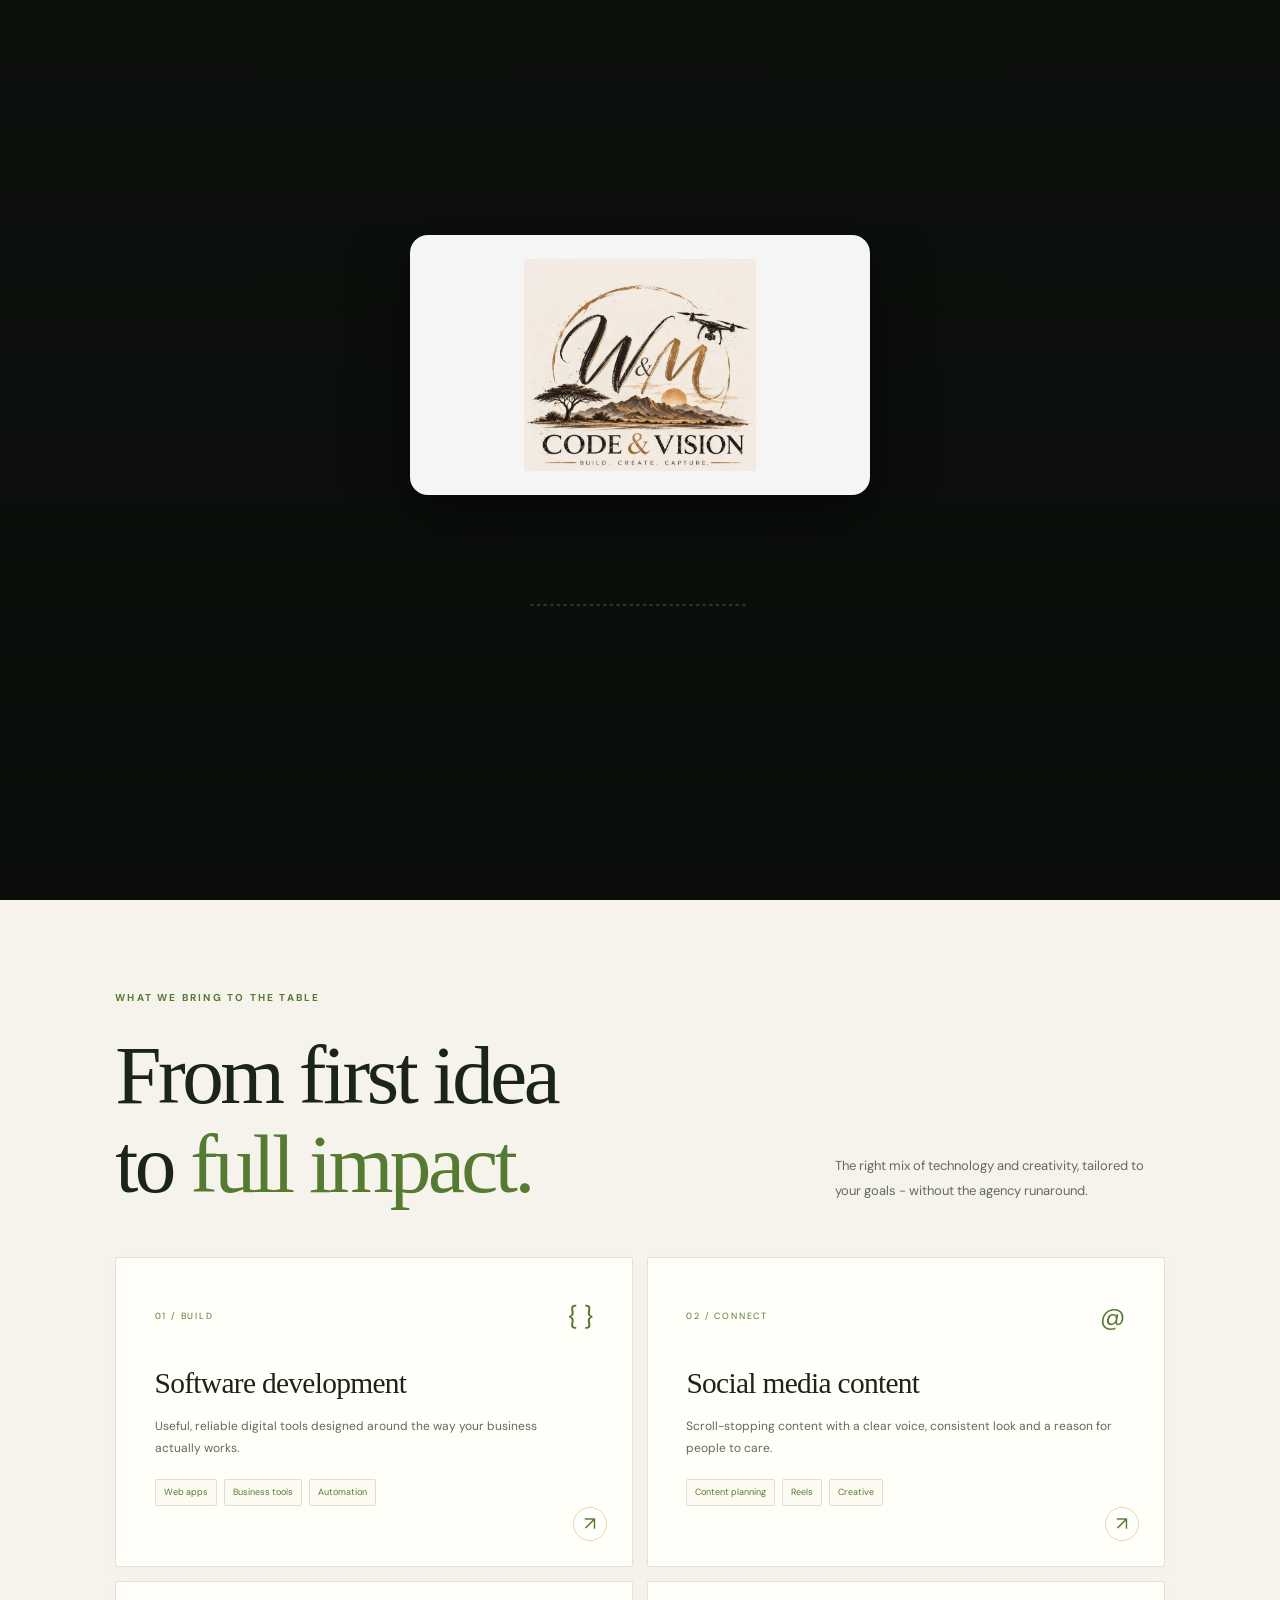
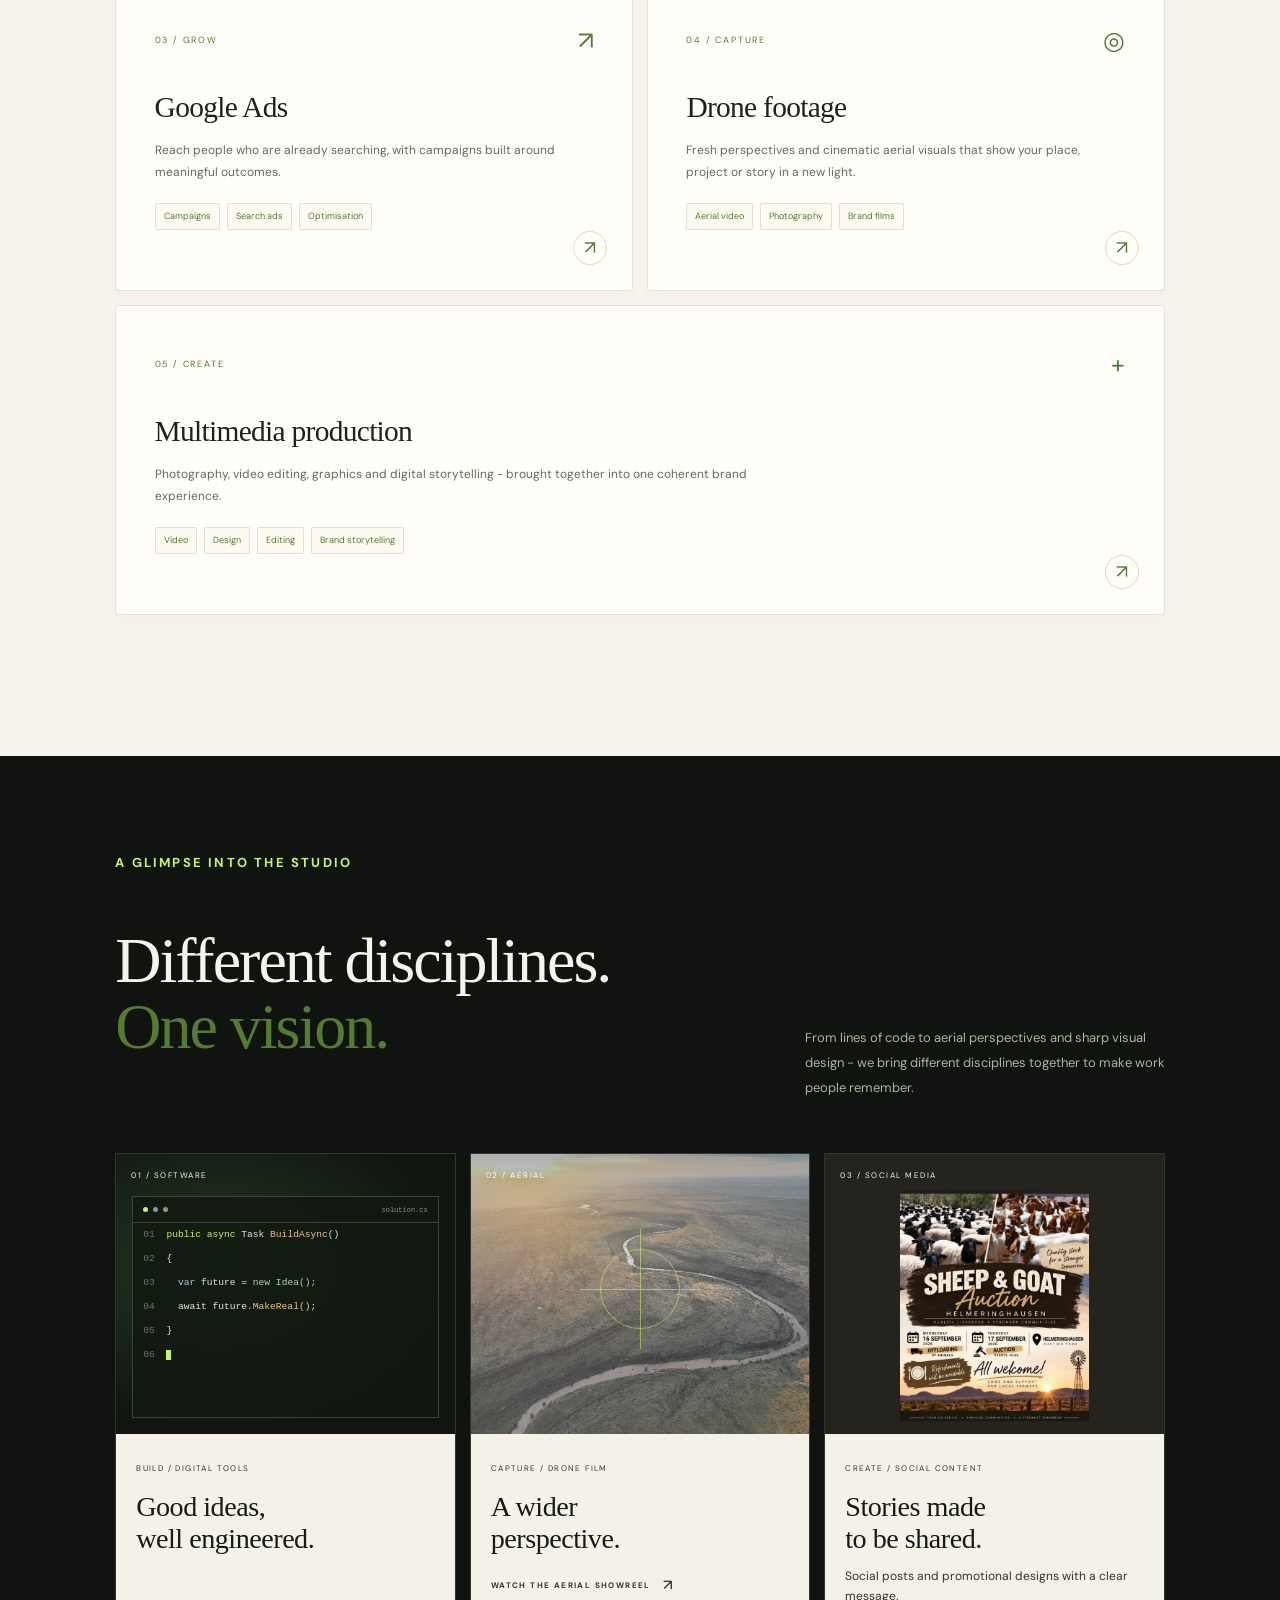
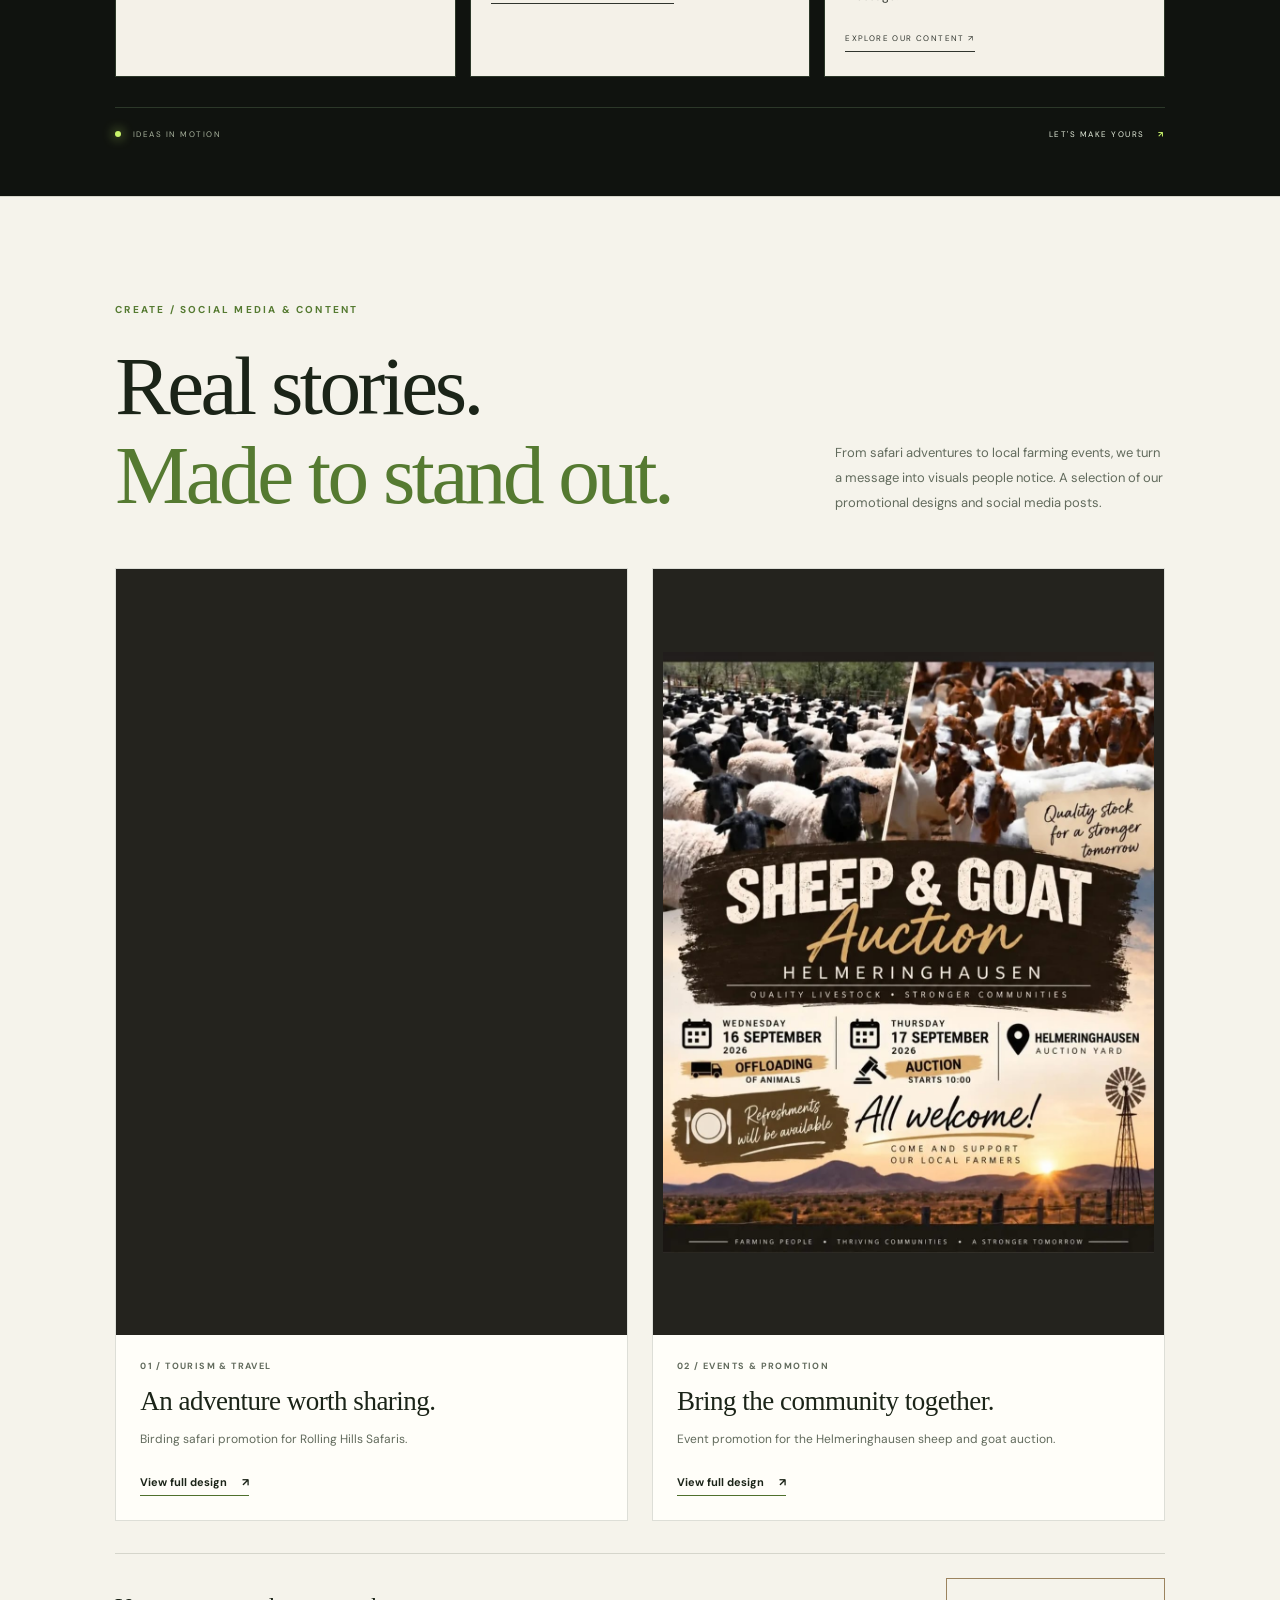
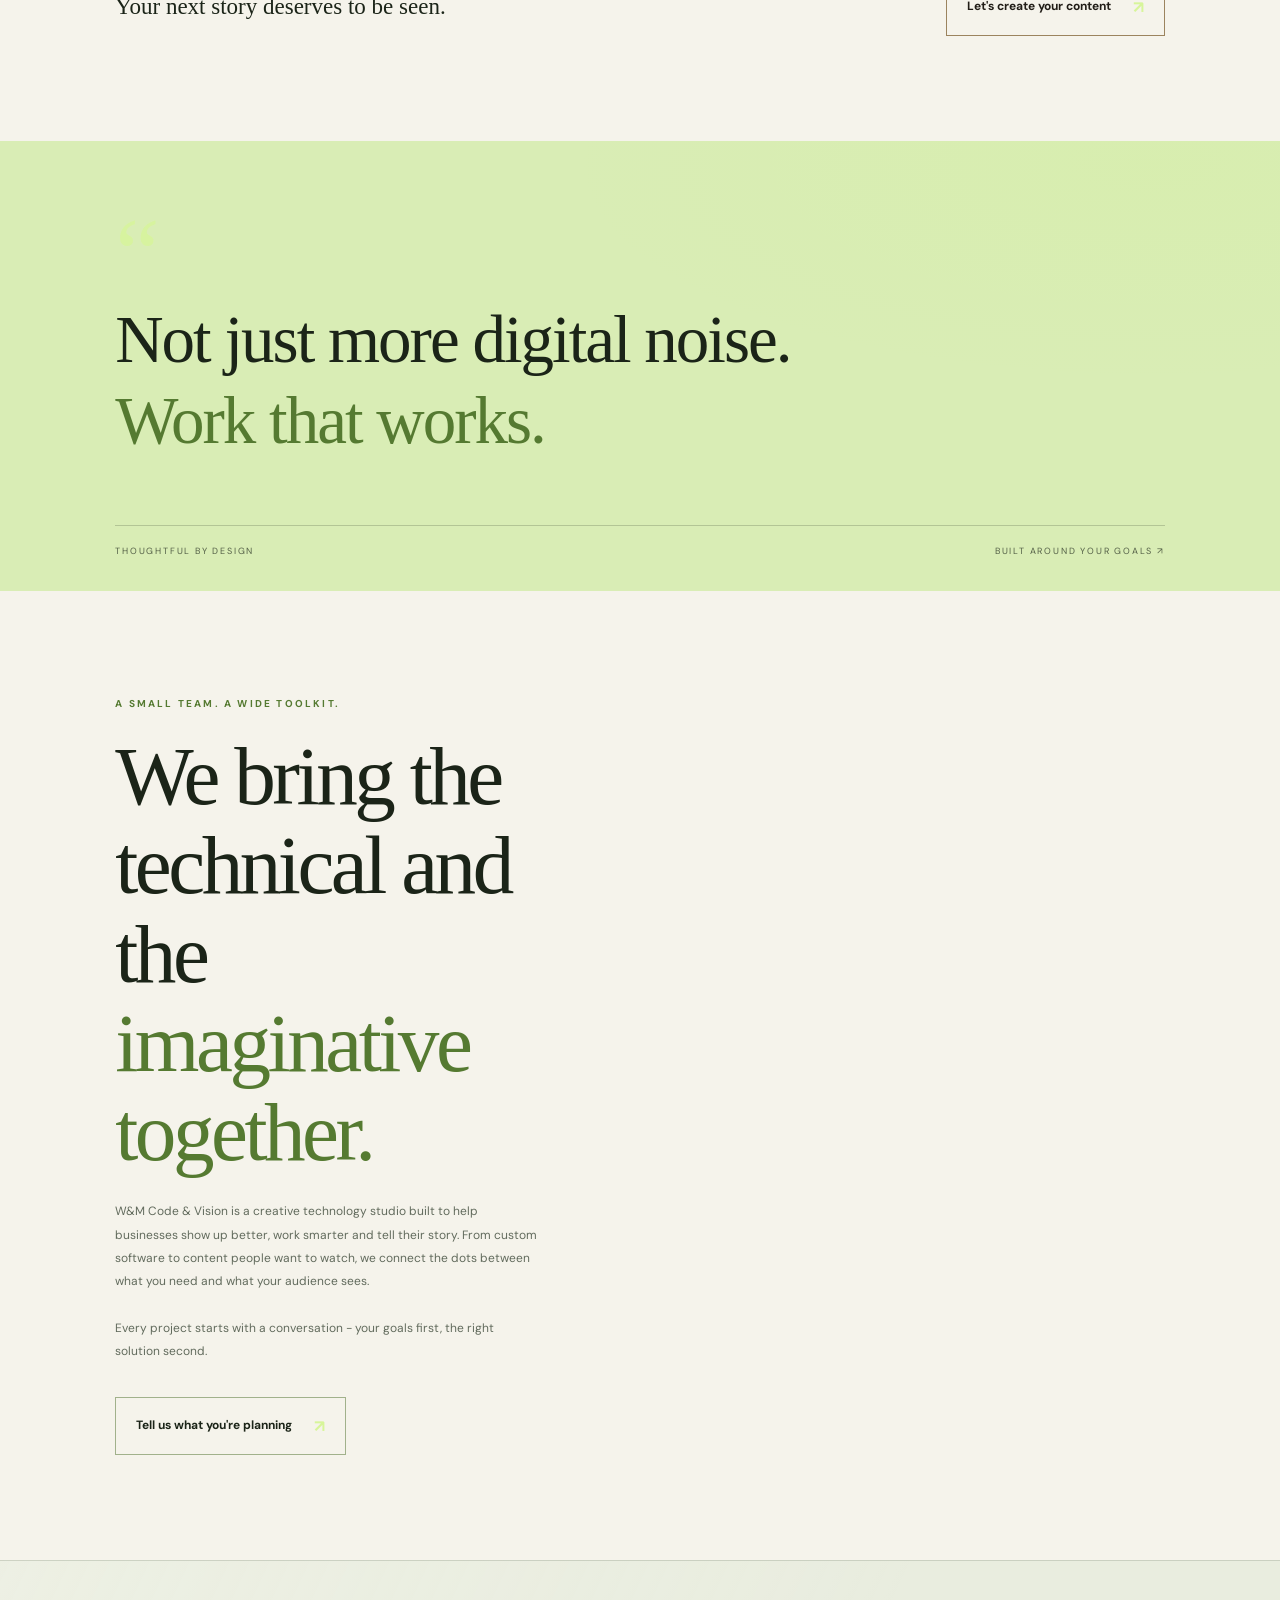
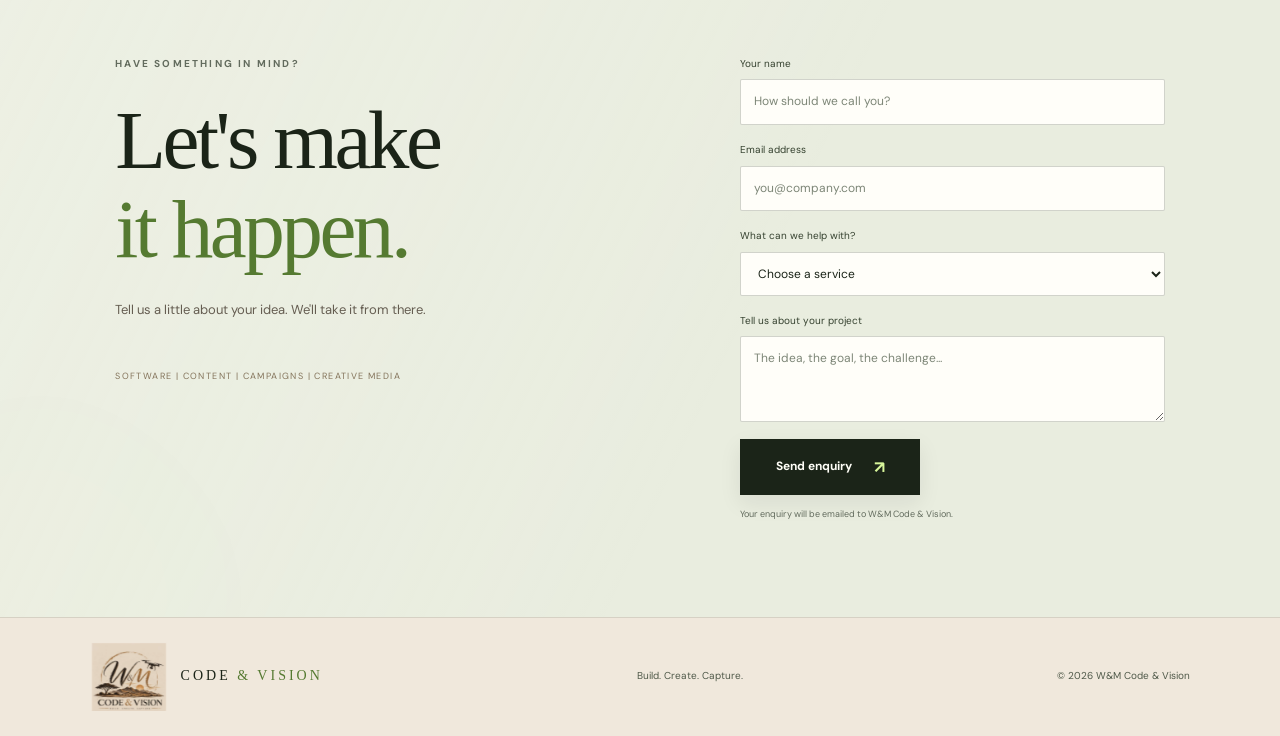
==== WmCodeVision.Web/wwwroot/index.html @ 3b0d78b6 "Add Home link to navigation across website pages" ====
﻿<!doctype html>
<html lang="en">
<head>
  <meta charset="utf-8">
  <meta name="viewport" content="width=device-width, initial-scale=1">
  <meta name="theme-color" content="#111511">
  <meta name="description" content="W&M Code & Vision creates software, social content, Google Ads, drone footage and multimedia for ambitious businesses.">
  <meta property="og:type" content="website">
  <meta property="og:title" content="W&M Code & Vision | Build. Create. Capture.">
  <meta property="og:description" content="Custom software, social content, digital campaigns and cinematic drone production for ambitious businesses.">
  <meta property="og:url" content="https://wiekusviljoen.github.io/W-M-Code-Vision/">
  <meta property="og:image" content="https://wiekusviljoen.github.io/W-M-Code-Vision/logo-cropped.jpg">
  <meta name="twitter:card" content="summary_large_image">
  <title>W&amp;M Code &amp; Vision | Build. Create. Capture.</title>
  <link rel="preconnect" href="https://fonts.googleapis.com">
  <link rel="preconnect" href="https://fonts.gstatic.com" crossorigin>
  <link href="https://fonts.googleapis.com/css2?family=DM+Sans:wght@400;500;600;700&family=Manrope:wght@400;500;600;700;800&display=swap" rel="stylesheet">
  <link rel="stylesheet" href="styles.css?v=real-logo">
  <link rel="stylesheet" href="interactive.css?v=about-clean">
  <link rel="stylesheet" href="content-showcase.css?v=1">
  <script src="script.js" defer></script>
</head>
<body>
  <div class="site-loader" id="site-loader" role="status" aria-live="polite" aria-label="Loading W and M Code and Vision">
    <video class="loader-video" autoplay muted loop playsinline preload="metadata" poster="helmeringhausen-drone-poster.jpg" aria-hidden="true"><source src="drone-web.mp4" type="video/mp4"></video>
    <div class="loader-shade" aria-hidden="true"></div>
    <div class="loader-content"><div class="loader-mark" aria-label="W and M Code and Vision"><img class="loader-company-logo" src="logo-cropped.jpg" alt="W&amp;M Code &amp; Vision" style="display:block;width:100%;height:100%;object-fit:contain;object-position:center;animation:loader-logo-appear 1s ease both"></div><p class="loader-status">A DIFFERENT POINT OF VIEW</p><svg class="loader-service-sketch" viewBox="0 0 300 58" aria-hidden="true"><path class="sketch-connector" d="M18 29 H282"/><g class="sketch-icon sketch-drone"><path d="M28 23 L34 27 L34 32 L28 36 L22 32 L22 27 Z M22 27 L13 19 M34 27 L43 19 M22 32 L13 40 M34 32 L43 40"/><path d="M10 16 L16 22 M40 22 L46 16 M10 43 L16 37 M40 37 L46 43"/><path d="M5 14 L11 12 L17 14 L17 18 L11 20 L5 18 Z M39 14 L45 12 L51 14 L51 18 L45 20 L39 18 Z M5 41 L11 39 L17 41 L17 45 L11 47 L5 45 Z M39 41 L45 39 L51 41 L51 45 L45 47 L39 45 Z"/><path d="M11 12 V8 M45 12 V8 M11 47 V51 M45 47 V51 M25 27 L28 25 L31 27 V32 L28 34 L25 32 Z"/></g><g class="sketch-icon sketch-computer"><rect x="124" y="12" width="36" height="27" rx="2"/><path d="M142 39 V46 M132 46 H152 M132 19 H152 M132 25 H146"/></g><g class="sketch-icon sketch-social"><path d="M238 14 H270 Q276 14 276 20 V35 Q276 41 270 41 H253 L244 48 V41 H238 Q232 41 232 35 V20 Q232 14 238 14 Z"/><path d="M244 27 Q244 22 249 22 Q253 22 254 26 Q256 22 260 22 Q265 22 265 27 Q265 32 254 37 Q244 32 244 27 Z"/></g></svg><div class="loader-progress" aria-hidden="true"><span></span></div></div>
  </div>
  <header class="site-header">
    <a class="brand" href="#home" aria-label="W&M Code and Vision home"><img class="brand-emblem" src="logo-cropped.jpg" alt="W&M Code and Vision logo"><span class="brand-name">CODE <b>&amp; VISION</b></span></a>
    <button class="menu-toggle" aria-label="Toggle navigation" aria-expanded="false"><span></span><span></span></button>
    <nav class="nav-links" aria-label="Main navigation"><a href="index.html" aria-current="page">Home</a><a href="software.html">Software</a><a href="social-media.html">Social Media</a><a href="#services">Services</a><a href="#playground">Showreel</a><a href="#about">About</a><a class="nav-cta" href="#contact">Let's talk <span aria-hidden="true">&#8599;</span></a></nav>
  </header>
  <main>
    <section class="hero" id="home">
      <div class="hero-content">
        <p class="eyebrow"><span class="status-dot"></span> DIGITAL STUDIO | NAMIBIA &amp; BEYOND</p>
        <h1>Build with purpose.<br>Create with <span class="gradient-text">vision.</span></h1>
        <p class="hero-copy">From custom software to cinematic drone footage, we build, create and capture work that helps your business stand out.</p>
        <div class="hero-actions"><a class="button button-primary" href="#contact">Start a project <span aria-hidden="true">&#8599;</span></a><a class="text-link" href="#services">Explore what we do <span aria-hidden="true">&#8595;</span></a></div>
        <div class="hero-footnote"><span class="tiny-line"></span> BUILD. CREATE. CAPTURE.</div>
      </div>
      <div class="hero-art reel-hero" aria-label="A moving showcase of code, drone footage and design">
        <div class="reel-topline"><span><i class="live-pulse"></i> THE W&amp;M SHOWREEL</span><span>BUILD / CREATE / CAPTURE</span></div>
        <div class="reel-track">
          <a class="reel-frame reel-drone reel-project-link" href="drone-footage.html" aria-label="Explore our drone footage"><video class="reel-landscape-video" id="homepage-drone-reel" autoplay muted playsinline preload="metadata" poster="DJI_0211-poster.jpg" aria-label="Cinematic drone footage reel playing all three aerial films"><source src="drone-film-01.mp4" type="video/mp4"></video><div class="reel-frame-shade"></div><span class="frame-index">01 / HELMERINGHAUSEN</span><div class="frame-caption"><small>A DIFFERENT POINT OF VIEW</small><h3>Made to move.</h3></div><span class="frame-play" aria-hidden="true"></span><span class="reel-project-cta">WATCH DRONE FOOTAGE &#8599;</span></a>
          <a class="reel-frame reel-code reel-project-link" href="software.html" aria-label="Explore our software and website projects"><div class="code-window"><div class="window-bar"><i></i><i></i><i></i><span>wm-studio / app.cs</span></div><div class="code-lines"><p><b>01</b> <em>public class</em> <strong>Vision</strong></p><p><b>02</b> {</p><p><b>03</b> &nbsp; <em>var</em> idea = <mark>BuildSomethingGreat</mark>();</p><p><b>04</b> &nbsp; <em>return</em> idea.<strong>BringToLife</strong>();</p><p><b>05</b> }</p><p class="code-cursor"><b>06</b> <span></span></p></div></div><span class="frame-index">02 / BUILD</span><div class="frame-caption"><small></small><h3></h3></div><span class="reel-project-cta">EXPLORE SOFTWARE &#8599;</span></a>
          <article class="reel-frame reel-design reel-content-design"><span class="frame-index">03 / CREATE</span><a class="design-art" href="social-media.html" aria-label="Explore our social media designs"><img src="IMG-20261023-WA0005.jpg" width="1014" height="1280" alt="Sheep Indaba social media reminder featuring a playful sheep peeking through a fence."></a><span class="design-view-label" aria-hidden="true">SOCIAL MEDIA &#8599;</span></article>
        </div>
        <div class="reel-bottomline"><span><b>01</b> / 03 - A CREATIVE TECHNOLOGY STUDIO</span><span class="reel-sound">MOTION ON</span></div>
      </div>
      <div class="hero-index">01 <span>/</span> 03</div>
    </section>
    <section class="trust-strip"><p>ONE CREATIVE PARTNER FOR YOUR NEXT BIG MOVE</p><div><span>SOFTWARE</span><i>*</i><span>CONTENT</span><i>*</i><span>CAMPAIGNS</span><i>*</i><span>PRODUCTION</span></div></section>
    <section class="section services-section" id="services">
      <div class="section-heading"><div><p class="eyebrow">WHAT WE BRING TO THE TABLE</p><h2>From first idea<br>to <span class="gradient-text">full impact.</span></h2></div><p class="section-intro">The right mix of technology and creativity, tailored to your goals - without the agency runaround.</p></div>
      <div class="service-grid">
        <article class="service-card"><div class="service-top"><span class="service-number">01 / BUILD</span><span class="service-icon" aria-hidden="true">{ }</span></div><h3>Software development</h3><p>Useful, reliable digital tools designed around the way your business actually works.</p><div class="service-tags"><span>Web apps</span><span>Business tools</span><span>Automation</span></div><a href="#contact" aria-label="Ask about software development">&#8599;</a></article>
        <article class="service-card"><div class="service-top"><span class="service-number">02 / CONNECT</span><span class="service-icon" aria-hidden="true">@</span></div><h3>Social media content</h3><p>Scroll-stopping content with a clear voice, consistent look and a reason for people to care.</p><div class="service-tags"><span>Content planning</span><span>Reels</span><span>Creative</span></div><a href="#content" aria-label="View our social media content">&#8599;</a></article>
        <article class="service-card"><div class="service-top"><span class="service-number">03 / GROW</span><span class="service-icon" aria-hidden="true">&#8599;</span></div><h3>Google Ads</h3><p>Reach people who are already searching, with campaigns built around meaningful outcomes.</p><div class="service-tags"><span>Campaigns</span><span>Search ads</span><span>Optimisation</span></div><a href="#contact" aria-label="Ask about Google Ads">&#8599;</a></article>
        <article class="service-card"><div class="service-top"><span class="service-number">04 / CAPTURE</span><span class="service-icon" aria-hidden="true">&#9678;</span></div><h3>Drone footage</h3><p>Fresh perspectives and cinematic aerial visuals that show your place, project or story in a new light.</p><div class="service-tags"><span>Aerial video</span><span>Photography</span><span>Brand films</span></div><a href="#contact" aria-label="Ask about drone footage">&#8599;</a></article>
        <article class="service-card service-card-wide"><div class="service-top"><span class="service-number">05 / CREATE</span><span class="service-icon" aria-hidden="true">+</span></div><h3>Multimedia production</h3><p>Photography, video editing, graphics and digital storytelling - brought together into one coherent brand experience.</p><div class="service-tags"><span>Video</span><span>Design</span><span>Editing</span><span>Brand storytelling</span></div><a href="#contact" aria-label="Ask about multimedia production">&#8599;</a></article>
      </div>
    </section>
    <section class="interactive-studio reel-section" id="playground">
        <div class="studio-heading">
            <div><p class="eyebrow">A GLIMPSE INTO THE STUDIO</p><h2>Different disciplines.<br><span class="gradient-text">One vision.</span></h2></div>
            <p>From lines of code to aerial perspectives and sharp visual design - we bring different disciplines together to make work people remember.</p>
        </div>
        <div class="showreel-grid">
            <article class="showreel-tile tile-code"><a class="studio-card-link" href="software.html" aria-label="Explore software projects"><div class="tile-visual tile-code-visual"><span class="tile-chip">01 / SOFTWARE</span><div class="editor-window"><div class="editor-top"><span></span><span></span><span></span><small>solution.cs</small></div><div class="editor-code"><p><i>01</i> <em>public async</em> Task <b>BuildAsync</b>()</p><p><i>02</i> {</p><p><i>03</i> &nbsp; <strong>var</strong> future = <mark>new Idea();</mark></p><p><i>04</i> &nbsp; await future.<b>MakeReal()</b>;</p><p><i>05</i> }</p><p><i>06</i> <span class="typing-cursor"></span></p></div></div></div><div class="tile-copy"><span>BUILD / DIGITAL TOOLS</span><h3>Good ideas,<br>well engineered.</h3></div></a></article>
            <article class="showreel-tile tile-drone"><a class="studio-card-link" href="drone-footage.html" aria-label="Explore drone footage"><div class="tile-visual tile-drone-visual aerial-photo-visual"><span class="tile-chip">02 / AERIAL</span><img class="aerial-project-photo" src="DJI_0406.JPG" alt="Aerial drone photograph captured for W&M Code & Vision" loading="lazy"><span class="drone-reticle" aria-hidden="true"></span></div><div class="tile-copy aerial-tile-copy"><span>CAPTURE / DRONE FILM</span><h3>A wider<br>perspective.</h3><span class="aerial-gallery-link">WATCH THE AERIAL SHOWREEL <b aria-hidden="true">&#8599;</b></span></div></a></article>

                    <article class="showreel-tile tile-social"><a class="social-showcase-link" href="social-media.html"><div class="tile-visual social-tile-visual"><span class="tile-chip">03 / SOCIAL MEDIA</span><img src="IMG-20261023-WA0006.jpg" width="1045" height="1280" alt="Sheep and goat auction promotional design for Helmeringhausen" loading="lazy"></div><div class="tile-copy"><span>CREATE / SOCIAL CONTENT</span><h3>Stories made<br>to be shared.</h3><p>Social posts and promotional designs with a clear message.</p><span class="social-tile-cta">EXPLORE OUR CONTENT &#8599;</span></div></a></article>
        </div>
        <div class="reel-footer"><span><i class="live-pulse"></i> IDEAS IN MOTION</span><a href="#contact">LET'S MAKE YOURS <b>&#8599;</b></a></div>
    </section>
    <section class="section content-showcase" id="content" aria-labelledby="content-title">
      <div class="section-heading">
        <div><p class="eyebrow">CREATE / SOCIAL MEDIA &amp; CONTENT</p><h2 id="content-title">Real stories.<br><span class="gradient-text">Made to stand out.</span></h2></div>
        <p class="section-intro">From safari adventures to local farming events, we turn a message into visuals people notice. A selection of our promotional designs and social media posts.</p>
      </div>
      <div class="content-grid">
        <figure class="content-card">
          <a class="content-artwork" href="IMG-20261023-WA0008.jpg" target="_blank" rel="noopener" aria-label="View Southern Namibia birding safari design full size (opens in a new tab)"><img src="IMG-20261023-WA0008.jpg" width="720" height="1080" alt="Rolling Hills Safaris promotional design for a Southern Namibia birding safari, featuring birds, desert landscapes and a tour route." loading="lazy" decoding="async"></a>
          <figcaption><p class="content-kicker">01 / TOURISM &amp; TRAVEL</p><h3>An adventure worth sharing.</h3><p>Birding safari promotion for Rolling Hills Safaris.</p><a class="content-view" href="IMG-20261023-WA0008.jpg" target="_blank" rel="noopener">View full design <span aria-hidden="true">&#8599;</span><span class="content-sr-only"> (opens in a new tab)</span></a></figcaption>
        </figure>
        <figure class="content-card">
          <a class="content-artwork" href="IMG-20261023-WA0006.jpg" target="_blank" rel="noopener" aria-label="View sheep and goat auction design full size (opens in a new tab)"><img src="IMG-20261023-WA0006.jpg" width="1045" height="1280" alt="Helmeringhausen sheep and goat auction poster with livestock photography, event details and a Namibian sunset." loading="lazy" decoding="async"></a>
          <figcaption><p class="content-kicker">02 / EVENTS &amp; PROMOTION</p><h3>Bring the community together.</h3><p>Event promotion for the Helmeringhausen sheep and goat auction.</p><a class="content-view" href="IMG-20261023-WA0006.jpg" target="_blank" rel="noopener">View full design <span aria-hidden="true">&#8599;</span><span class="content-sr-only"> (opens in a new tab)</span></a></figcaption>
        </figure>
      </div>
      <div class="content-footer"><p>Your next story deserves to be seen.</p><a class="button button-outline" href="#contact">Let's create your content <span aria-hidden="true">&#8599;</span></a></div>
    </section>
    <section class="statement-section"><div class="statement-mark">&ldquo;</div><p>Not just more digital noise.<br><span>Work that works.</span></p><div class="statement-bottom"><span>THOUGHTFUL BY DESIGN</span><span>BUILT AROUND YOUR GOALS &#8599;</span></div></section>
    <section class="section about-section" id="about"><div class="about-copy"><p class="eyebrow">A SMALL TEAM. A WIDE TOOLKIT.</p><h2>We bring the<br>technical and the<br><span class="gradient-text">imaginative together.</span></h2><p>W&amp;M Code &amp; Vision is a creative technology studio built to help businesses show up better, work smarter and tell their story. From custom software to content people want to watch, we connect the dots between what you need and what your audience sees.</p><p>Every project starts with a conversation - your goals first, the right solution second.</p><a class="button button-outline" href="#contact">Tell us what you're planning <span aria-hidden="true">&#8599;</span></a></div></section>
    <section class="contact-section" id="contact"><div class="contact-orb"></div><div class="contact-copy"><p class="eyebrow">HAVE SOMETHING IN MIND?</p><h2>Let's make<br><span class="gradient-text">it happen.</span></h2><p>Tell us a little about your idea. We'll take it from there.</p><div class="contact-small">SOFTWARE | CONTENT | CAMPAIGNS | CREATIVE MEDIA</div></div><form class="contact-form" id="contact-form" action="https://formsubmit.co/info.wmcodevision@gmail.com" method="POST"><input type="hidden" name="_subject" value="New W&M Code & Vision website enquiry"><input type="hidden" name="_template" value="table"><label for="name">Your name</label><input id="name" name="name" autocomplete="name" placeholder="How should we call you?" required><label for="email">Email address</label><input id="email" name="email" type="email" autocomplete="email" placeholder="you@company.com" required><label for="service">What can we help with?</label><select id="service" name="service" required><option value="" disabled selected>Choose a service</option><option>Software development</option><option>Social media content</option><option>Google Ads</option><option>Drone footage</option><option>Multimedia production</option><option>A combination of services</option><option>Not sure yet</option></select><label for="message">Tell us about your project</label><textarea id="message" name="message" rows="3" placeholder="The idea, the goal, the challenge..."></textarea><button class="button button-primary form-submit" type="submit">Send enquiry <span aria-hidden="true">&#8599;</span></button><p class="form-note" id="form-note">Your enquiry will be emailed to W&amp;M Code &amp; Vision.</p></form></section>
  </main>
  <footer class="site-footer"><a class="brand" href="#home"><img class="brand-emblem" src="logo-cropped.jpg" alt="W&M logo"><span class="brand-name">CODE <b>&amp; VISION</b></span></a><p>Build. Create. Capture.</p><span>&copy; <span id="year"></span> W&amp;M Code &amp; Vision</span></footer>
</body>
</html>
---- WmCodeVision.Web/wwwroot/styles.css ----
:root{--bg:#f5f0e8;--panel:#fffdf8;--panel2:#e9dfcf;--text:#191713;--muted:#6d665c;--gold:#b78a43;--gold-light:#e2c58a;--line:rgba(42,33,22,.15);--font:'DM Sans',sans-serif;--display:'Manrope',sans-serif}*{box-sizing:border-box}html{scroll-behavior:smooth;scroll-padding-top:90px}body{margin:0;background:var(--bg);color:var(--text);font-family:var(--font);font-size:15px;line-height:1.65}a{color:inherit;text-decoration:none}button,input,select,textarea{font:inherit}.site-header{min-height:88px;padding:12px 7%;display:flex;align-items:center;justify-content:space-between;border-bottom:1px solid var(--line);position:sticky;top:0;background:rgba(245,240,232,.94);backdrop-filter:blur(16px);z-index:10}.brand{display:flex;align-items:center;gap:13px}.brand-emblem{width:56px;height:56px;object-fit:contain}.brand-fallback{font-family:Georgia,serif;font-size:35px;font-style:italic;letter-spacing:-4px}.brand-fallback span{color:var(--gold)}.brand-name{font-family:Georgia,serif;font-size:14px;letter-spacing:3px;line-height:1.45}.brand-name b{font-weight:400;color:var(--gold)}.nav-links{display:flex;align-items:center;gap:32px;color:#514a40;font-size:12px}.nav-links a:hover,.text-link:hover{color:var(--gold)}.nav-links .nav-cta{border:1px solid #a98a59;padding:11px 17px;color:var(--text)}.nav-cta span{color:var(--gold);padding-left:8px}.menu-toggle{display:none}.hero{min-height:640px;padding:86px 9% 72px;display:grid;grid-template-columns:1fr .9fr;align-items:center;position:relative;overflow:hidden;background:radial-gradient(ellipse at 78% 45%,rgba(193,154,88,.15),transparent 43%)}.hero-content{position:relative;z-index:1}.eyebrow{font-size:10px;font-weight:700;letter-spacing:2.2px;color:#9c7334;margin:0 0 24px}.status-dot{display:inline-block;width:7px;height:7px;border-radius:50%;background:var(--gold);margin-right:8px}.hero h1,.section-heading h2,.about-copy h2,.contact-copy h2{font-family:Georgia,'Times New Roman',serif;font-weight:400;letter-spacing:-2.6px;line-height:1.07;margin:0;font-size:clamp(48px,5.3vw,74px)}.gradient-text{color:var(--gold)}.hero-copy{color:#655e53;font-size:16px;max-width:440px;line-height:1.85;margin:27px 0 30px}.hero-actions{display:flex;align-items:center;gap:27px}.button{display:inline-flex;align-items:center;justify-content:center;gap:22px;border:0;padding:14px 20px;font-weight:700;font-size:12px;cursor:pointer;transition:transform .2s,background .2s}.button:hover{transform:translateY(-2px)}.button-primary{background:#1b1915;color:#fffaf1}.button-primary:hover{background:#393126}.button span{font-size:17px;color:var(--gold-light)}.text-link{font-size:12px;color:#423c33}.text-link span{color:var(--gold);margin-left:7px}.hero-footnote{margin-top:55px;display:flex;align-items:center;gap:12px;color:#8a8072;font-size:11px}.tiny-line{width:30px;height:1px;background:var(--gold)}.hero-art{height:430px;position:relative;display:grid;place-items:center}.hero-logo{position:relative;z-index:2;width:min(100%,450px);height:auto;mix-blend-mode:multiply;filter:drop-shadow(0 18px 28px rgba(83,57,22,.08));border-radius:2px}.hero-art:before{content:'';position:absolute;width:330px;height:330px;border:1px solid rgba(174,132,65,.3);border-radius:50%}.hero-art:after{content:'BUILD  •  CREATE  •  CAPTURE';position:absolute;bottom:8px;font-size:9px;letter-spacing:3px;color:#8c7857}.hero-index{position:absolute;right:7%;bottom:28px;font-size:10px;color:#8b8173;letter-spacing:1px}.hero-index span{color:var(--gold);margin:0 8px}.trust-strip{border-top:1px solid var(--line);border-bottom:1px solid var(--line);padding:25px 9%;display:flex;justify-content:space-between;align-items:center;gap:24px;background:#eee6d9}.trust-strip p{font-size:9px;letter-spacing:1.7px;color:#756a5a;margin:0}.trust-strip div{display:flex;align-items:center;gap:21px;font-size:10px;letter-spacing:1.4px;color:#39342c}.trust-strip i{font-style:normal;color:var(--gold)}.section{padding:105px 9%}.section-heading{display:flex;justify-content:space-between;align-items:flex-end;gap:50px;margin-bottom:48px}.section-heading h2,.about-copy h2,.contact-copy h2{font-size:clamp(39px,4.3vw,58px);letter-spacing:-1.8px}.section-intro{max-width:330px;color:var(--muted);font-size:13px;line-height:1.9;margin:0 0 5px}.service-grid{display:grid;grid-template-columns:repeat(2,minmax(0,1fr));gap:15px}.service-card{position:relative;min-height:250px;padding:26px 28px 24px;background:rgba(255,253,248,.76);border:1px solid var(--line);transition:border-color .2s,transform .2s}.service-card:hover{border-color:rgba(169,126,56,.7);transform:translateY(-3px)}.service-top{display:flex;align-items:center;justify-content:space-between}.service-number{font-size:9px;letter-spacing:1.8px;color:#8c7c64}.service-icon{font-size:25px;color:var(--gold)}.service-card h3{font-family:Georgia,serif;font-size:23px;font-weight:400;letter-spacing:-.3px;margin:22px 0 8px}.service-card p{font-size:12px;color:#6d6559;max-width:430px;margin:0;line-height:1.8}.service-tags{display:flex;gap:7px;flex-wrap:wrap;margin-top:20px}.service-tags span{font-size:9px;color:#6a5941;padding:5px 8px;border:1px solid rgba(150,117,65,.24)}.service-card>a{position:absolute;right:25px;bottom:25px;color:var(--gold);font-size:19px}.service-card-wide{grid-column:1/-1;min-height:210px}.service-card-wide p{max-width:650px}.statement-section{padding:78px 9% 32px;background:#201d18;color:#f7f0e4;position:relative;overflow:hidden}.statement-mark{font-family:Georgia,serif;font-size:100px;line-height:.7;color:var(--gold-light);opacity:.8}.statement-section>p{font-family:Georgia,serif;font-size:clamp(36px,5.4vw,67px);line-height:1.2;letter-spacing:-2px;font-weight:400;margin:10px 0 65px}.statement-section>p span{color:var(--gold-light)}.statement-bottom{border-top:1px solid rgba(242,224,190,.24);padding-top:18px;display:flex;justify-content:space-between;font-size:9px;letter-spacing:1.8px;color:#d1c3ad}.about-section{display:grid;grid-template-columns:.9fr 1.1fr;gap:10%;align-items:center}.about-visual{height:410px;position:relative;background:linear-gradient(145deg,#e2d2b7,#f9f5ed 65%,#d7c09a);border:1px solid rgba(120,87,40,.2);overflow:hidden}.about-grid{position:absolute;inset:0;background-image:linear-gradient(rgba(122,91,45,.08) 1px,transparent 1px),linear-gradient(90deg,rgba(122,91,45,.08) 1px,transparent 1px);background-size:34px 34px}.about-stamp{position:absolute;inset:0;display:flex;flex-direction:column;align-items:center;justify-content:center;transform:rotate(-7deg)}.about-stamp>span{font-family:Georgia,serif;font-size:105px;font-style:italic;letter-spacing:-10px;color:#211b14}.about-stamp small{text-align:center;font-size:9px;letter-spacing:4px;line-height:2;color:#92703d}.about-note{position:absolute;bottom:20px;left:22px;font-size:10px;line-height:1.8;color:#554633}.about-copy .eyebrow{margin-bottom:20px}.about-copy h2{font-size:clamp(35px,4vw,52px)}.about-copy>p:not(.eyebrow){font-size:12px;line-height:1.95;color:#655e53;margin:23px 0}.button-outline{border:1px solid #9b835e;color:#211d17;background:transparent;margin-top:10px}.button-outline span{color:var(--gold)}.contact-section{position:relative;overflow:hidden;padding:95px 9%;display:grid;grid-template-columns:1fr .85fr;gap:12%;background:#e9dfcf;border-top:1px solid var(--line)}.contact-orb{position:absolute;width:400px;height:400px;background:#c29b5c;filter:blur(180px);opacity:.16;left:-160px;bottom:-180px}.contact-copy,.contact-form{position:relative;z-index:1}.contact-copy h2{font-size:clamp(44px,5.4vw,68px)}.contact-copy>p:not(.eyebrow){color:#655d51;font-size:13px;margin:25px 0}.contact-small{font-size:9px;letter-spacing:1.4px;color:#84745b;margin-top:48px}.contact-form{display:flex;flex-direction:column}.contact-form label{font-size:10px;color:#4b443a;margin:0 0 7px}.contact-form input,.contact-form select,.contact-form textarea{width:100%;border:1px solid #c8b89d;background:rgba(255,253,248,.75);color:var(--text);padding:12px 13px;margin-bottom:17px;outline:none;font-size:12px}.contact-form input:focus,.contact-form select:focus,.contact-form textarea:focus{border-color:var(--gold)}.contact-form input::placeholder,.contact-form textarea::placeholder{color:#9a8d7a}.contact-form option{color:var(--text)}.contact-form textarea{resize:vertical}.form-submit{align-self:flex-start;min-width:180px}.form-note{font-size:9px;color:#756a5b;margin:12px 0 0}.site-footer{padding:25px 7%;display:flex;align-items:center;justify-content:space-between;border-top:1px solid var(--line);color:#746a5c;font-size:10px}.site-footer .brand{color:var(--text)}.site-footer p{margin:0}.site-footer>span{font-size:10px}@media(max-width:900px){.site-header{padding:12px 5%}.nav-links{gap:18px}.hero{padding:70px 6% 65px;grid-template-columns:1fr 1fr}.hero-art{margin:0 -15px}.trust-strip{padding:25px 6%}.section{padding:85px 6%}.about-section{gap:6%}.contact-section{padding:80px 6%;gap:7%}}@media(max-width:650px){.site-header{min-height:72px}.brand-emblem{width:45px;height:45px}.brand-name{font-size:11px;letter-spacing:2px}.menu-toggle{display:flex;flex-direction:column;gap:6px;border:0;background:transparent;padding:10px}.menu-toggle span{display:block;width:24px;height:2px;background:var(--text)}.nav-links{display:none;position:absolute;left:0;right:0;top:72px;padding:22px 6% 28px;background:#f5f0e8;border-bottom:1px solid var(--line);align-items:stretch;gap:18px;flex-direction:column}.nav-links.open{display:flex}.nav-links .nav-cta{align-self:flex-start}.hero{padding:60px 6% 48px;display:flex;flex-direction:column;align-items:flex-start;min-height:0}.hero h1{font-size:clamp(47px,12vw,64px);letter-spacing:-2.4px}.hero-copy{font-size:14px;margin:22px 0 25px}.hero-actions{gap:18px;flex-wrap:wrap}.hero-footnote{margin-top:32px}.hero-art{width:100%;height:auto;min-height:280px;margin:22px 0 0;align-self:center}.hero-logo{width:min(100%,360px)}.hero-art:before{width:245px;height:245px}.hero-art:after{bottom:0;font-size:8px;letter-spacing:2px}.trust-strip{padding:23px 6%;display:block}.trust-strip p{text-align:center;margin-bottom:18px}.trust-strip div{justify-content:center;gap:10px;flex-wrap:wrap;font-size:8px}.section{padding:68px 6%}.section-heading{display:block;margin-bottom:30px}.section-heading h2,.about-copy h2{font-size:42px;letter-spacing:-1.5px}.section-intro{margin-top:20px}.service-grid{grid-template-columns:1fr}.service-card{min-height:240px;padding:23px}.service-card-wide{grid-column:auto;min-height:250px}.statement-section{padding:60px 6% 27px}.statement-section>p{font-size:clamp(36px,10vw,52px);letter-spacing:-1.5px;margin:10px 0 48px}.statement-bottom{gap:15px;font-size:8px;letter-spacing:1px}.about-section{grid-template-columns:1fr;gap:35px}.about-visual{height:300px}.about-stamp>span{font-size:85px}.about-copy h2{font-size:39px}.contact-section{padding:68px 6%;grid-template-columns:1fr;gap:35px}.contact-copy h2{font-size:55px}.contact-small{margin-top:28px;font-size:8px}.site-footer{padding:24px 6%;gap:15px;flex-wrap:wrap}.site-footer p{display:none}.site-footer>span{margin-left:auto}}@media(prefers-reduced-motion:reduce){html{scroll-behavior:auto}*,*::before,*::after{transition:none!important}}

.hero-logo-fallback{position:relative;z-index:2;width:min(100%,450px);aspect-ratio:1.12;display:flex;flex-direction:column;align-items:center;justify-content:center;text-align:center;background:linear-gradient(150deg,#fffdf8,#efe4d1);border:1px solid rgba(174,132,65,.35);box-shadow:0 18px 28px rgba(83,57,22,.08);padding:20px}.hero-logo-fallback:before{content:'';position:absolute;inset:7%;border:1px solid rgba(174,132,65,.55);border-radius:50%}.hero-logo-fallback>span{font:italic 100px Georgia,serif;letter-spacing:-8px;z-index:1}.hero-logo-fallback>span span{color:var(--gold)}.hero-logo-fallback>b{font:24px Georgia,serif;letter-spacing:4px;z-index:1}.hero-logo-fallback>small{font-size:10px;letter-spacing:4px;margin-top:15px;color:var(--gold);z-index:1}.hero-logo-fallback>i{font:italic 11px Georgia,serif;color:#8c7857;margin-top:10px;z-index:1}@media(max-width:650px){.hero-logo-fallback{max-width:360px}.hero-logo-fallback>span{font-size:75px}.hero-logo-fallback>b{font-size:18px;letter-spacing:2px}.hero-logo-fallback>small{font-size:8px;letter-spacing:2px}}

.brand-emblem{width:66px;height:66px;object-fit:contain}.brand-fallback{display:none}@media(max-width:650px){.brand-emblem{width:48px;height:48px}}

/* Actual logo artwork: keep the full ivory logo visible without the source screenshot bars. */
.brand-emblem{width:78px;height:68px;object-fit:contain;mix-blend-mode:multiply;flex-shrink:0}.hero-art{min-width:0}.hero-logo{display:block;width:min(100%,480px);height:auto;aspect-ratio:12/11;object-fit:contain;mix-blend-mode:multiply;border-radius:0}.hero-art:before{width:0;height:0;border:0}.hero-art:after{content:none}@media(max-width:650px){.brand-emblem{width:54px;height:48px}.hero-art{min-height:0;height:auto;padding:12px 0 20px}.hero-logo{width:min(100%,380px);aspect-ratio:12/11}}

/* First-visit preloader: wait for the hero video frame, then reveal the page. */
.site-loader{position:fixed;inset:0;z-index:9999;display:flex;flex-direction:column;align-items:center;justify-content:center;background:#10130f;color:#f4f4ec;transition:opacity .65s ease,visibility .65s ease;visibility:visible;opacity:1}
.site-loader.is-done{opacity:0;visibility:hidden;pointer-events:none}
body.is-loading{overflow:hidden}
.loader-brand{font:italic 62px/1 Georgia,serif;letter-spacing:-5px;color:#f4f4ec}
.loader-brand span{color:#c8f36a}
.loader-orbit{position:relative;width:74px;height:74px;margin:30px 0 22px;border:1px solid #35442e;border-radius:50%;animation:loader-spin 2.6s linear infinite}
.loader-orbit:before,.loader-orbit:after{content:"";position:absolute;inset:9px;border:1px solid #60764a;border-radius:50%;transform:rotate(55deg) scaleX(.42)}
.loader-orbit:after{transform:rotate(-55deg) scaleX(.42);border-color:#c8f36a}
.loader-orbit span{position:absolute;left:50%;top:-4px;width:8px;height:8px;border-radius:50%;background:#c8f36a;box-shadow:0 0 18px #c8f36a;transform:translateX(-50%)}
.loader-name{font:10px/1.5 Georgia,serif;letter-spacing:3px;margin:0}
.loader-name b{font-weight:400;color:#c8f36a}
.loader-status{font:8px/1.5 ui-monospace,monospace;letter-spacing:2px;color:#9ba995;margin:28px 0 13px}
.loader-progress{width:min(220px,58vw);height:2px;background:#2d3928;overflow:hidden}
.loader-progress span{display:block;width:42%;height:100%;background:#c8f36a;box-shadow:0 0 12px #c8f36a;animation:loader-progress 1.5s ease-in-out infinite}
@keyframes loader-spin{to{transform:rotate(360deg)}}
@keyframes loader-progress{from{transform:translateX(-110%)}to{transform:translateX(250%)}}
@media(prefers-reduced-motion:reduce){.site-loader,.loader-orbit,.loader-progress span{transition:none!important;animation:none!important}.loader-progress span{width:100%}}

/* Option 3: make the work the centrepiece, with clear problem/approach storytelling. */
.portfolio-section{padding:100px 9%;background:#f5f0e8;color:#191713}
.portfolio-heading{display:flex;justify-content:space-between;align-items:flex-end;gap:40px;margin-bottom:42px}
.portfolio-heading h2{font:400 clamp(42px,5vw,66px)/1.04 Georgia,serif;letter-spacing:-2px;margin:0}
.portfolio-heading h2 span{color:#9c7334}
.portfolio-heading>p{max-width:365px;margin:0 0 4px;color:#6d665c;font-size:13px;line-height:1.9}
.portfolio-grid{display:grid;grid-template-columns:repeat(2,minmax(0,1fr));gap:18px}
.project-card{min-width:0;background:#fffdf8;border:1px solid rgba(42,33,22,.14);transition:transform .3s,border-color .3s,box-shadow .3s}
.project-card:hover{transform:translateY(-4px);border-color:#b78a43;box-shadow:0 20px 50px #29211412}
.project-card:last-child{grid-column:1/-1;display:grid;grid-template-columns:1fr 1fr}
.project-visual{height:270px;position:relative;overflow:hidden;display:grid;place-items:center;padding:24px}
.farm-visual{background:radial-gradient(ellipse at 50% 40%,#34452d,#111811 78%)}
.project-index{position:absolute;left:18px;bottom:15px;color:#e7eddd;font-size:8px;letter-spacing:1.5px}
.project-window{width:100%;max-width:440px;padding:14px;background:#f6f3e9;border:1px solid #75816b;box-shadow:0 20px 55px #0005}
.project-window-top{display:flex;justify-content:space-between;gap:10px;padding-bottom:12px;border-bottom:1px solid #d8d9ca;font:8px ui-monospace,monospace;letter-spacing:1px;color:#273522}
.project-window-top i{font-style:normal;color:#71855c}
.farm-stats{display:grid;grid-template-columns:repeat(3,1fr);gap:7px;margin:12px 0}
.farm-stats>div{padding:10px 8px;background:#e8ebdf;display:flex;flex-direction:column}
.farm-stats small{font-size:6px;letter-spacing:1px;color:#68755d}
.farm-stats b{font:26px Georgia,serif;color:#253621;margin:5px 0}
.farm-stats span{font-size:7px;color:#68755d}
.farm-chart{height:55px;border-bottom:1px solid #c9d0be;display:flex;align-items:flex-end;gap:8px;padding:0 12px}
.farm-chart span{flex:1;background:#8da477;height:35%}
.farm-chart span:nth-child(2n){height:60%}.farm-chart span:nth-child(3n){height:85%}.farm-chart span:nth-child(5n){height:50%}
.project-creator{background:#fffdf8}
.creator-visual{background:radial-gradient(ellipse at 50% 40%,#263c31,#101511 80%)}
.creator-screen{width:100%;height:100%;max-width:400px;padding:12px;border:1px solid #405343;background:#151c17;display:flex;flex-direction:column}
.creator-top{display:flex;justify-content:space-between;color:#dbe5d5;font-size:8px;letter-spacing:1px}
.creator-top span{color:#c8f36a;font-size:7px}
.creator-preview{flex:1;display:grid;grid-template-columns:1fr 34px;gap:10px;align-items:center;padding:10px 0}
.preview-frame{height:100%;min-height:120px;background:linear-gradient(145deg,#d8e4c8,#6f8c5c 60%,#243323);display:flex;flex-direction:column;justify-content:flex-end;padding:15px;color:#10170f}
.preview-frame span{font-size:7px;letter-spacing:2px}.preview-frame b{font:800 clamp(22px,3vw,35px)/.9 Manrope,sans-serif;letter-spacing:-1px}
.preview-controls{display:grid;gap:8px}.preview-controls i{display:block;width:22px;height:22px;border:1px solid #50634c;border-radius:50%}.preview-controls i:first-child{background:#c8f36a}
.creator-timeline{display:flex;gap:5px;height:20px}.creator-timeline span{height:100%;flex:1;background:#344c39;border-top:3px solid #8eb77a}.creator-timeline span:nth-child(2){background:#66513b;border-color:#d8b178}.creator-timeline span:nth-child(3){background:#344c39;border-color:#c8f36a}
.workwise-visual{background:#e2e9d8}
.workwise-card{width:78%;max-width:330px;padding:18px;background:#fbfcf7;box-shadow:12px 12px 0 #c8f36a;border:1px solid #cad4c0;transform:rotate(-2deg)}
.workwise-logo{font:italic 28px Georgia,serif;color:#20291d}.workwise-logo span{color:#819b67}
.workwise-card>small{font-size:6px;letter-spacing:1.5px;color:#7b886f}
.workwise-card h4{font:400 25px/1.05 Georgia,serif;margin:12px 0;color:#20291d}
.task-row{display:flex;align-items:center;gap:8px;padding:8px 0;border-top:1px solid #e0e5da;font-size:8px;color:#4c5846}
.task-row i{width:6px;height:6px;border-radius:50%;background:#82a16d}.task-row span{flex:1}.task-row b{font-size:6px;letter-spacing:1px;color:#6b8457}
.project-copy{padding:25px 27px 28px}
.project-kicker{font-size:8px;letter-spacing:1.6px;color:#9c7334;margin:0 0 10px}
.project-copy h3{font:400 30px/1.1 Georgia,serif;letter-spacing:-.7px;margin:0 0 12px}
.project-copy>p:not(.project-kicker){font-size:12px;line-height:1.85;color:#6d665c;margin:0}
.project-outcome{display:grid;grid-template-columns:92px 1fr;gap:8px 10px;border-top:1px solid #e5ded1;margin-top:19px;padding-top:15px}
.project-outcome b{font-size:7px;letter-spacing:1px;color:#9c7334;padding-top:2px}
.project-outcome span{font-size:10px;line-height:1.6;color:#5c564c}
.project-copy>a{display:flex;justify-content:space-between;align-items:center;margin-top:20px;padding-top:14px;border-top:1px solid #e5ded1;font-size:10px;font-weight:700}
.project-copy>a span{font-size:17px;color:#9c7334}
.portfolio-note{margin:18px 0 0;color:#80776a;font-size:9px;line-height:1.7}
@media(max-width:900px){.portfolio-section{padding:80px 6%}.portfolio-grid{gap:12px}.project-copy{padding:22px}.project-visual{padding:18px;height:250px}.project-outcome{grid-template-columns:78px 1fr}}
@media(max-width:650px){.portfolio-section{padding:65px 6%}.portfolio-heading{display:block;margin-bottom:28px}.portfolio-heading>p{margin-top:18px}.portfolio-grid{grid-template-columns:1fr}.project-card:last-child{grid-column:auto;display:block}.project-visual{height:245px;padding:18px}.project-copy{padding:22px}.project-copy h3{font-size:28px}.project-outcome{grid-template-columns:82px 1fr}}

/* Loader option 3: cinematic Namibia aerial footage behind the W&M mark. */
.site-loader{overflow:hidden;background:#10130f}
.loader-video{position:absolute;inset:0;width:100%;height:100%;object-fit:cover;object-position:center;opacity:0;animation:loader-footage-reveal 1.8s ease .15s forwards}
.loader-shade{position:absolute;inset:0;background:linear-gradient(180deg,rgba(8,12,8,.42),rgba(8,12,8,.64) 55%,rgba(8,12,8,.88));z-index:1}
.site-loader>.loader-brand,.site-loader>.loader-name,.site-loader>.loader-status,.site-loader>.loader-progress,.site-loader>.loader-content{position:relative;z-index:2}
.loader-content{display:flex;flex-direction:column;align-items:center;justify-content:center;min-width:min(340px,85vw)}
.loader-content .loader-brand{font-size:clamp(64px,12vw,96px);text-shadow:0 4px 30px #0008;animation:loader-mark-in 1.1s cubic-bezier(.2,.8,.2,1) both}
.loader-content .loader-name{margin-top:18px;text-shadow:0 2px 18px #000}
.loader-content .loader-status{margin-top:30px}
.loader-progress{margin-top:0}
@keyframes loader-footage-reveal{to{opacity:1}}
@keyframes loader-mark-in{from{opacity:0;transform:translateY(14px) scale(.97);letter-spacing:-8px}to{opacity:1;transform:translateY(0) scale(1);letter-spacing:-5px}}
.site-loader.is-done .loader-video{transform:scale(1.04);transition:transform .75s ease,opacity .65s ease}
@media(prefers-reduced-motion:reduce){.loader-video{animation:none;opacity:1}.loader-content .loader-brand{animation:none}}

/* Cinematic loader progress: a luminous horizon line with a moving pulse and fine ticks. */
.loader-progress{position:relative;width:min(260px,66vw);height:12px;margin-top:8px;overflow:visible;background:transparent;border-top:1px solid rgba(200,243,106,.2);border-bottom:1px solid rgba(200,243,106,.12)}
.loader-progress:before{content:"";position:absolute;left:0;right:0;top:5px;height:1px;background:repeating-linear-gradient(90deg,rgba(200,243,106,.4) 0 1px,transparent 1px 13px)}
.loader-progress:after{content:"";position:absolute;left:50%;top:2px;width:4px;height:7px;background:#f4f4ec;box-shadow:0 0 8px #c8f36a,0 0 18px #c8f36a;transform:translateX(-50%);opacity:.8}
.loader-progress span{position:absolute;left:0;top:4px;width:38%;height:3px;background:linear-gradient(90deg,transparent,#8eaf48 35%,#e5ff9a 85%,transparent);box-shadow:0 0 10px rgba(200,243,106,.85);animation:loader-horizon-sweep 2.1s cubic-bezier(.45,0,.55,1) infinite}
@keyframes loader-horizon-sweep{0%{transform:translateX(-110%) scaleX(.7);opacity:.25}45%{opacity:1}100%{transform:translateX(370%) scaleX(1.1);opacity:.25}}
@media(prefers-reduced-motion:reduce){.loader-progress span{width:100%;transform:none;animation:none;opacity:.8}.loader-progress:after{display:none}}

/* Once the video is ready, the sweep resolves into a hand-drawn W&M monogram. */
.loader-mark{width:min(300px,76vw);height:100px;display:grid;place-items:center;margin-bottom:8px}
.loader-draw-mark{width:100%;height:100%;overflow:visible}
.draw-path{fill:none;stroke:#c8f36a;stroke-width:2.8;stroke-linecap:round;stroke-linejoin:round;stroke-dasharray:420;stroke-dashoffset:420;filter:drop-shadow(0 0 5px rgba(200,243,106,.35))}
.site-loader.is-drawing .draw-path{animation:loader-draw-stroke 1.15s cubic-bezier(.45,0,.2,1) forwards}
.site-loader.is-drawing .draw-amp{animation-delay:.12s}
.site-loader.is-drawing .draw-m{animation-delay:.24s}
.site-loader.is-ready .loader-progress span{animation:loader-progress-complete .72s cubic-bezier(.2,.75,.25,1) forwards}
.site-loader.is-ready .loader-progress:after{opacity:0;transition:opacity .2s ease}
.site-loader.is-drawing .loader-progress{opacity:0;transform:translateY(-8px) scaleX(.7);transition:opacity .3s ease,transform .45s ease}
.site-loader.is-drawing .loader-status{opacity:0;transform:translateY(-5px);transition:opacity .3s ease,transform .3s ease}
@keyframes loader-progress-complete{0%{transform:translateX(370%) scaleX(1.1);opacity:.35}100%{transform:translateX(0) scaleX(2.65);opacity:1}}
@keyframes loader-draw-stroke{to{stroke-dashoffset:0}}
@media(prefers-reduced-motion:reduce){.site-loader.is-drawing .draw-path{animation:none;stroke-dashoffset:0}.site-loader.is-ready .loader-progress span{animation:none;transform:translateX(0);width:100%}}

/* Keep the aerial backdrop alive during the full logo-drawing sequence. */
.loader-video{will-change:transform;transform-origin:50% 50%;animation:loader-aerial-drift 8s ease-in-out infinite alternate}
.site-loader.is-drawing .loader-video{animation-duration:4.8s;animation-timing-function:linear}
.site-loader.is-drawing .loader-shade{background:linear-gradient(180deg,rgba(8,12,8,.34),rgba(8,12,8,.56) 55%,rgba(8,12,8,.82));transition:background 1s ease}
@keyframes loader-aerial-drift{0%{transform:scale(1.04) translate3d(-1.1%,.6%,0)}50%{transform:scale(1.1) translate3d(.7%,-.5%,0)}100%{transform:scale(1.16) translate3d(1.2%,.7%,0)}}
@media(prefers-reduced-motion:reduce){.loader-video,.site-loader.is-drawing .loader-video{animation:none;transform:scale(1.06)}}


/* Living service sketches: the lime beam traces drone, software and social icons while media loads. */
.loader-service-sketch{display:block;width:min(300px,78vw);height:58px;margin:18px 0 10px;overflow:visible}
.loader-service-sketch path,.loader-service-sketch rect,.loader-service-sketch ellipse{fill:none;stroke:#c8f36a;stroke-width:1.55;stroke-linecap:round;stroke-linejoin:round}
.loader-service-sketch .sketch-connector{stroke:rgba(200,243,106,.28);stroke-dasharray:3 5;animation:sketch-track 1.8s linear infinite}
.sketch-icon{opacity:.2;transform-origin:center;animation:sketch-icon-light 3.6s ease-in-out infinite}
.sketch-icon path,.sketch-icon rect,.sketch-icon ellipse{stroke-dasharray:180;stroke-dashoffset:180;animation:sketch-icon-draw 3.6s ease-in-out infinite}
.sketch-computer{animation-delay:1.2s}
.sketch-computer path,.sketch-computer rect{animation-delay:1.2s}
.sketch-social{animation-delay:2.4s}
.sketch-social path{animation-delay:2.4s}
.loader-progress{margin-top:0}
@keyframes sketch-track{to{stroke-dashoffset:-32}}
@keyframes sketch-icon-draw{0%,8%{stroke-dashoffset:180}28%,72%{stroke-dashoffset:0}92%,100%{stroke-dashoffset:-180}}
@keyframes sketch-icon-light{0%,8%,92%,100%{opacity:.22;filter:none}28%,72%{opacity:1;filter:drop-shadow(0 0 5px rgba(200,243,106,.6))}}
@media(max-width:600px){.loader-content{min-width:0;width:90vw}.loader-mark{width:min(280px,78vw)}.loader-service-sketch{width:min(280px,78vw);margin:12px 0 8px}.loader-content .loader-status{margin-top:18px}}
@media(prefers-reduced-motion:reduce){.loader-service-sketch *{animation:none!important;stroke-dashoffset:0!important}.sketch-icon{opacity:1}}


/* Visual refinement pass: clearer hierarchy, richer surfaces and a more deliberate studio feel. */
:root{--studio-ink:#101510;--studio-lime:#c8f36a;--studio-border:rgba(32,43,28,.14)}
.site-header{box-shadow:0 8px 28px rgba(29,25,18,.035);transition:box-shadow .25s,background .25s}
.nav-links a:not(.nav-cta){position:relative;padding:8px 0;transition:color .2s}
.nav-links a:not(.nav-cta)::after{content:"";position:absolute;left:0;right:100%;bottom:1px;height:1px;background:var(--gold);transition:right .25s}
.nav-links a:not(.nav-cta):hover::after{right:0}
.nav-links .nav-cta{transition:background .2s,color .2s,border-color .2s}
.nav-links .nav-cta:hover{background:#1b1915;color:#fffaf1;border-color:#1b1915}
.hero{isolation:isolate}
.hero::before{content:"";position:absolute;inset:0;z-index:-1;pointer-events:none;background:radial-gradient(ellipse at 5% 10%,rgba(200,243,106,.055),transparent 34%),linear-gradient(120deg,transparent 55%,rgba(200,243,106,.035))}
.hero-content{max-width:650px}
.hero h1{max-width:680px;text-wrap:balance}
.hero-copy{max-width:410px}
.hero .button-primary{box-shadow:0 8px 24px rgba(200,243,106,.12)}
.hero .button-primary:hover{box-shadow:0 12px 30px rgba(200,243,106,.22)}
.reel-frame{border-radius:3px;box-shadow:0 18px 50px rgba(0,0,0,.12)}
.reel-landscape-video{transition:transform .8s cubic-bezier(.2,.7,.2,1)}
.reel-drone:hover .reel-landscape-video{transform:scale(1.045)}
.trust-strip{position:relative}
.trust-strip div span{transition:color .2s}
.trust-strip div span:hover{color:#9c7334}
.section-heading{position:relative}
.service-card{border-radius:3px;box-shadow:0 4px 18px rgba(45,35,20,.018)}
.service-card:hover{box-shadow:0 18px 45px rgba(40,49,31,.09)}
.service-card>a{width:34px;height:34px;display:grid;place-items:center;border:1px solid rgba(183,138,67,.35);border-radius:50%;transition:background .2s,color .2s,transform .2s}
.service-card>a:hover{background:#1b1915;color:#c8f36a;transform:rotate(45deg)}
.service-tags span{border-radius:2px;background:rgba(183,138,67,.035)}
.statement-section{background-image:radial-gradient(ellipse at 90% 5%,rgba(200,243,106,.08),transparent 36%)}
.about-visual{box-shadow:14px 14px 0 rgba(183,138,67,.13)}
.about-stamp>span{transition:transform .5s}
.about-visual:hover .about-stamp>span{transform:scale(1.04)}
.contact-section{background-image:linear-gradient(115deg,rgba(255,253,248,.18),transparent 58%)}
.contact-form input,.contact-form select,.contact-form textarea{border-radius:2px;transition:border-color .2s,box-shadow .2s,background .2s}
.contact-form input:focus,.contact-form select:focus,.contact-form textarea:focus{background:#fffdf8;box-shadow:0 0 0 3px rgba(183,138,67,.12)}
.form-submit{box-shadow:0 8px 22px rgba(27,25,21,.08)}
.site-footer{background:#f0e8dc}
:where(a,button,input,select,textarea):focus-visible{outline:2px solid #9c7334;outline-offset:4px}
@media(max-width:650px){.hero h1{max-width:12ch}.reel-frame{border-radius:2px}.about-visual{box-shadow:8px 8px 0 rgba(183,138,67,.13)}.nav-links{box-shadow:0 18px 30px rgba(29,25,18,.08)}}
@media(prefers-reduced-motion:reduce){.reel-landscape-video,.about-stamp>span,.service-card>a{transition:none!important}}

/* Signature redesign: high-contrast cinematic studio identity */
:root{--bg:#10140f;--panel:#171d16;--panel2:#222b1e;--text:#f4f1e8;--muted:#b0b5a6;--gold:#c8f36a;--gold-light:#e5ffac;--line:rgba(238,245,224,.16)}
html{background:#10140f}
body{background:#10140f;color:#f4f1e8}
.site-header{min-height:82px;background:rgba(16,20,15,.94);border-bottom:1px solid rgba(238,245,224,.12);color:#f4f1e8}
.brand-name b,.nav-cta span,.text-link span,.gradient-text{color:#c8f36a}
.nav-links{color:#d2d8ca}
.nav-links .nav-cta{border-color:rgba(200,243,106,.55);color:#f4f1e8}
.nav-links .nav-cta:hover{background:#c8f36a;color:#10140f;border-color:#c8f36a}
.hero{min-height:min(780px,calc(100svh - 82px));padding:clamp(70px,9vw,130px) 7% 95px;grid-template-columns:minmax(0,.85fr) minmax(0,1.15fr);gap:clamp(28px,5vw,84px);background:radial-gradient(ellipse at 75% 40%,rgba(200,243,106,.12),transparent 38%),#10140f}
.hero h1,.section-heading h2,.about-copy h2,.contact-copy h2{font-size:clamp(54px,6.5vw,92px);letter-spacing:-3.5px}
.hero h1{max-width:8ch;line-height:.99}
.hero-copy,.section-intro,.about-copy>p:not(.eyebrow),.contact-copy>p{color:#b0b5a6}
.eyebrow{color:#c8f36a}
.status-dot{background:#c8f36a;box-shadow:0 0 14px rgba(200,243,106,.6)}
.button-primary{background:#c8f36a;color:#10140f}
.button-primary:hover{background:#e5ffac}
.button span{color:#10140f}
.text-link{color:#e4e8dc}
.hero-footnote{color:#a4ab9a}
.hero-art{height:clamp(390px,44vw,610px)}
.reel-topline,.reel-bottomline{color:#c5ccbb}
.reel-frame{border:1px solid rgba(238,245,224,.12);border-radius:5px}
.trust-strip{background:#c8f36a;color:#10140f;border:0}
.trust-strip p,.trust-strip div{color:#10140f}
.trust-strip div i{color:#43552a}
.section{background:#10140f}
.services-section{padding-top:clamp(90px,11vw,160px);padding-bottom:clamp(90px,11vw,160px)}
.service-grid{gap:14px}
.service-card{background:#171d16;border:1px solid rgba(238,245,224,.12);padding:clamp(24px,3vw,42px);min-height:310px;border-radius:4px;transition:transform .25s,border-color .25s,background .25s}
.service-card:hover{transform:translateY(-5px);background:#1c2419;border-color:rgba(200,243,106,.55)}
.service-card h3{color:#f4f1e8;font-size:clamp(22px,2.3vw,30px);letter-spacing:-.7px}
.service-card p{color:#b0b5a6}
.service-number,.service-tags span{color:#c8f36a}
.service-icon{color:#c8f36a}
.service-tags span{border:1px solid rgba(200,243,106,.22);background:rgba(200,243,106,.04)}
.service-card>a{color:#c8f36a;border-color:rgba(200,243,106,.4)}
.service-card>a:hover{background:#c8f36a;color:#10140f}
.reel-section{background:#171d16;color:#f4f1e8;padding:clamp(80px,10vw,140px) 7%}
.studio-heading h2{font-size:clamp(48px,6vw,78px)}
.studio-heading>p{color:#b0b5a6}
.showreel-tile{background:#10140f;border:1px solid rgba(238,245,224,.12)}
.tile-copy h3{color:#f4f1e8}
.tile-copy>span,.tile-chip,.design-index{color:#c8f36a}
.reel-footer{border-color:rgba(238,245,224,.18);color:#c8f36a}
.statement-section{background:#c8f36a;color:#10140f}
.statement-section p span{color:#344522}
.statement-bottom{color:rgba(16,20,15,.7);border-color:rgba(16,20,15,.2)}
.about-section{background:#10140f}
.about-visual{background:#202a1d;box-shadow:14px 14px 0 rgba(200,243,106,.16)}
.about-stamp{background:#c8f36a;color:#10140f}
.about-note{background:#171d16;color:#f4f1e8;border:1px solid rgba(238,245,224,.14)}
.about-copy .button-outline{border:1px solid rgba(200,243,106,.5);color:#f4f1e8}
.about-copy .button-outline:hover{background:#c8f36a;color:#10140f}
.contact-section{background:#1a2118;color:#f4f1e8}
.contact-orb{background:radial-gradient(circle,rgba(200,243,106,.16),transparent 70%)}
.contact-form label{color:#d7ddcf}
.contact-form input,.contact-form select,.contact-form textarea{background:#10140f;border:1px solid rgba(238,245,224,.2);color:#f4f1e8}
.contact-form input::placeholder,.contact-form textarea::placeholder{color:#828c7a}
.contact-form input:focus,.contact-form select:focus,.contact-form textarea:focus{border-color:#c8f36a;box-shadow:0 0 0 3px rgba(200,243,106,.12);background:#10140f}
.form-note{color:#9da794}
.site-footer{background:#0b0e0a;color:#b0b5a6;border-top:1px solid rgba(238,245,224,.12)}
.site-footer .brand-name{color:#f4f1e8}
:where(a,button,input,select,textarea):focus-visible{outline:2px solid #c8f36a}
@media(max-width:900px){.hero{grid-template-columns:1fr;gap:35px;padding-top:75px}.hero h1{max-width:12ch}.hero-art{height:clamp(380px,80vw,560px)}.hero-content{max-width:700px}.hero-footnote{margin-top:35px}}
@media(max-width:650px){.site-header{min-height:72px}.hero{padding:60px 6% 65px}.hero h1,.section-heading h2,.about-copy h2,.contact-copy h2{font-size:clamp(47px,13vw,68px);letter-spacing:-2.5px}.hero-art{height:390px}.service-card{min-height:270px}.reel-section{padding-left:6%;padding-right:6%}.statement-section p{font-size:clamp(32px,9vw,48px)}.about-visual{box-shadow:8px 8px 0 rgba(200,243,106,.16)}}
@media(prefers-reduced-motion:reduce){.service-card,.nav-links a,.button{transition:none!important}}

/* Light, premium studio palette: warm ivory, deep green and restrained lime */
:root{--bg:#f5f3eb;--panel:#fffef9;--panel2:#e7eadc;--text:#1b2418;--muted:#626b5d;--line:rgba(29,42,24,.15);--gold:#4f702d;--gold-light:#d7f59a}
body{background:#f5f3eb;color:#1b2418}
.site-header{background:rgba(248,247,240,.94);border-bottom-color:rgba(29,42,24,.13);color:#1b2418}
.nav-links{color:#3f4938}
.nav-links .nav-cta{color:#1b2418;border-color:rgba(79,112,45,.55)}
.nav-links .nav-cta:hover{background:#1b2418;color:#f5f3eb;border-color:#1b2418}
.brand-name b,.nav-cta span,.text-link span,.gradient-text{color:#557a31}
.hero{background:radial-gradient(ellipse at 76% 38%,rgba(175,207,119,.25),transparent 40%),#f5f3eb}
.hero-copy,.section-intro,.about-copy>p:not(.eyebrow),.contact-copy>p{color:#626b5d}
.eyebrow{color:#557a31}
.status-dot{background:#6e963b;box-shadow:0 0 12px rgba(110,150,59,.25)}
.button-primary{background:#1b2418;color:#fffef7}
.button-primary:hover{background:#34482a}
.button span{color:#d7f59a}
.text-link{color:#34402e}
.hero-footnote{color:#747d6d}
.reel-topline,.reel-bottomline{color:#e7ecdf}
.trust-strip{background:#d9edb5;color:#1b2418}
.trust-strip p,.trust-strip div{color:#1b2418}
.trust-strip div i{color:#557a31}
.section,.services-section{background:#f5f3eb}
.service-card{background:#fffef9;border-color:rgba(29,42,24,.13);box-shadow:0 10px 35px rgba(29,42,24,.045)}
.service-card:hover{background:#fafff2;border-color:rgba(79,112,45,.38);box-shadow:0 18px 40px rgba(29,42,24,.08)}
.service-card h3{color:#1b2418}
.service-card p{color:#626b5d}
.service-number,.service-tags span,.service-icon{color:#557a31}
.service-tags span{border:1px solid rgba(79,112,45,.18);background:rgba(175,207,119,.12)}
.service-card>a{color:#557a31;border-color:rgba(79,112,45,.35)}
.service-card>a:hover{background:#1b2418;color:#d7f59a}
.reel-section{background:#e9eddf;color:#1b2418}
.studio-heading>p{color:#626b5d}
.showreel-tile{background:#fffef9;border-color:rgba(29,42,24,.12)}
.tile-copy h3{color:#1b2418}
.tile-copy>span,.tile-chip,.design-index{color:#557a31}
.reel-footer{border-color:rgba(29,42,24,.18);color:#557a31}
.statement-section{background:#d9edb5;color:#1b2418}
.statement-section p span{color:#557a31}
.statement-bottom{color:rgba(27,36,24,.7);border-color:rgba(27,36,24,.2)}
.about-section{background:#f5f3eb}
.about-visual{background:#e1e8d5;box-shadow:14px 14px 0 rgba(79,112,45,.12)}
.about-stamp{background:#d9edb5;color:#1b2418}
.about-note{background:#fffef9;color:#1b2418;border-color:rgba(29,42,24,.14)}
.about-copy .button-outline{border:1px solid rgba(79,112,45,.5);color:#1b2418}
.about-copy .button-outline:hover{background:#1b2418;color:#f5f3eb}
.contact-section{background:#e9eddf;color:#1b2418}
.contact-orb{background:radial-gradient(circle,rgba(175,207,119,.3),transparent 70%)}
.contact-form label{color:#34402e}
.contact-form input,.contact-form select,.contact-form textarea{background:#fffef9;border:1px solid rgba(29,42,24,.2);color:#1b2418}
.contact-form input::placeholder,.contact-form textarea::placeholder{color:#7d8677}
.contact-form input:focus,.contact-form select:focus,.contact-form textarea:focus{border-color:#6e963b;box-shadow:0 0 0 3px rgba(110,150,59,.13);background:#fffef9}
.form-note{color:#626b5d}
.site-footer{background:#e0e5d6;color:#4f5949;border-top:1px solid rgba(29,42,24,.12)}
.site-footer .brand-name{color:#1b2418}
:where(a,button,input,select,textarea):focus-visible{outline:2px solid #557a31}
@media(max-width:650px){.about-visual{box-shadow:8px 8px 0 rgba(79,112,45,.12)}}

/* Startup branding: make the W&M monogram the hero of the intro */
.loader-mark{width:min(460px,88vw);height:clamp(150px,24vw,205px);margin-bottom:10px;filter:drop-shadow(0 8px 28px rgba(0,0,0,.38))}
.loader-draw-mark{width:100%;height:100%;overflow:visible}
.draw-path{stroke-width:4.2;filter:drop-shadow(0 0 9px rgba(200,243,106,.5))}
.loader-content .loader-name{font-size:clamp(13px,2vw,17px);letter-spacing:5px;margin-top:14px;text-shadow:0 2px 18px #000}
.loader-content .loader-status{font-size:10px;letter-spacing:3px}
.loader-service-sketch{width:min(360px,78vw);height:auto;max-height:48px;margin:18px 0 8px;opacity:.9}
.loader-progress{width:min(220px,55vw);margin-top:16px}
@media(max-width:600px){.loader-mark{width:min(410px,90vw);height:clamp(145px,39vw,190px);margin-bottom:8px}.loader-content .loader-name{font-size:13px;letter-spacing:4px}.loader-service-sketch{width:min(320px,82vw);margin:14px 0 6px}.loader-content .loader-status{margin-top:15px;font-size:9px}}
/* Use the actual cropped company logo in the startup loader. */
.loader-mark{width:min(460px,88vw);height:clamp(150px,24vw,205px);display:flex;align-items:center;justify-content:center;margin-bottom:10px;filter:drop-shadow(0 8px 28px rgba(0,0,0,.32))}
.loader-company-logo{display:block;width:100%;height:100%;object-fit:contain;object-position:center;animation:loader-logo-appear 1s cubic-bezier(.2,.8,.2,1) both}
@keyframes loader-logo-appear{from{opacity:0;transform:scale(.9)}to{opacity:1;transform:scale(1)}}
@media(max-width:600px){.loader-mark{width:min(410px,90vw);height:clamp(145px,39vw,190px);margin-bottom:8px}}

.loader-mark{width:min(460px,88vw);height:auto;aspect-ratio:1.9;display:grid;place-items:center;padding:clamp(10px,2.5vw,24px);border-radius:18px;background:rgba(255,255,255,.96);box-shadow:0 16px 50px rgba(0,0,0,.3);overflow:hidden}
.loader-company-logo{display:block;width:100%;height:100%;max-height:220px;object-fit:contain;object-position:center}
@media(max-width:600px){.loader-mark{width:min(410px,90vw);aspect-ratio:1.75;padding:10px;border-radius:14px}.loader-company-logo{max-height:190px}}

/* Keep the loader logo centered within equal white padding on every screen. */
.site-loader .loader-mark{display:flex;align-items:center;justify-content:center;height:clamp(190px,36vw,260px);aspect-ratio:auto;padding:clamp(12px,2.5vw,24px)}
.site-loader .loader-company-logo{min-width:0;min-height:0;max-height:none;flex:1;object-fit:contain;object-position:center}

/* Keep the expanded navigation readable on tablet-sized screens. */
.nav-links a[aria-current="page"],.site-nav a[aria-current="page"]{font-weight:700;text-decoration:underline;text-underline-offset:6px}
@media(min-width:651px) and (max-width:1100px){.site-header:has(.nav-links){flex-wrap:wrap;gap:12px}.site-header .nav-links{width:100%;justify-content:space-between;gap:12px;flex-wrap:wrap}}
---- WmCodeVision.Web/wwwroot/interactive.css ----
.hero{background:#111511;color:#f5f4ec}.hero .eyebrow{color:#c8f36a}.hero h1{font-size:clamp(54px,6vw,88px)}.hero .gradient-text{color:#c8f36a}.hero-copy{color:#b7c0b3}.hero .button-primary{background:#c8f36a;color:#111511}.hero-art.studio-stage{height:500px;position:relative;overflow:hidden;border:1px solid #34442a;border-radius:48%;background:radial-gradient(ellipse,rgba(200,243,106,.12),transparent 65%),#111511}#studio-canvas{position:absolute;inset:0;width:100%;height:100%;z-index:2}.scene-label{position:absolute;z-index:4;left:8%;right:8%;display:flex;justify-content:space-between;font-size:8px;letter-spacing:1px;color:#b6c2a9}.scene-label-top{top:7%}.scene-label-bottom{bottom:7%;border-top:1px solid #34442a;padding-top:12px}.scene-fallback{position:absolute;inset:12%;display:grid;place-items:center}.fallback-object{width:34%;aspect-ratio:1;border:2px solid #c8f36a;border-radius:45%;box-shadow:0 0 60px #34442a;animation:float 5s ease-in-out infinite}.fallback-orbit{position:absolute;width:80%;height:60%;border:1px solid #c8f36a;border-radius:50%;transform:rotate(-35deg);animation:spin 12s linear infinite}.interactive-studio{background:#111511;color:#f5f4ec;padding:90px 9%}.studio-heading{display:flex;justify-content:space-between;gap:35px;margin-bottom:40px}.studio-heading h2{font:400 clamp(40px,5vw,64px) Georgia,serif}.studio-heading p,.playground-copy p{color:#aab4a5;max-width:360px}.playground-panel{display:grid;grid-template-columns:.8fr 1.2fr;border:1px solid #34442a}.playground-copy{padding:30px;display:flex;flex-direction:column}.shape-controls{display:grid;gap:8px}.shape-button{background:transparent;border:1px solid #34442a;color:#c2cbbb;padding:12px;text-align:left;cursor:pointer}.shape-button.active,.shape-button:hover{color:#c8f36a;border-color:#c8f36a}.playground-visual{min-height:420px;position:relative;display:grid;place-items:center;overflow:hidden;background:radial-gradient(ellipse,rgba(200,243,106,.12),transparent 60%),#141a14}.playground-grid{position:absolute;inset:0;background-image:linear-gradient(#273322 1px,transparent 1px),linear-gradient(90deg,#273322 1px,transparent 1px);background-size:30px 30px;transform:perspective(300px) rotateX(55deg) scale(1.4)}.playground-orb{position:relative;width:200px;aspect-ratio:1;display:grid;place-items:center}.play-orbit{position:absolute;width:150%;height:60%;border:1px solid #c8f36a;border-radius:50%;transform:rotate(-35deg);animation:spin 12s linear infinite}.play-orbit-two{transform:rotate(55deg);border-color:#d69a63;animation-direction:reverse}.play-orb-core{width:58%;aspect-ratio:1;border:1px solid #c8f36a;border-radius:40%;background:radial-gradient(circle at 30% 25%,white,#c8f36a 15%,#526343 45%,transparent 72%);box-shadow:0 0 70px #34442a;animation:float 5s ease-in-out infinite}.playground-caption{position:absolute;bottom:15px;left:15px;right:15px;display:flex;justify-content:space-between;color:#86947d;font-size:8px}@keyframes spin{to{transform:rotate(325deg)}}@keyframes float{50%{transform:translateY(-12px) rotate(8deg)}}@media(max-width:650px){.hero-art.studio-stage{height:340px}.interactive-studio{padding:65px 6%}.studio-heading{display:block}.playground-panel{grid-template-columns:1fr}.playground-visual{min-height:320px}.shape-controls{grid-template-columns:1fr 1fr}}@media(prefers-reduced-motion:reduce){*,*::before,*::after{animation:none!important;scroll-behavior:auto!important}}.scene-fallback[data-shape="orb"] .fallback-object{border-radius:50%;background:radial-gradient(circle at 30% 25%,#fff,#c8f36a 18%,transparent 70%)}
.scene-fallback[data-shape="cube"] .fallback-object{border-radius:0;transform:rotate(45deg);border-style:dashed}
.scene-fallback[data-shape="rings"] .fallback-object{border-radius:50%;background:transparent;border-width:4px;transform:scaleX(1.4) rotate(45deg)}
.playground-orb[data-shape="orb"] .play-orb-core{border-radius:50%}
.playground-orb[data-shape="cube"] .play-orb-core{border-radius:0;background:transparent;border-style:dashed;transform:rotate(45deg)}
.playground-orb[data-shape="rings"] .play-orb-core{border-radius:50%;background:transparent;border-width:4px;transform:scaleX(1.4) rotate(45deg)}
.reveal{opacity:0;transform:translateY(22px);transition:opacity .7s ease,transform .7s ease}.reveal.is-visible{opacity:1;transform:translateY(0)}
.service-card{transition:transform .3s,border-color .3s,box-shadow .3s}.service-card:hover{box-shadow:0 18px 45px rgba(40,49,31,.09)}
@keyframes stage-spin{to{transform:rotate(325deg)}}@keyframes float{50%{transform:translateY(-12px) rotate(8deg)}}@keyframes stage-breathe{50%{transform:scale(1.04);opacity:.7}}@keyframes glow-pulse{to{opacity:.15;transform:scale(1.15)}}@keyframes pulse{50%{opacity:.35}}
@media(max-width:650px){.hero-art.studio-stage{height:340px}.interactive-studio{padding:65px 6%}.studio-heading{display:block}.playground-panel{grid-template-columns:1fr}.playground-visual{min-height:320px}.shape-controls{grid-template-columns:1fr 1fr}}
@media(prefers-reduced-motion:reduce){.reveal{opacity:1;transform:none;transition:none}*,*::before,*::after{animation:none!important;scroll-behavior:auto!important}}

/* Cinematic showreel replaces the abstract 3D objects. */
.hero{background:#10130f;color:#f4f4ec;grid-template-columns:.9fr 1.1fr;gap:5%;min-height:690px;padding-top:76px;padding-bottom:76px}
.hero .eyebrow{color:#c8f36a}.hero h1{font-size:clamp(48px,5.2vw,76px)}.hero .gradient-text{color:#c8f36a}.hero-copy{color:#bdc3b7}.hero .text-link{color:#e0e4d9}.hero .button-primary{background:#c8f36a;color:#10130f}.hero .button-primary span{color:#10130f}.hero-footnote{color:#a0aa97}
.hero-art.reel-hero{height:auto;min-height:510px;display:flex;flex-direction:column;justify-content:space-between;gap:16px;margin:0;min-width:0;overflow:visible}
.reel-topline,.reel-bottomline{display:flex;justify-content:space-between;align-items:center;gap:12px;color:#aab49f;font-size:8px;letter-spacing:1.5px}.reel-topline>span:first-child{color:#d9e0d2}.live-pulse{display:inline-block;width:6px;height:6px;border-radius:50%;background:#c8f36a;box-shadow:0 0 12px #c8f36a;margin-right:8px;animation:pulse 1.8s ease-in-out infinite}
.reel-track{display:grid;grid-template-columns:1fr 1fr;grid-template-rows:235px 205px;gap:12px;flex:1}.reel-frame{position:relative;overflow:hidden;isolation:isolate;border:1px solid rgba(213,230,195,.18);background:#171d16;min-width:0;transition:transform .45s,border-color .4s}.reel-frame:hover{transform:translateY(-4px);border-color:#c8f36a}.reel-drone{grid-row:1/3}.reel-frame-image,.reel-frame-shade{position:absolute;inset:0}.reel-frame-image{background-image:url('https://images.unsplash.com/photo-1506947411487-a56738267384?auto=format&fit=crop&w=1000&q=85');background-size:cover;background-position:center;animation:drone-drift 36s ease-in-out infinite alternate}.reel-frame-shade{background:linear-gradient(180deg,rgba(8,13,9,.05) 20%,rgba(8,13,9,.88) 100%);z-index:0}.frame-index,.tile-chip{position:absolute;top:15px;left:15px;z-index:2;font-size:8px;letter-spacing:1.5px;color:#f2f4e9}.frame-caption{position:absolute;left:18px;right:14px;bottom:18px;z-index:2}.frame-caption small{font-size:7px;letter-spacing:1.5px;color:#c8f36a}.frame-caption h3{font:400 clamp(21px,2.2vw,31px)/1.1 Georgia,serif;color:#fff;margin:8px 0 0;letter-spacing:-.5px}.frame-play,.tile-play{position:absolute;right:16px;top:50%;transform:translateY(-50%);width:36px;height:36px;border:1px solid #c8f36a;border-radius:50%;display:grid;place-items:center;color:#c8f36a;font-size:10px;z-index:2;background:#10130f66}
.reel-code{padding:20px 15px;background:radial-gradient(ellipse at 50% 20%,#253525,#101610 78%)}.code-window{width:100%;height:100%;padding-top:26px}.window-bar,.editor-top{position:absolute;top:0;left:0;right:0;height:25px;border-bottom:1px solid #364333;display:flex;align-items:center;gap:5px;padding:0 10px}.window-bar i,.editor-top span{width:5px;height:5px;border-radius:50%;background:#8c9c7f}.window-bar i:first-child,.editor-top span:first-child{background:#c8f36a}.window-bar span{margin-left:auto;font-size:7px;color:#8b9a80}.code-lines{font:clamp(7px,.72vw,10px)/2.25 ui-monospace,SFMono-Regular,Consolas,monospace;color:#d8e4d0;white-space:nowrap}.code-lines p{margin:0}.code-lines b{color:#697b63;font-weight:400;margin-right:5px}.code-lines em{color:#c8f36a;font-style:normal}.code-lines strong{color:#e8c78e;font-weight:500}.code-lines mark{background:none;color:#9fceef}.code-cursor span,.typing-cursor{display:inline-block;width:5px;height:10px;background:#c8f36a;vertical-align:middle;animation:cursor-blink 1s steps(2) infinite}
.reel-design{display:grid;place-items:center;background:#d7e2c4}.reel-design .frame-index{color:#24311e}.design-art{width:100%;height:100%;display:grid;place-items:center;position:relative;overflow:hidden}.design-orbit{position:absolute;width:180px;height:180px;border:1px solid #8ba66e;border-radius:50%;transform:rotate(-28deg) scaleX(1.4)}.design-card{position:absolute;width:115px;height:140px;border:1px solid #1b2417}.design-card-back{background:#c8f36a;transform:translate(16px,-5px) rotate(9deg)}.design-card-front{background:#171e15;color:#eff4e8;display:flex;flex-direction:column;justify-content:space-between;padding:12px;transform:rotate(-7deg);box-shadow:0 14px 30px #1b241733}.design-card-front>span{font:italic 26px Georgia,serif}.design-card-front i{font:700 13px/1.05 Manrope,sans-serif;letter-spacing:-.5px}.design-card-front small{font-size:5px;letter-spacing:1px;color:#c8f36a}.design-spark{position:absolute;right:18%;top:22%;font-size:22px;color:#273820;animation:slow-spin 14s linear infinite}
.reel-section{background:#10130f;color:#f4f4ec;padding:95px 9% 55px}.reel-section .studio-heading{align-items:flex-end}.reel-section .studio-heading h2{font-size:clamp(43px,5vw,66px);line-height:1.03;letter-spacing:-2px}.reel-section .studio-heading .eyebrow{color:#c8f36a}.reel-section .studio-heading p{color:#aab49f;font-size:13px;line-height:1.9;max-width:360px}.showreel-grid{display:grid;grid-template-columns:repeat(3,minmax(0,1fr));gap:14px}.showreel-tile{border:1px solid #2c3829;min-width:0;transition:border-color .3s,transform .3s}.showreel-tile:hover{border-color:#c8f36a;transform:translateY(-4px)}.tile-visual{height:280px;position:relative;overflow:hidden}.tile-code-visual{background:radial-gradient(ellipse at 30% 40%,#243723,#101510 70%);padding:42px 16px 16px}.editor-window{height:100%;border:1px solid #354632;background:#111811d9;position:relative;padding:26px 10px 10px;overflow:hidden}.editor-top{height:26px}.editor-top small{margin-left:auto;font:7px ui-monospace,monospace;color:#87977f}.editor-code{font:clamp(7px,.75vw,10px)/2.5 ui-monospace,SFMono-Regular,Consolas,monospace;white-space:nowrap;color:#e0e8da}.editor-code p{margin:0}.editor-code i{color:#687961;font-style:normal;margin-right:6px}.editor-code em{color:#c8f36a;font-style:normal}.editor-code b{color:#e7c58b;font-weight:500}.editor-code strong{color:#9fceef;font-weight:500}.editor-code mark{color:#a8dba0;background:none}.tile-drone-visual{background-image:linear-gradient(180deg,#14201433,#10150fd9),url('https://images.unsplash.com/photo-1473448912268-2022ce9509d8?auto=format&fit=crop&w=900&q=85');background-size:cover;background-position:center;animation:drone-drift 44s ease-in-out infinite alternate}.drone-reticle{position:absolute;left:50%;top:48%;width:80px;height:80px;transform:translate(-50%,-50%);border:1px solid #c8f36a88;border-radius:50%}.drone-reticle:before,.drone-reticle:after{content:'';position:absolute;background:#c8f36a88}.drone-reticle:before{width:120px;height:1px;left:-21px;top:39px}.drone-reticle:after{height:120px;width:1px;top:-21px;left:39px}.drone-coordinates{position:absolute;left:15px;bottom:15px;font:7px/1.8 ui-monospace,monospace;letter-spacing:1px;color:#edf4e7}.tile-design-visual{display:grid;place-items:center;background:#d7e2c4}.tile-design-visual .tile-chip{color:#273820}.design-poster{position:relative;width:62%;height:76%;background:#172015;color:#eff4e8;padding:15px;display:flex;flex-direction:column;justify-content:space-between;overflow:hidden;box-shadow:14px 14px 0 #c8f36a;transform:rotate(-5deg);transition:transform .6s}.showreel-tile:hover .design-poster{transform:rotate(0) scale(1.03)}.design-poster>span{font:italic 29px Georgia,serif}.design-poster>b{position:relative;z-index:1;font:800 clamp(23px,3vw,42px)/.85 Manrope,sans-serif;letter-spacing:-2px}.design-poster>b i{font-style:normal;color:#c8f36a}.design-poster small{position:relative;z-index:1;font-size:6px;letter-spacing:1px;color:#c8f36a}.poster-orbit{position:absolute;width:120px;height:120px;border:1px solid #a6c58d;border-radius:50%;right:-20px;top:30%;opacity:.6}.tile-copy{padding:20px 20px 24px}.tile-copy>span{font-size:8px;letter-spacing:1.4px;color:#c8f36a}.tile-copy h3{font:400 clamp(22px,2.2vw,30px)/1.13 Georgia,serif;letter-spacing:-.5px;margin:12px 0 0}.reel-footer{display:flex;justify-content:space-between;gap:15px;border-top:1px solid #2c3829;padding-top:20px;margin-top:30px;font-size:8px;letter-spacing:1.5px;color:#aab49f}.reel-footer a{color:#e7efde}.reel-footer a b{color:#c8f36a;margin-left:10px}.reel-footer .live-pulse{margin-right:8px}
@keyframes drone-drift{from{transform:scale(1.02) translate3d(-1%,0,0)}to{transform:scale(1.12) translate3d(1%,-1%,0)}}@keyframes cursor-blink{50%{opacity:0}}@keyframes slow-spin{to{transform:rotate(360deg)}}
@media(max-width:900px){.hero{grid-template-columns:1fr 1fr;gap:3%}.hero-art.reel-hero{min-height:440px}.reel-track{grid-template-rows:210px 190px}.reel-section{padding:75px 6%}.tile-visual{height:240px}.tile-copy{padding:17px}.editor-code{font-size:8px}}
@media(max-width:650px){.hero{display:flex;align-items:stretch;gap:15px;padding-top:52px;padding-bottom:55px}.hero-art.reel-hero{width:100%;min-height:420px;margin:12px 0 0;gap:12px}.reel-track{grid-template-rows:210px 185px;gap:8px}.reel-topline,.reel-bottomline{font-size:7px;letter-spacing:1px}.frame-caption{left:12px;bottom:12px}.frame-caption h3{font-size:22px}.frame-caption small{font-size:6px}.reel-section{padding:65px 6% 38px}.reel-section .studio-heading{display:block;margin-bottom:28px}.reel-section .studio-heading p{margin-top:18px}.showreel-grid{grid-template-columns:1fr;gap:12px}.tile-visual{height:250px}.tile-copy{padding:18px 20px 22px}.tile-copy h3{font-size:28px}.design-poster{width:55%;height:78%}.design-poster>b{font-size:38px}.reel-footer{font-size:7px;letter-spacing:1px}}
@media(prefers-reduced-motion:reduce){.reel-frame-image,.tile-drone-visual,.design-spark,.code-cursor span,.typing-cursor{animation:none!important}}

.hero-art.reel-hero:before,.hero-art.reel-hero:after{content:none!important}

/* Real aerial landscape footage: no people or drone close-ups. */
.reel-landscape-video{position:absolute;inset:0;width:100%;height:100%;object-fit:cover;object-position:center;z-index:0;transform:translateZ(0);backface-visibility:hidden;background:#17251a}
.reel-drone{isolation:isolate;background:#17251a}
.reel-drone .reel-landscape-video{z-index:0}
.reel-drone .reel-frame-shade{z-index:0;pointer-events:none;background:linear-gradient(180deg,rgba(8,13,9,.08) 10%,rgba(8,13,9,.18) 42%,rgba(8,13,9,.88) 100%)}
.reel-drone .frame-index,.reel-drone .frame-caption,.reel-drone .frame-play{z-index:1}
@media(prefers-reduced-motion:reduce){.reel-landscape-video{animation:none!important}}

.reel-drone .reel-landscape-video{z-index:0}.reel-drone .reel-frame-shade{z-index:1}.reel-drone .frame-index,.reel-drone .frame-caption,.reel-drone .frame-play{z-index:2}

.frame-play::before,.tile-play::before{content:'';display:block;margin-left:3px;border-top:6px solid transparent;border-bottom:6px solid transparent;border-left:9px solid #c8f36a}
@media(prefers-reduced-motion:reduce){.reel-landscape-video{animation:none!important}}


/* Visual refinement pass: clearer hierarchy, richer surfaces and a more deliberate studio feel. */
:root{--studio-ink:#101510;--studio-lime:#c8f36a;--studio-border:rgba(32,43,28,.14)}
.site-header{box-shadow:0 8px 28px rgba(29,25,18,.035);transition:box-shadow .25s,background .25s}
.nav-links a:not(.nav-cta){position:relative;padding:8px 0;transition:color .2s}
.nav-links a:not(.nav-cta)::after{content:"";position:absolute;left:0;right:100%;bottom:1px;height:1px;background:var(--gold);transition:right .25s}
.nav-links a:not(.nav-cta):hover::after{right:0}
.nav-links .nav-cta{transition:background .2s,color .2s,border-color .2s}
.nav-links .nav-cta:hover{background:#1b1915;color:#fffaf1;border-color:#1b1915}
.hero{isolation:isolate}
.hero::before{content:"";position:absolute;inset:0;z-index:-1;pointer-events:none;background:radial-gradient(ellipse at 5% 10%,rgba(200,243,106,.055),transparent 34%),linear-gradient(120deg,transparent 55%,rgba(200,243,106,.035))}
.hero-content{max-width:650px}
.hero h1{max-width:680px;text-wrap:balance}
.hero-copy{max-width:410px}
.hero .button-primary{box-shadow:0 8px 24px rgba(200,243,106,.12)}
.hero .button-primary:hover{box-shadow:0 12px 30px rgba(200,243,106,.22)}
.reel-frame{border-radius:3px;box-shadow:0 18px 50px rgba(0,0,0,.12)}
.reel-landscape-video{transition:transform .8s cubic-bezier(.2,.7,.2,1)}
.reel-drone:hover .reel-landscape-video{transform:scale(1.045)}
.trust-strip{position:relative}
.trust-strip div span{transition:color .2s}
.trust-strip div span:hover{color:#9c7334}
.section-heading{position:relative}
.service-card{border-radius:3px;box-shadow:0 4px 18px rgba(45,35,20,.018)}
.service-card:hover{box-shadow:0 18px 45px rgba(40,49,31,.09)}
.service-card>a{width:34px;height:34px;display:grid;place-items:center;border:1px solid rgba(183,138,67,.35);border-radius:50%;transition:background .2s,color .2s,transform .2s}
.service-card>a:hover{background:#1b1915;color:#c8f36a;transform:rotate(45deg)}
.service-tags span{border-radius:2px;background:rgba(183,138,67,.035)}
.statement-section{background-image:radial-gradient(ellipse at 90% 5%,rgba(200,243,106,.08),transparent 36%)}
.about-visual{box-shadow:14px 14px 0 rgba(183,138,67,.13)}
.about-stamp>span{transition:transform .5s}
.about-visual:hover .about-stamp>span{transform:scale(1.04)}
.contact-section{background-image:linear-gradient(115deg,rgba(255,253,248,.18),transparent 58%)}
.contact-form input,.contact-form select,.contact-form textarea{border-radius:2px;transition:border-color .2s,box-shadow .2s,background .2s}
.contact-form input:focus,.contact-form select:focus,.contact-form textarea:focus{background:#fffdf8;box-shadow:0 0 0 3px rgba(183,138,67,.12)}
.form-submit{box-shadow:0 8px 22px rgba(27,25,21,.08)}
.site-footer{background:#f0e8dc}
:where(a,button,input,select,textarea):focus-visible{outline:2px solid #9c7334;outline-offset:4px}
@media(max-width:650px){.hero h1{max-width:12ch}.reel-frame{border-radius:2px}.about-visual{box-shadow:8px 8px 0 rgba(183,138,67,.13)}.nav-links{box-shadow:0 18px 30px rgba(29,25,18,.08)}}
@media(prefers-reduced-motion:reduce){.reel-landscape-video,.about-stamp>span,.service-card>a{transition:none!important}}
/* Live Farm app callout beneath the CREATE/showreel panels. */
.farm-showcase-link{display:flex;align-items:center;justify-content:space-between;gap:20px;margin-top:22px;padding:20px 24px;background:#e5ecd9;border:1px solid rgba(43,61,37,.16);color:#253523}
.farm-showcase-link span,.farm-showcase-link small,.farm-showcase-link strong{display:block}
.farm-showcase-link small{font-size:9px;letter-spacing:1.7px;color:#71835d;margin-bottom:7px}
.farm-showcase-link strong{font-family:Georgia,'Times New Roman',serif;font-size:clamp(17px,2.2vw,24px);font-weight:400}
.farm-showcase-link>a{flex-shrink:0;display:inline-flex;align-items:center;gap:9px;padding:12px 15px;background:#263a28;color:#fffdf8;text-decoration:none;font-size:10px;font-weight:700;letter-spacing:1px}
.farm-showcase-link>a:hover{background:#526b43}
@media(max-width:600px){.farm-showcase-link{align-items:flex-start;flex-direction:column;padding:18px}.farm-showcase-link>a{max-width:100%}}

/* Farm app replaces the creative-direction card in the three-panel showreel. */
.farm-app-tile{overflow:hidden}
.farm-app-showcase{display:flex;flex-direction:column;height:100%;color:inherit;text-decoration:none}
.farm-app-illustration{position:relative;isolation:isolate;min-height:245px;flex:1;overflow:hidden;background:#e9edd8}
.farm-app-logo-stage{position:absolute;z-index:2;top:52px;left:50%;transform:translateX(-50%);width:116px;height:116px;padding:8px;display:grid;place-items:center;background:#f7f6ec;border:1px solid rgba(38,58,46,.12);border-radius:24px;box-shadow:0 12px 28px rgba(33,49,35,.17)}
.farm-app-logo{display:block;width:100%;height:100%;object-fit:contain;border-radius:17px}
.farm-app-panel{top:135px;left:8%;width:76%;min-height:126px;padding:13px 15px;transform:rotate(-3deg)}
.farm-app-panel-label{margin-top:2px}
.farm-app-chip{position:absolute;z-index:5;top:19px;left:20px;font-size:9px;letter-spacing:1.8px;color:#53634b}
.farm-app-sun{position:absolute;width:130px;height:130px;border-radius:50%;right:12%;top:18%;background:#d7df9d;opacity:.8}
.farm-app-hill{position:absolute;left:-12%;width:130%;height:70%;bottom:-26%;border-radius:50% 50% 0 0 / 35% 35% 0 0;transform:rotate(-8deg)}
.farm-app-hill-back{background:#b8c89a;bottom:-34%;transform:rotate(12deg)}
.farm-app-hill-front{background:#708b5d;bottom:-48%;left:-5%;transform:rotate(-10deg)}
.farm-app-panel{position:absolute;z-index:2;top:58px;left:11%;width:66%;min-height:166px;padding:16px 17px;background:#263a2e;color:#f8f5e9;box-shadow:0 16px 32px rgba(33,49,35,.2);transform:rotate(-4deg)}
.farm-app-panel-mark{display:inline-block;font-family:Georgia,serif;font-weight:bold;font-size:27px;line-height:1;color:#d7e5a6}
.farm-app-panel-label{display:block;margin-top:13px;font-size:7px;letter-spacing:1.4px;color:#bac8aa}
.farm-app-panel strong{display:block;margin-top:8px;font-family:Georgia,serif;font-weight:400;font-size:clamp(21px,2.4vw,29px);line-height:1.02}
.farm-app-panel-rule{display:block;height:1px;margin:13px 0 9px;background:rgba(248,245,233,.3)}
.farm-app-stats{display:flex;flex-wrap:wrap;gap:7px 12px;font-size:6px;letter-spacing:.7px;color:#d6e2c4}
.farm-app-stats span{display:inline-flex;align-items:center;gap:4px}
.farm-app-stats i{display:block;width:4px;height:4px;border-radius:50%;background:#d7e5a6}
.farm-app-launch{position:absolute;z-index:3;right:18px;bottom:17px;display:grid;place-items:center;width:36px;height:36px;border:1px solid rgba(38,58,46,.6);border-radius:50%;font-size:20px;color:#263a2e;transition:transform .2s,background .2s}
.farm-app-showcase:hover .farm-app-launch{transform:translate(3px,-3px);background:#f7f6e9}
.farm-app-copy{padding-bottom:20px}
.farm-app-copy p{margin:9px 0 0;font-size:12px;line-height:1.6;color:var(--muted,#73766c)}
.farm-app-link-label{display:inline-flex;align-items:center;gap:8px;margin-top:16px;padding-bottom:5px;border-bottom:1px solid #a8b99a;color:#304a2c;font-size:10px;font-weight:700;letter-spacing:1px}
@media(max-width:600px){.farm-app-illustration{min-height:220px}.farm-app-panel{left:13%;width:72%;top:55px}}
/* Final layout tuning for the real Farm app logo. */
.farm-app-illustration>.farm-app-chip{display:none}
.farm-app-logo-stage{top:48px;width:104px;height:104px}
.farm-app-panel{top:126px;left:8%;width:76%;min-height:120px;padding:12px 14px;transform:rotate(-3deg)}
.farm-app-panel-label{margin-top:0}
@media(max-width:600px){.farm-app-logo-stage{top:48px;width:94px;height:94px}.farm-app-panel{top:124px;left:7%;width:82%;padding:11px 12px}}

/* Use the actual Farm app logo in the first Showreel panel as well. */
.farm-software-tile{overflow:hidden}
.farm-software-showcase{display:flex;flex-direction:column;height:100%;color:inherit;text-decoration:none}
.farm-software-visual{position:relative;display:flex;align-items:center;justify-content:center;min-height:245px;background:#e8edd8;overflow:hidden}
.farm-software-visual .tile-chip{color:#53634b}
.farm-software-logo-wrap{position:relative;z-index:2;width:clamp(110px,42%,170px);aspect-ratio:1;padding:9px;border-radius:24px;background:#f8f7ed;border:1px solid rgba(38,58,46,.13);box-shadow:0 16px 34px rgba(33,49,35,.2);transform:rotate(-4deg);transition:transform .25s}
.farm-software-logo{display:block;width:100%;height:100%;object-fit:contain;border-radius:16px}
.farm-software-lines{position:absolute;inset:0;display:flex;flex-direction:column;justify-content:flex-end;gap:9px;padding:0 0 18px 0;opacity:.48;pointer-events:none}
.farm-software-lines span{display:block;height:1px;width:100%;background:#a8b99a}
.farm-software-open{position:absolute;right:18px;bottom:17px;display:grid;place-items:center;width:36px;height:36px;border:1px solid #6e825d;border-radius:50%;font-size:20px;color:#304a2c;transition:transform .2s,background .2s}
.farm-software-showcase:hover .farm-software-logo-wrap{transform:rotate(0) scale(1.035)}
.farm-software-showcase:hover .farm-software-open{transform:translate(3px,-3px);background:#f8f7ed}
.farm-software-copy{padding-bottom:20px}
.farm-software-copy p{margin:9px 0 0;font-size:12px;line-height:1.6;color:var(--muted,#73766c)}
.farm-showcase-link{display:flex;align-items:center;gap:22px;margin-top:24px;padding:20px 24px;background:#e5ecd9;border:1px solid rgba(43,61,37,.16);color:#253523}
.farm-showcase-logo{flex:0 0 68px;width:68px;height:68px;padding:5px;background:#f8f7ed;border-radius:15px;box-shadow:0 5px 15px rgba(33,49,35,.1)}
.farm-showcase-logo img{display:block;width:100%;height:100%;object-fit:contain;border-radius:10px}
.farm-showcase-link>span{display:block;flex:1;min-width:0}
.farm-showcase-link small{display:block;font-size:9px;letter-spacing:1.7px;color:#71835d;margin-bottom:7px}
.farm-showcase-link strong{display:block;font-family:Georgia,'Times New Roman',serif;font-size:clamp(17px,2.2vw,24px);font-weight:400}
.farm-showcase-link p{margin:6px 0 0;font-size:12px;line-height:1.5;color:#66705e}
.farm-showcase-link>a{flex-shrink:0;display:inline-flex;align-items:center;gap:9px;padding:12px 15px;background:#263a28;color:#fffdf8;text-decoration:none;font-size:10px;font-weight:700;letter-spacing:1px}
.farm-showcase-link>a:hover{background:#526b43}
@media(max-width:600px){.farm-showcase-link{align-items:flex-start;flex-wrap:wrap;padding:18px}.farm-showcase-link>span{flex:1 1 calc(100% - 90px)}.farm-showcase-link>a{margin-left:90px}}
/* Remove styles for the reverted Farm callout beneath the Showreel. */
.farm-showcase-link,.farm-showcase-logo,.farm-showcase-logo img{display:none!important}
/* Farm app replaces only the 03 / CREATE tile inside the existing hero Showreel. */
.farm-app-tile{overflow:hidden}
.farm-app-showcase{display:flex;flex-direction:column;height:100%;color:inherit;text-decoration:none}
.farm-app-visual{position:relative;isolation:isolate;display:flex;align-items:center;justify-content:center;min-height:230px;overflow:hidden;background:#e9edd8}
.farm-app-visual:before,.farm-app-visual:after{content:"";position:absolute;z-index:0;left:-12%;width:125%;height:52%;border-radius:50% 50% 0 0;pointer-events:none}
.farm-app-visual:before{bottom:-18%;background:#b8c89a;transform:rotate(9deg)}
.farm-app-visual:after{bottom:-33%;background:#708b5d;transform:rotate(-8deg)}
.farm-app-visual .tile-chip{z-index:3;color:#53634b}
.farm-app-logo-stage{position:absolute;z-index:2;top:42px;left:50%;transform:translateX(-50%);width:86px;height:86px;padding:6px;display:grid;place-items:center;background:#f8f7ed;border:1px solid rgba(38,58,46,.13);border-radius:20px;box-shadow:0 12px 24px rgba(33,49,35,.17)}
.farm-app-logo{display:block;width:100%;height:100%;object-fit:contain;border-radius:13px}
.farm-app-preview-panel{position:absolute;z-index:2;top:108px;left:8%;width:78%;padding:13px 14px;background:#263a2e;color:#f8f5e9;box-shadow:0 12px 25px rgba(33,49,35,.2);transform:rotate(-3deg)}
.farm-app-preview-panel>span{display:block;font-size:7px;letter-spacing:1.4px;color:#bac8aa}
.farm-app-preview-panel strong{display:block;margin-top:6px;font-family:Georgia,'Times New Roman',serif;font-weight:400;font-size:clamp(20px,2.2vw,26px);line-height:1.02}
.farm-app-preview-tags{display:flex;flex-wrap:wrap;gap:5px;margin-top:11px}
.farm-app-preview-tags i{font-style:normal;font-size:6px;letter-spacing:.5px;padding:4px 5px;border:1px solid rgba(248,245,233,.27);color:#d6e2c4}
.farm-app-launch{position:absolute;z-index:4;right:14px;bottom:14px;display:grid;place-items:center;width:32px;height:32px;border:1px solid #6e825d;border-radius:50%;font-size:19px;color:#304a2c;background:rgba(248,247,237,.7);transition:transform .2s,background .2s}
.farm-app-showcase:hover .farm-app-launch{transform:translate(3px,-3px);background:#f8f7ed}
.farm-app-copy{padding-bottom:18px}
.farm-app-copy p{margin:8px 0 0;font-size:12px;line-height:1.55;color:var(--muted,#73766c)}
.farm-app-link-label{display:inline-flex;align-items:center;gap:8px;margin-top:13px;padding-bottom:5px;border-bottom:1px solid #a8b99a;color:#304a2c;font-size:10px;font-weight:700;letter-spacing:1px}
@media(max-width:600px){.farm-app-visual{min-height:220px}.farm-app-logo-stage{top:38px;width:78px;height:78px}.farm-app-preview-panel{top:100px;left:7%;width:82%;padding:12px}}
/* Laptop mockup displaying the real live Farm homepage in panel 03. */
.farm-app-visual{min-height:250px;padding:45px 15px 35px;background:#e9edd8}
.farm-laptop{position:relative;z-index:2;width:88%;max-width:420px;margin:10px auto 0;padding:8px 8px 0;background:#27302b;border:1px solid #536052;border-radius:11px 11px 5px 5px;box-shadow:0 16px 28px rgba(25,39,29,.25);overflow:hidden}
.farm-laptop-camera{position:absolute;z-index:4;top:3px;left:50%;width:4px;height:4px;transform:translateX(-50%);border-radius:50%;background:#aab4a2}
.farm-laptop-screen{position:relative;overflow:hidden;width:100%;aspect-ratio:1.53;background:#f7f8f4;border-radius:3px 3px 0 0}
.farm-laptop-screen iframe{display:block;width:1280px;height:900px;border:0;transform:scale(.285);transform-origin:top left;background:#f7f8f4;pointer-events:none}
.farm-laptop-screen-shield{position:absolute;inset:0;z-index:3;background:transparent}
.farm-laptop-chin{display:flex;align-items:center;justify-content:center;gap:7px;height:17px;color:#dce3d7;font-size:6px;letter-spacing:1.6px}
.farm-laptop-chin img{width:13px;height:13px;object-fit:contain;border-radius:3px;background:#f7f8f4}
.farm-laptop-base{position:relative;z-index:3;width:100%;height:9px;margin:0 auto;background:linear-gradient(#c4c9c0,#7c847b 50%,#aeb5aa);border-radius:0 0 40% 40%;box-shadow:0 5px 8px rgba(25,39,29,.2)}
.farm-laptop-base span{display:block;width:20%;height:3px;margin:auto;background:#777f76;border-radius:0 0 5px 5px}
.farm-app-visual .farm-app-launch{z-index:5}
@media(max-width:600px){.farm-app-visual{min-height:220px;padding:42px 10px 30px}.farm-laptop{width:92%;padding:6px 6px 0}.farm-laptop-screen iframe{transform:scale(.24)}.farm-laptop-chin{height:15px}}
/* Option 1 refinement: make the laptop and real Farm homepage the hero of tile 03. */
.farm-app-visual{min-height:270px;padding:39px 14px 33px;background:linear-gradient(145deg,#edf0df 0%,#dce6c9 100%)}
.farm-laptop{width:94%;max-width:460px;margin:12px auto 0;padding:8px 8px 0;border-radius:12px 12px 4px 4px;background:linear-gradient(110deg,#202a24,#3b443d 55%,#222b25);border:1px solid #657064;box-shadow:0 20px 32px rgba(28,43,31,.3)}
.farm-laptop-screen{aspect-ratio:1.58;background:#f7f8f4;box-shadow:inset 0 0 0 1px rgba(255,255,255,.55)}
.farm-laptop-screen iframe{width:1440px;height:960px;transform:scale(.30);transform-origin:top left}
.farm-laptop-chin{height:19px;gap:8px;font-size:6px;letter-spacing:1.8px}
.farm-laptop-chin img{width:14px;height:14px}
.farm-laptop-base{height:10px;background:linear-gradient(#d4d8d0,#8b9389 52%,#c0c6bc);box-shadow:0 7px 10px rgba(28,43,31,.18)}
.farm-app-visual .farm-app-launch{right:9px;bottom:7px}
.farm-app-copy h3{max-width:16ch}
/* Final correction: prioritize a large, clean, readable product preview over decorative artwork. */
.farm-app-visual{min-height:310px;padding:34px 8px 34px;background:#f0f2e9;align-items:center}
.farm-app-visual:before,.farm-app-visual:after{display:none}
.farm-laptop{width:99%;max-width:560px;margin:20px auto 0;padding:9px 9px 0;border-radius:13px 13px 4px 4px}
.farm-laptop-screen{aspect-ratio:1.42;border-radius:3px 3px 0 0}
.farm-laptop-screen iframe{width:1280px;height:1000px;transform:scale(.34);transform-origin:top left}
.farm-laptop-chin{height:21px;font-size:7px;letter-spacing:2px}
.farm-laptop-chin img{width:15px;height:15px}
.farm-laptop-base{height:12px}
.farm-app-visual .farm-app-launch{right:12px;bottom:10px}
@media(max-width:600px){.farm-app-visual{min-height:250px;padding:30px 5px 28px}.farm-laptop{width:99%;padding:6px 6px 0;margin-top:17px}.farm-laptop-screen iframe{transform:scale(.255)}.farm-laptop-chin{height:17px;font-size:5px}.farm-laptop-base{height:9px}}
/* Crisp, purpose-built Farm dashboard preview inside the laptop; no tiny embedded webpage. */
.farm-laptop-screen{position:relative;overflow:hidden;background:#f6f7f2}
.farm-dashboard-preview{position:absolute;top:0;left:0;width:1280px;height:900px;transform:scale(.34);transform-origin:top left;background:#f7f8f4;color:#263a2e;font-family:Arial,Helvetica,sans-serif;text-align:left;overflow:hidden}
.farm-preview-topbar{height:76px;display:flex;align-items:center;gap:34px;padding:0 35px;background:#fff;border-bottom:1px solid #e6e9df}
.farm-preview-brand{display:flex;align-items:center;gap:12px;font-size:26px;font-weight:700;color:#263a2e}
.farm-preview-brand img{width:42px;height:42px;object-fit:contain}
.farm-preview-nav{font-size:12px;letter-spacing:1.2px;color:#788172;flex:1}
.farm-preview-user{display:grid;place-items:center;width:36px;height:36px;border-radius:50%;background:#e3ead8;color:#304a2c;font-size:13px;font-weight:700}
.farm-preview-body{display:flex;height:824px}
.farm-preview-sidebar{width:220px;flex-shrink:0;padding:32px 16px;background:#fff;border-right:1px solid #e7e9e1;display:flex;flex-direction:column;gap:10px}
.farm-preview-sidebar span{padding:15px 13px;border-radius:8px;color:#687361;font-size:15px;white-space:nowrap}
.farm-preview-sidebar span.active{background:#e9efdf;color:#304a2c;font-weight:700}
.farm-preview-content{flex:1;padding:35px 38px;background:#f7f8f4}
.farm-preview-heading{display:flex;align-items:center;justify-content:space-between;margin-bottom:28px}
.farm-preview-heading small{font-size:12px;letter-spacing:2px;color:#778567;font-weight:700}
.farm-preview-heading h4{font-family:Georgia,serif;font-weight:400;font-size:38px;margin:10px 0 7px;color:#263a2e}
.farm-preview-heading p{font-size:15px;color:#81877a;margin:0}
.farm-preview-date{padding:12px 15px;border:1px solid #dfe4d7;border-radius:6px;color:#687361;font-size:11px;letter-spacing:1px}
.farm-preview-metrics{display:grid;grid-template-columns:repeat(3,1fr);gap:16px}
.farm-preview-metrics>div{min-height:144px;padding:22px 20px;background:#fff;border:1px solid #e5e8de;border-radius:10px;box-shadow:0 3px 10px rgba(38,58,46,.025)}
.farm-preview-metrics small{display:block;font-size:11px;letter-spacing:1px;color:#77816f;font-weight:700;white-space:nowrap}
.farm-preview-metrics strong{display:block;margin-top:13px;font-size:34px;line-height:1.1;color:#263a2e}
.farm-preview-metrics strong i{font-size:17px;font-style:normal;font-weight:400;color:#71835d}
.farm-preview-metrics em{display:block;margin-top:8px;font-size:12px;font-style:normal;color:#92988b}
.farm-preview-lower{display:grid;grid-template-columns:1.45fr 1fr;gap:16px;margin-top:18px}
.farm-preview-chart,.farm-preview-stock{height:310px;padding:22px;background:#fff;border:1px solid #e5e8de;border-radius:10px}
.farm-preview-cardhead{display:flex;align-items:center;justify-content:space-between;color:#30402f}
.farm-preview-cardhead b{font-size:16px}
.farm-preview-cardhead span{font-size:10px;letter-spacing:1px;color:#7e8a70}
.farm-preview-chart-bars{height:190px;display:flex;align-items:flex-end;gap:15px;padding:20px 8px 0;border-bottom:1px solid #e7ebdf;background:repeating-linear-gradient(to bottom,transparent 0,transparent 46px,#edf0e8 47px,#edf0e8 48px)}
.farm-preview-chart-bars i{flex:1;display:block;min-width:8px;background:#8ea477;border-radius:4px 4px 0 0}
.farm-preview-chart-bars i:nth-child(3n){background:#c4d1a5}
.farm-preview-months{display:flex;justify-content:space-between;padding-top:12px;color:#8b9284;font-size:10px}
.farm-preview-stock>div:not(.farm-preview-cardhead){display:flex;align-items:center;gap:12px;padding:22px 0;border-bottom:1px solid #edf0e8;color:#66705e;font-size:15px}
.farm-preview-stock>div:not(.farm-preview-cardhead) b{margin-left:auto;color:#263a2e;font-size:18px}
.farm-stock-dot{width:10px;height:10px;border-radius:50%;background:#8ea477}
.farm-stock-dot.cattle{background:#d4b76d}.farm-stock-dot.goats{background:#879da1}
@media(max-width:600px){.farm-dashboard-preview{transform:scale(.255)}}
/* Use the actual project drone photograph in the Aerial showcase. */
.aerial-photo-visual{position:relative;overflow:hidden;background:#18241e}
.aerial-project-photo{position:absolute;inset:0;width:100%;height:100%;object-fit:cover;object-position:center;display:block;z-index:1;transition:transform .6s ease}
.tile-drone:hover .aerial-project-photo{transform:scale(1.045)}
.aerial-photo-visual:after{content:"";position:absolute;inset:0;z-index:2;background:linear-gradient(180deg,rgba(15,24,19,.34),transparent 38%,rgba(15,24,19,.08));pointer-events:none}
.aerial-photo-visual .tile-chip{z-index:4;color:#fff;text-shadow:0 1px 8px rgba(0,0,0,.45)}
.aerial-photo-visual .drone-reticle{z-index:3}
/* Farm showcase redesign: a bold product feature panel, not a tiny laptop mockup. */
.farm-app-visual{min-height:330px;padding:36px 24px;background:#263a2e;align-items:stretch;justify-content:flex-start;overflow:hidden}
.farm-app-visual .tile-chip{color:#dce7c9;letter-spacing:2px}
.farm-app-visual:before{display:block;left:auto;right:-115px;top:-115px;bottom:auto;width:300px;height:300px;border:1px solid rgba(220,231,201,.15);border-radius:50%;background:transparent;transform:none}
.farm-app-visual:after{display:block;left:auto;right:-65px;top:-65px;bottom:auto;width:200px;height:200px;border:1px solid rgba(220,231,201,.13);border-radius:50%;background:transparent;transform:none}
.farm-laptop{width:100%;max-width:none;margin:20px 0 0;padding:0;background:transparent;border:0;border-radius:0;box-shadow:none;overflow:visible}
.farm-laptop-camera,.farm-laptop-chin,.farm-laptop-base{display:none}
.farm-laptop-screen{aspect-ratio:1.24;border:7px solid #1c2821;border-radius:9px;background:#f7f8f4;box-shadow:0 20px 40px rgba(0,0,0,.25)}
.farm-dashboard-preview{transform:scale(.31);}
.farm-laptop-screen iframe{display:none}
.farm-app-launch{background:#dce7c9!important;border-color:#dce7c9!important;color:#263a2e!important}
.farm-app-copy{background:#f8f7f0;padding:24px 24px 25px}
.farm-app-copy>span:first-child{color:#71835d;letter-spacing:1.8px}
.farm-app-copy h3{font-size:clamp(24px,2.5vw,32px);line-height:1.08;max-width:18ch}
.farm-app-copy p{max-width:34ch;font-size:13px}
.farm-app-link-label{margin-top:17px;color:#263a2e;border-color:#9aaa88}
.farm-app-tile{background:#f8f7f0;border:1px solid rgba(38,58,46,.12)}
.farm-app-showcase:hover .farm-laptop-screen{transform:translateY(-3px);box-shadow:0 25px 45px rgba(0,0,0,.32)}
.farm-laptop-screen{transition:transform .25s ease,box-shadow .25s ease}
@media(max-width:600px){.farm-app-visual{min-height:270px;padding:32px 14px}.farm-laptop{margin-top:22px}.farm-laptop-screen{aspect-ratio:1.12;border-width:5px}.farm-dashboard-preview{transform:scale(.235)}.farm-app-copy{padding:20px}}
/* Show the real Farm site itself in the showcase screen. */
.farm-laptop-screen iframe{display:block!important;position:absolute;top:0;left:0;width:1280px;height:1000px;border:0;transform:scale(.31);transform-origin:top left;background:#f7f8f4;pointer-events:none}
.farm-laptop-screen-shield{position:absolute;inset:0;z-index:3;background:transparent}
@media(max-width:600px){.farm-laptop-screen iframe{transform:scale(.235)}}
/* Keep the Farm showcase typography as dark and readable as the other tiles. */
.farm-app-copy,.farm-app-copy h3,.farm-app-copy p,.farm-app-copy>span:first-child,.farm-app-link-label,.farm-app-link-label b{color:#171a16!important}
.farm-app-copy{background:#f8f7f0!important}
.farm-app-copy>span:first-child{opacity:1!important}
.farm-app-copy p{color:#33382f!important}
.farm-app-link-label{border-color:#66745c!important}
/* Match all three showcase tiles: equal heights, consistent dark copy, no oversized Farm card. */
.showreel-grid{align-items:stretch}
.showreel-grid>.showreel-tile{height:100%;display:flex;flex-direction:column;min-width:0}
.showreel-grid>.showreel-tile>.tile-visual,.showreel-grid>.showreel-tile>.farm-app-showcase>.farm-app-visual{height:280px;min-height:280px;flex:0 0 280px}
.showreel-grid>.showreel-tile>.tile-copy,.showreel-grid>.showreel-tile>.farm-app-showcase>.farm-app-copy{flex:1;min-height:150px;padding:20px 20px 24px;background:#f4f1e8!important;color:#171a16!important}
.farm-app-showcase{display:flex;flex-direction:column;flex:1;min-height:0}
.farm-app-visual{height:280px;min-height:280px;flex:0 0 280px;padding:20px 18px;background:#263a2e}
.farm-app-visual .tile-chip{top:15px;left:15px}
.farm-laptop{margin:22px 0 0;width:100%}
.farm-laptop-screen{aspect-ratio:1.42}
.farm-laptop-screen iframe{transform:scale(.31)}
.farm-app-copy h3{font-size:clamp(22px,2.1vw,29px);line-height:1.13;max-width:none;margin-top:12px}
.farm-app-copy>span:first-child{color:#4b5145!important;font-size:8px;letter-spacing:1.4px}
.farm-app-copy p{color:#33382f!important;font-size:12px;line-height:1.6}
.farm-app-link-label{color:#171a16!important}
@media(max-width:650px){.showreel-grid>.showreel-tile>.tile-visual,.showreel-grid>.showreel-tile>.farm-app-showcase>.farm-app-visual,.farm-app-visual{height:250px;min-height:250px;flex-basis:250px}.showreel-grid>.showreel-tile>.tile-copy,.showreel-grid>.showreel-tile>.farm-app-showcase>.farm-app-copy{min-height:0}.farm-laptop-screen iframe{transform:scale(.235)}}
/* Keep the Farm card's kicker and title visible in the same dark ink as the other two tiles. */
.showreel-grid>.farm-app-tile .farm-app-copy,
.showreel-grid>.farm-app-tile .farm-app-copy *{color:#171a16!important}
.showreel-grid>.farm-app-tile .farm-app-copy>span:first-child{color:#171a16!important;opacity:1!important}
.showreel-grid>.farm-app-tile .farm-app-copy h3{color:#171a16!important}
.showreel-grid>.farm-app-tile .farm-app-copy p{color:#30352e!important}
.showreel-grid>.farm-app-tile .farm-app-link-label{color:#171a16!important;border-color:#66745c!important}
/* Improve contrast across the showcase: remove lime-green copy on light backgrounds. */
.showreel-grid .tile-copy>span{color:#30352e!important}
.showreel-grid .tile-copy h3{color:#171a16!important}
.showreel-grid .tile-copy p{color:#30352e!important}
.showreel-grid .farm-app-copy>span:first-child{color:#30352e!important}
/* Make the Aerial tile's location gallery action obvious and readable. */
.aerial-gallery-link{display:inline-flex;align-items:center;gap:12px;margin-top:18px;padding-bottom:6px;border-bottom:1px solid #30352e;color:#171a16!important;font-size:9px;font-weight:700;letter-spacing:1.1px;text-decoration:none}
.aerial-gallery-link b{font-size:15px;font-weight:500}
.aerial-gallery-link:hover{color:#4f6241!important;border-color:#4f6241}
---- WmCodeVision.Web/wwwroot/content-showcase.css ----
/* Social content portfolio: preserve every poster in full. */
.content-showcase{background:var(--bg);border-top:1px solid var(--line)}
.content-grid{display:grid;grid-template-columns:repeat(2,minmax(0,1fr));gap:24px;align-items:stretch}
.content-card{min-width:0;margin:0;display:flex;flex-direction:column;background:var(--panel);border:1px solid var(--line)}
.content-artwork{display:flex;align-items:center;justify-content:center;aspect-ratio:2/3;background:#24231e;padding:10px}
.content-artwork img{display:block;width:100%;height:100%;object-fit:contain}
.content-card figcaption{padding:24px;flex:1;display:flex;flex-direction:column;align-items:flex-start}
.content-kicker{font-size:9px;font-weight:700;letter-spacing:1.4px;color:var(--muted);margin:0 0 12px}
.content-card h3{font:400 27px/1.15 Georgia,serif;letter-spacing:-.5px;margin:0 0 12px;color:var(--text)}
.content-card figcaption>p:not(.content-kicker){font-size:12px;line-height:1.8;color:var(--muted);margin:0 0 22px}
.content-view{display:inline-flex;align-items:center;gap:15px;margin-top:auto;padding-bottom:4px;border-bottom:1px solid var(--gold);font-size:11px;font-weight:700}
.content-view:hover{color:var(--gold)}
.content-showcase a:focus-visible{outline:3px solid var(--gold);outline-offset:5px}
.content-footer{display:flex;justify-content:space-between;align-items:center;gap:24px;border-top:1px solid var(--line);margin-top:32px;padding-top:24px}
.content-footer p{font:400 23px/1.3 Georgia,serif;margin:0}
.content-footer .button{margin-top:0}
.content-sr-only{position:absolute;width:1px;height:1px;padding:0;margin:-1px;overflow:hidden;clip-path:inset(50%);white-space:nowrap;border:0}
@media(max-width:1000px){.content-grid{gap:15px}.content-card figcaption{padding:18px}.content-card h3{font-size:23px}}
@media(max-width:700px){.content-grid{grid-template-columns:1fr;gap:26px}.content-card{width:100%;max-width:460px;justify-self:center}.content-footer{align-items:flex-start;flex-direction:column}}

/* Real social artwork in the hero CREATE block. */
.reel-content-design{background:#24231e;grid-template-rows:minmax(0,1fr)}
.reel-content-design .design-art{padding:27px 8px 23px;min-height:0}
.reel-content-design .design-art img{display:block;width:100%;height:100%;min-height:0;object-fit:contain}
.reel-content-design .frame-index{top:8px;left:10px;color:#f2f4e9;pointer-events:none}
.design-view-label{position:absolute;bottom:6px;left:0;right:0;text-align:center;font-size:7px;letter-spacing:1px;color:#f2f4e9;pointer-events:none}
.reel-content-design .design-art:focus-visible{outline:2px solid #c8f36a;outline-offset:-3px}

.reel-project-link{display:block;cursor:pointer}.reel-project-link:focus-visible{outline:3px solid #c8f36a;outline-offset:3px}.reel-project-cta{position:absolute;bottom:9px;left:12px;right:8px;z-index:3;font-size:7px;letter-spacing:1px;color:#c8f36a}.reel-drone.reel-project-link .frame-caption{bottom:35px}

.showreel-grid.showreel-grid-pair{grid-template-columns:repeat(2,minmax(0,1fr))}@media(max-width:650px){.showreel-grid.showreel-grid-pair{grid-template-columns:1fr}}

.social-showcase-link{display:flex;flex-direction:column;flex:1;height:100%}.social-tile-visual{position:relative;background:#24231e;height:280px;min-height:280px;padding:36px 12px 12px}.social-tile-visual img{display:block;width:100%;height:100%;object-fit:contain}.social-showcase-link .tile-copy{flex:1;background:#f4f1e8;padding:20px 20px 24px}.social-showcase-link .tile-copy p{font-size:12px}.social-tile-cta{display:inline-block;margin-top:14px;padding-bottom:5px;border-bottom:1px solid #30352e;font-size:9px;letter-spacing:1px}.social-showcase-link:focus-visible{outline:3px solid #c8f36a;outline-offset:3px}

.studio-card-link{display:flex;flex-direction:column;flex:1;height:100%;min-width:0}.studio-card-link .tile-visual{height:280px;min-height:280px;flex:0 0 280px}.studio-card-link .tile-copy{flex:1;min-height:150px;padding:20px 20px 24px;background:#f4f1e8;color:#171a16}.studio-card-link:focus-visible{outline:3px solid #c8f36a;outline-offset:3px}@media(max-width:650px){.studio-card-link .tile-visual{height:250px;min-height:250px;flex-basis:250px}.studio-card-link .tile-copy{min-height:0}}
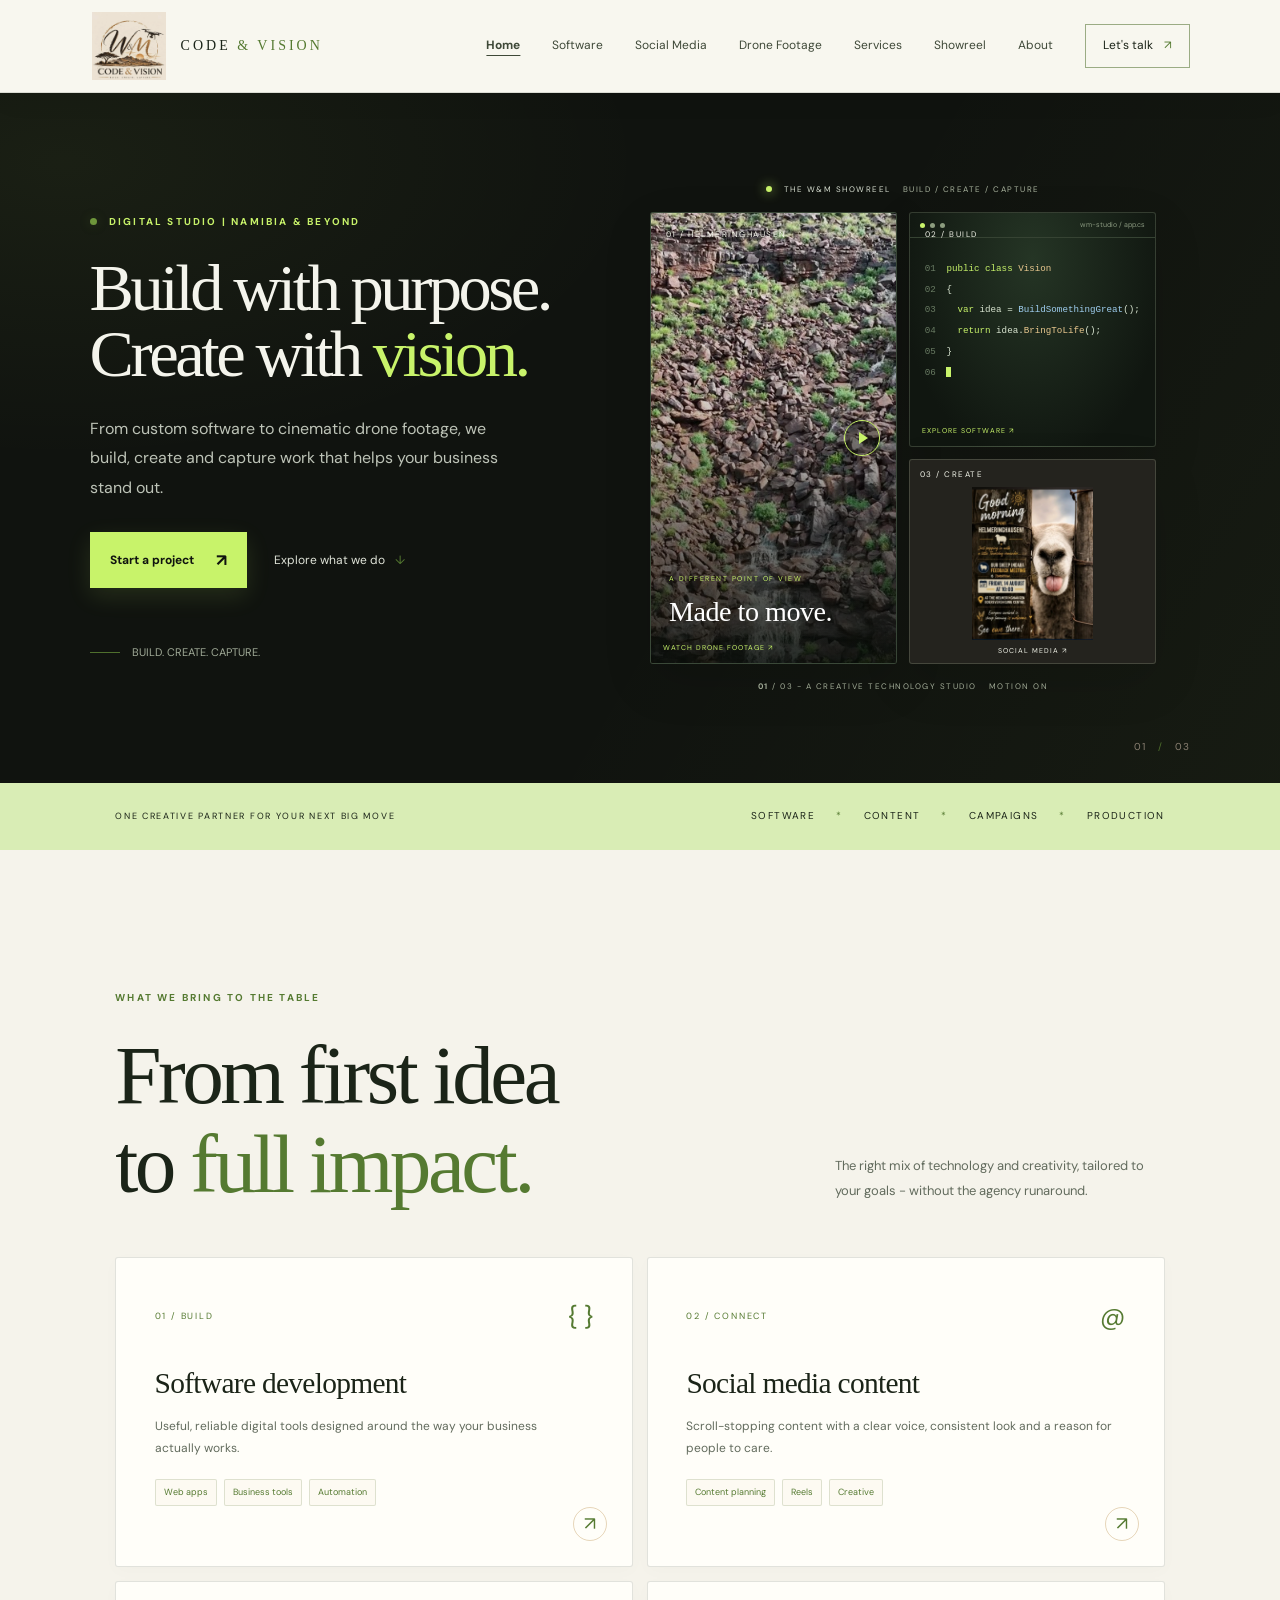
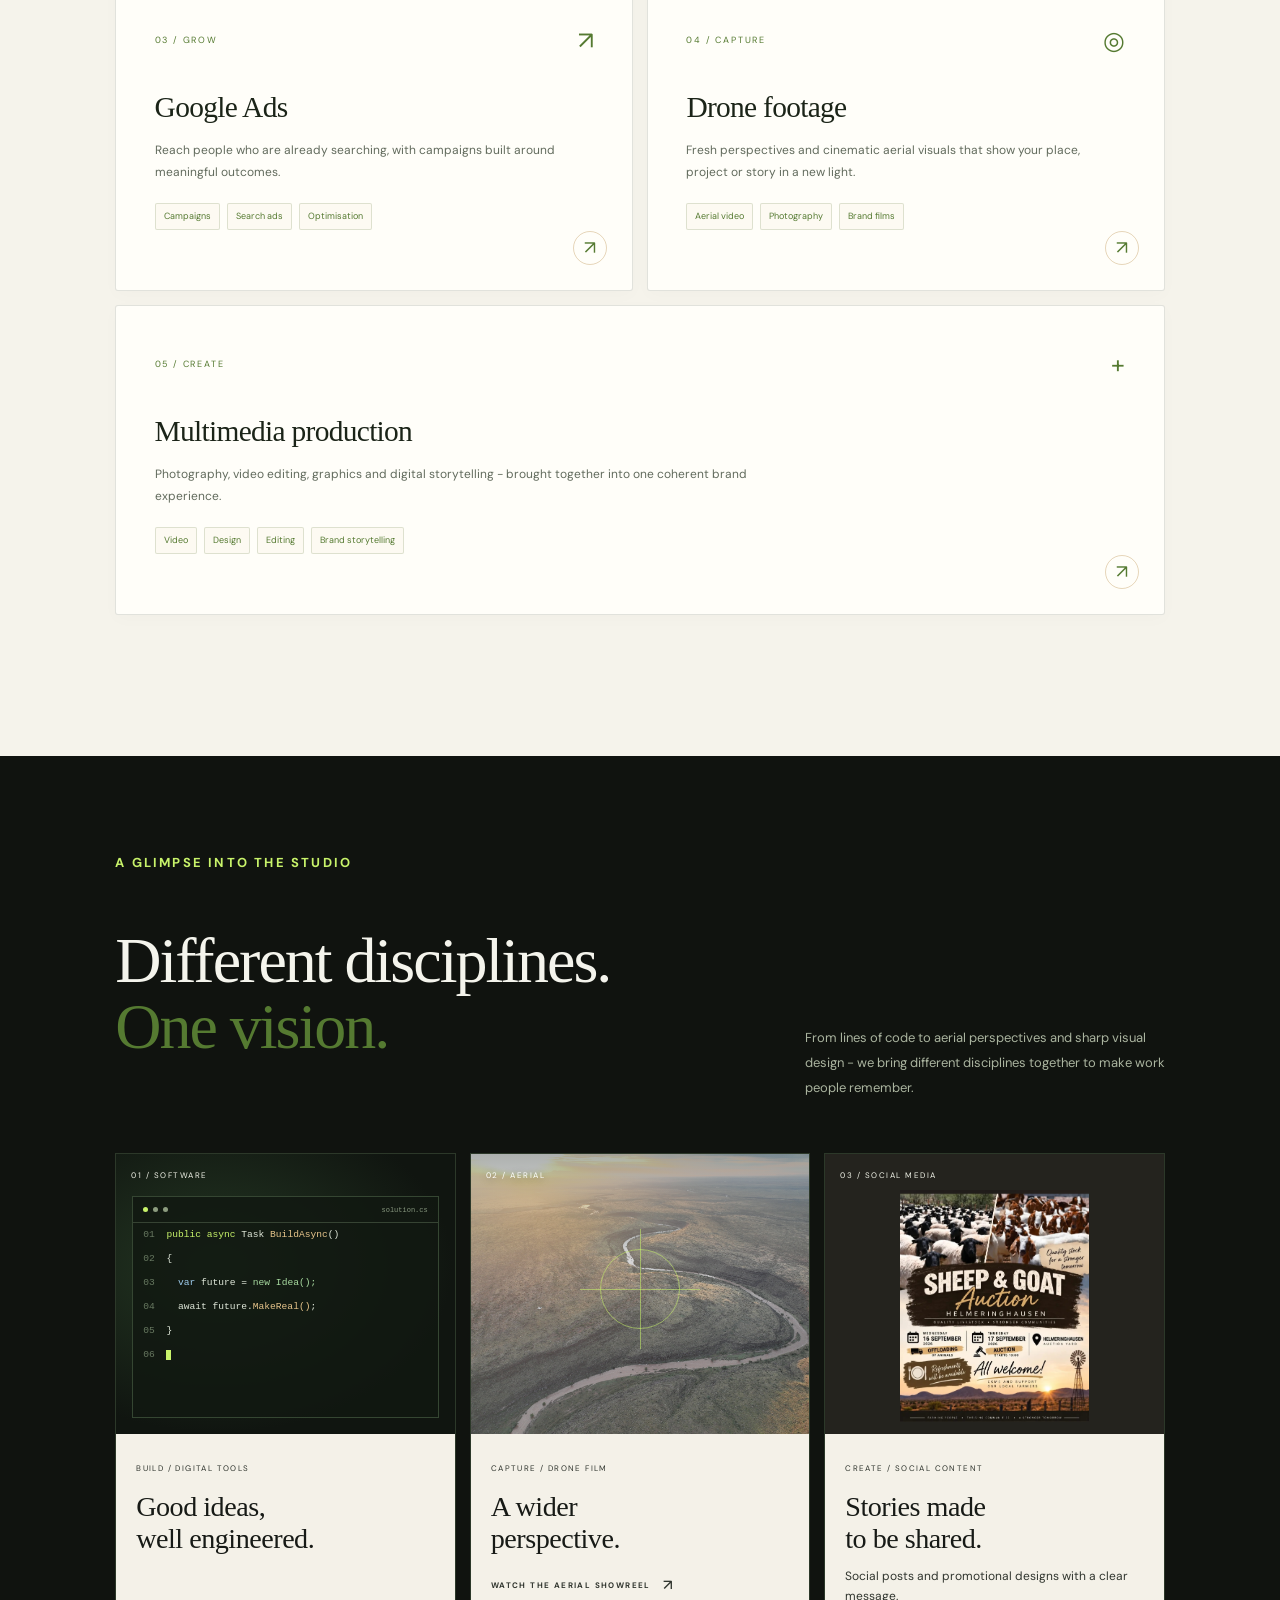
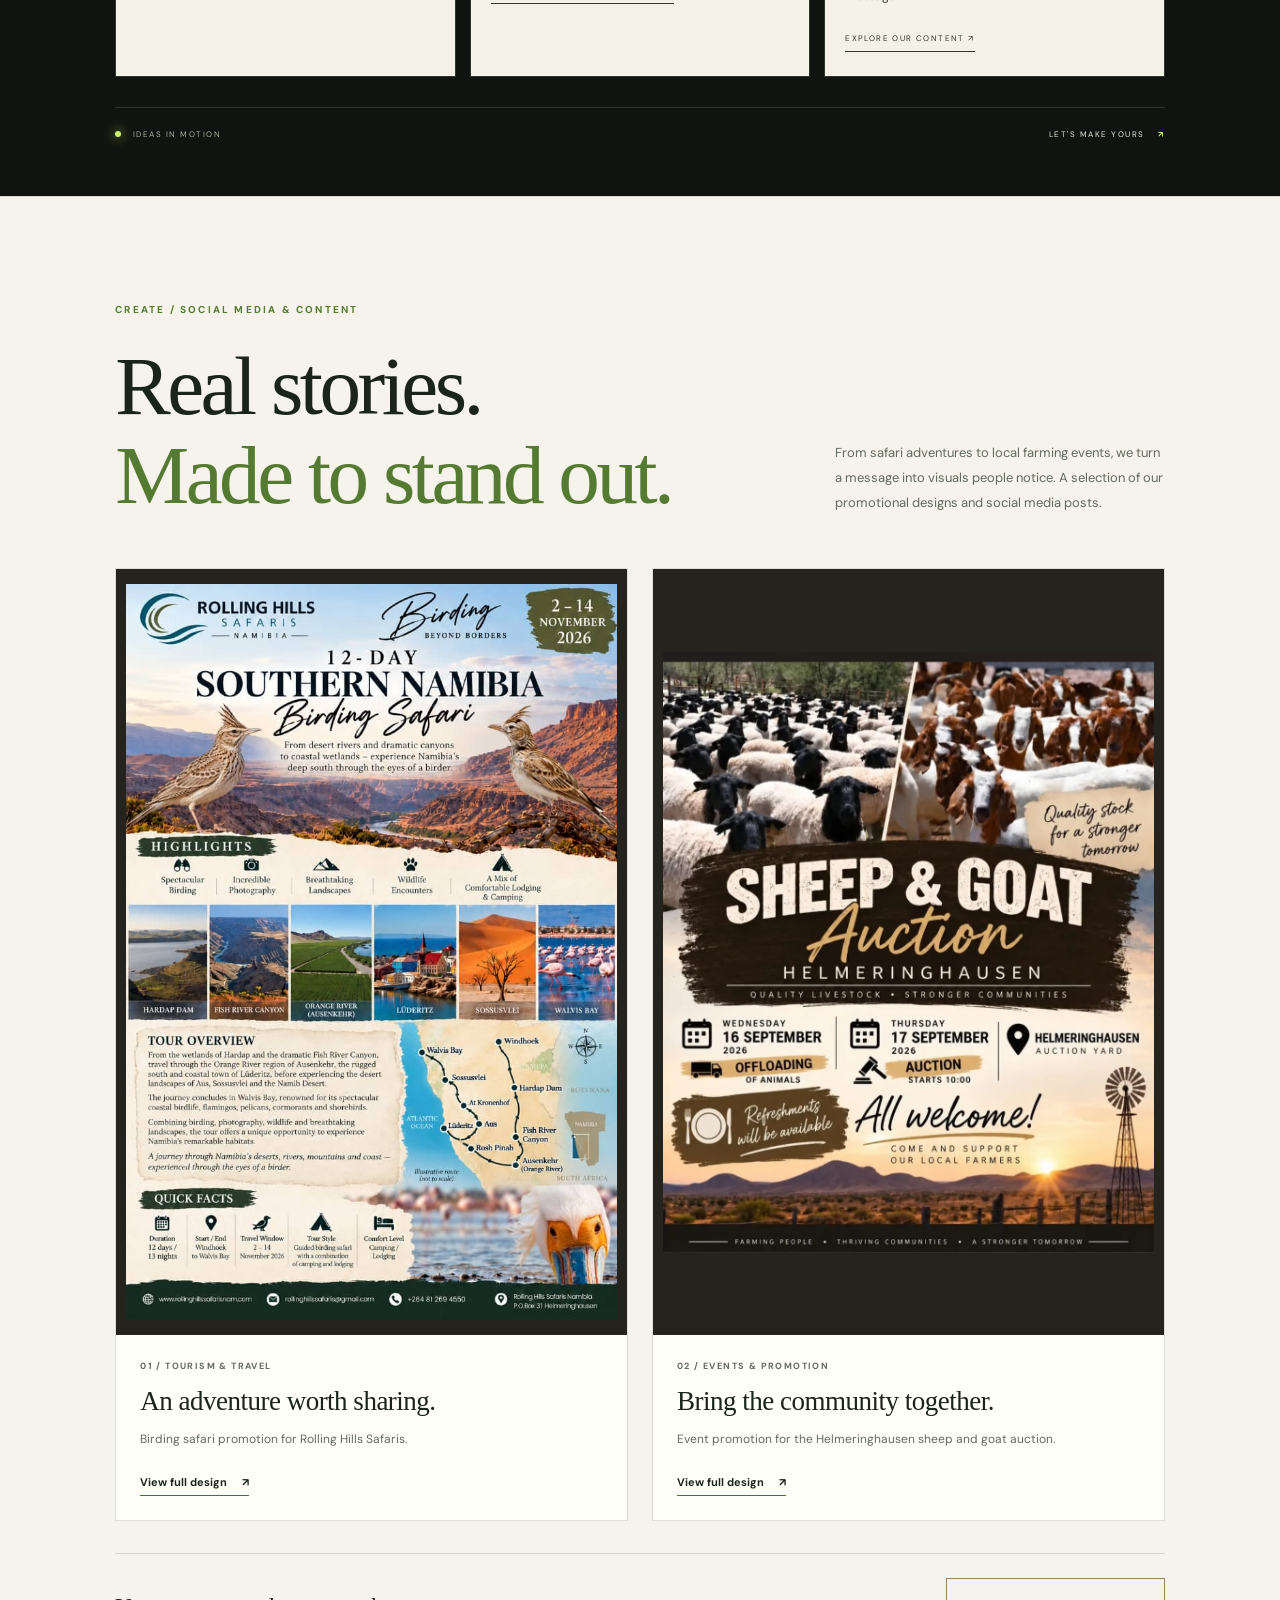
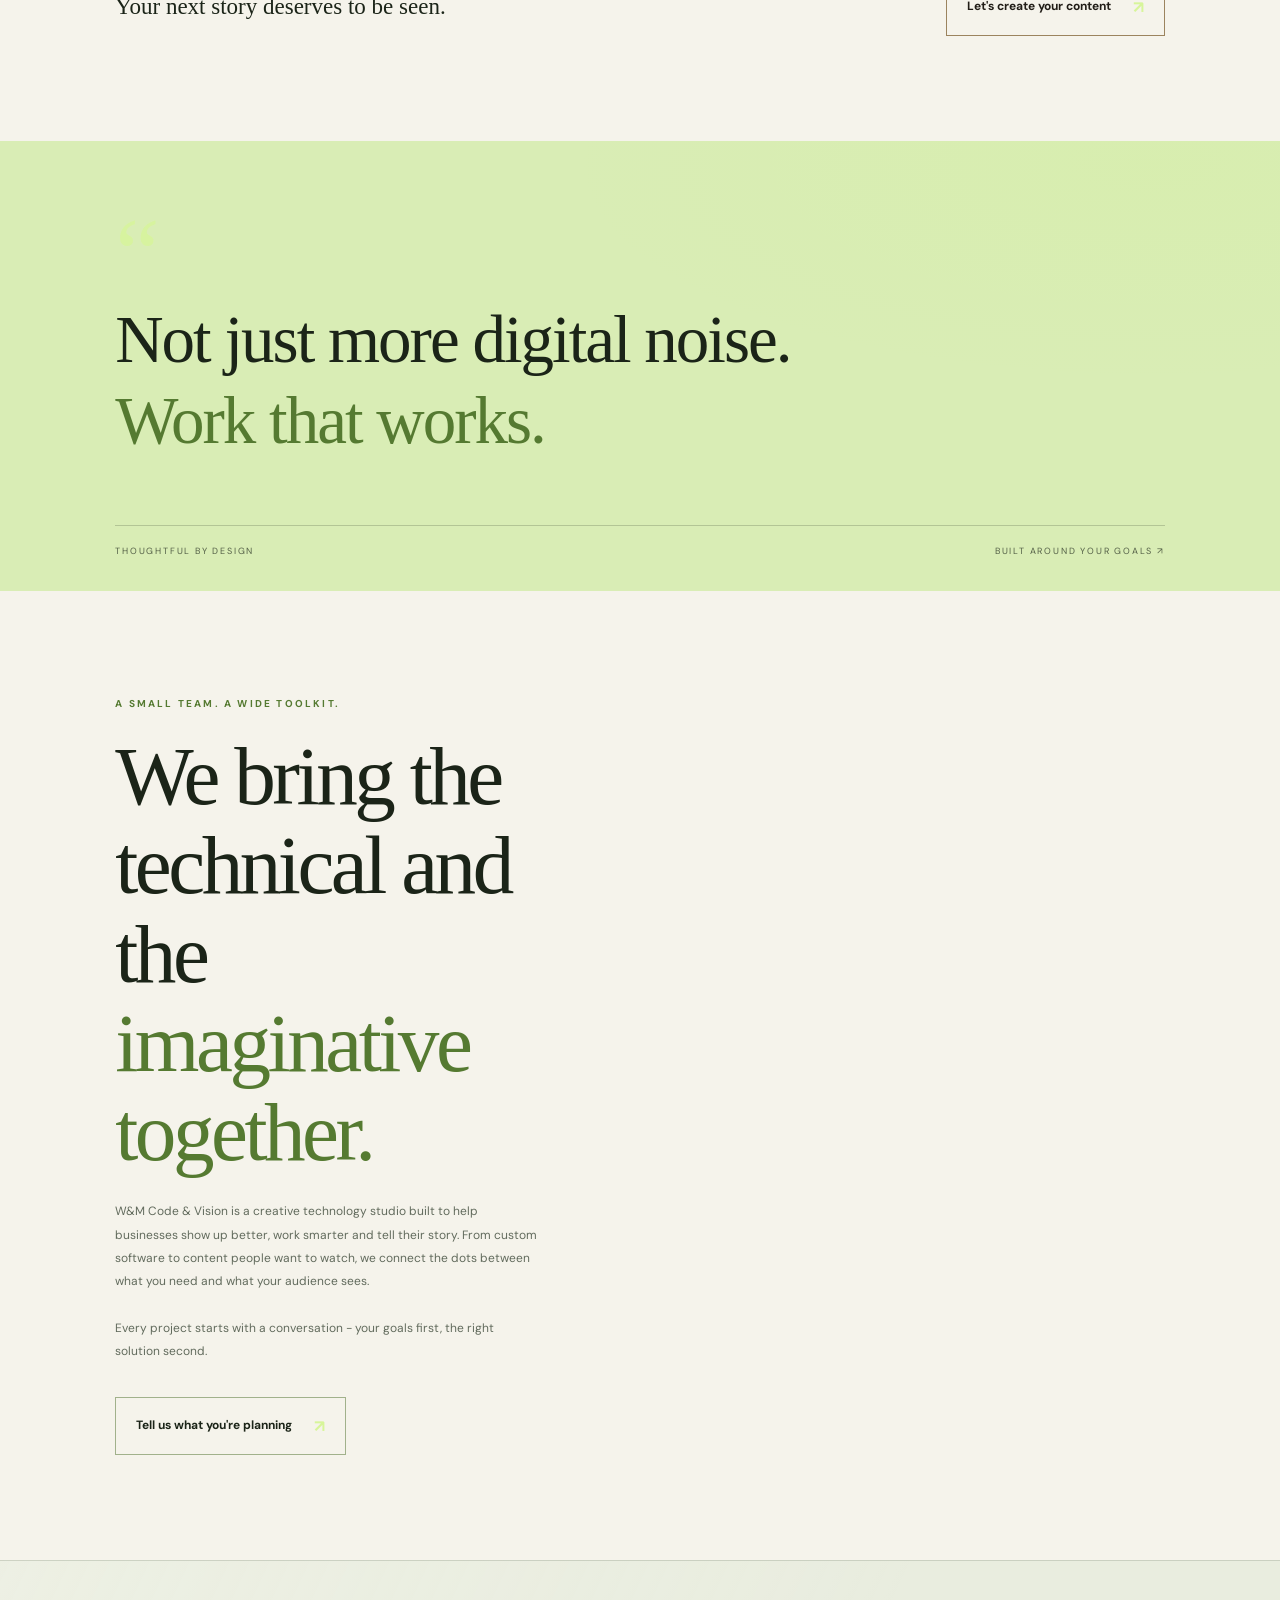
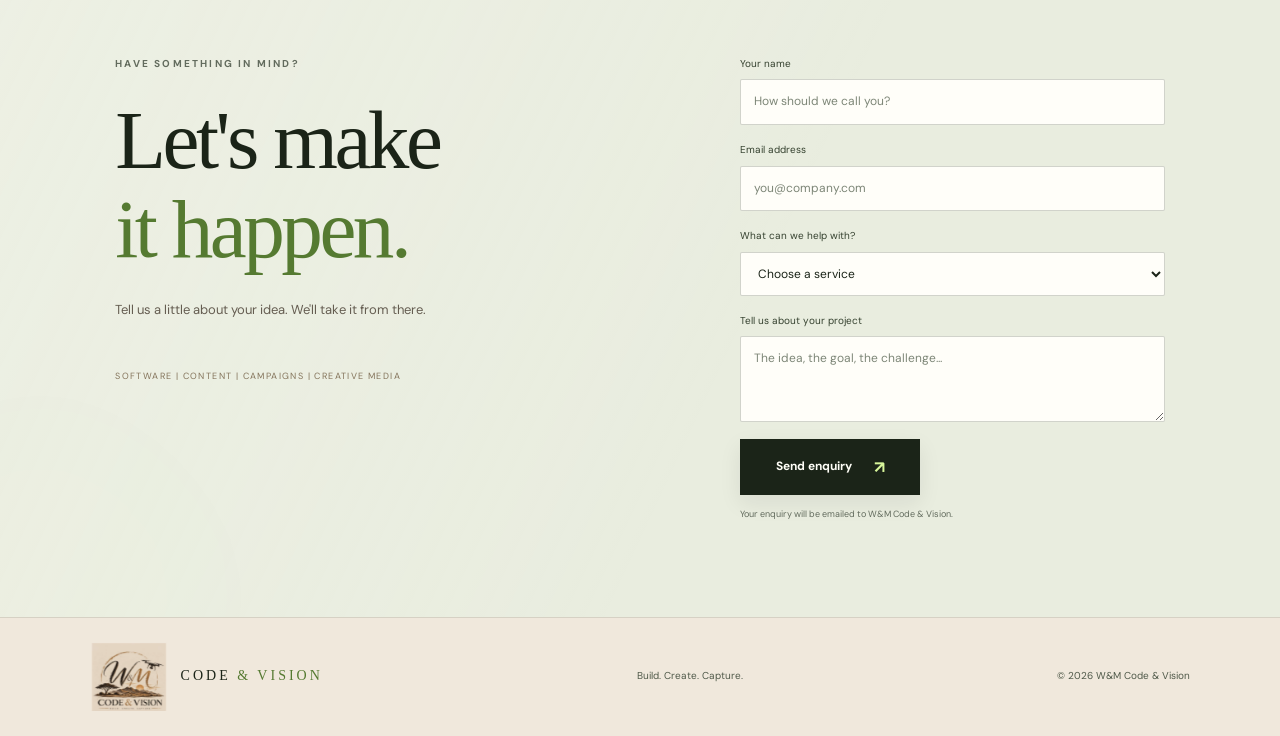
==== commit cc4bc187: "Use lightweight looping homepage video without loading intro" ====
--- a/WmCodeVision.Web/wwwroot/index.html
+++ b/WmCodeVision.Web/wwwroot/index.html
@@ -18,18 +18,13 @@
   <link rel="stylesheet" href="styles.css?v=real-logo">
   <link rel="stylesheet" href="interactive.css?v=about-clean">
   <link rel="stylesheet" href="content-showcase.css?v=1">
-  <script src="script.js" defer></script>
+  <script src="script.js?v=lightweight-reel" defer></script>
 </head>
 <body>
-  <div class="site-loader" id="site-loader" role="status" aria-live="polite" aria-label="Loading W and M Code and Vision">
-    <video class="loader-video" autoplay muted loop playsinline preload="metadata" poster="helmeringhausen-drone-poster.jpg" aria-hidden="true"><source src="drone-web.mp4" type="video/mp4"></video>
-    <div class="loader-shade" aria-hidden="true"></div>
-    <div class="loader-content"><div class="loader-mark" aria-label="W and M Code and Vision"><img class="loader-company-logo" src="logo-cropped.jpg" alt="W&amp;M Code &amp; Vision" style="display:block;width:100%;height:100%;object-fit:contain;object-position:center;animation:loader-logo-appear 1s ease both"></div><p class="loader-status">A DIFFERENT POINT OF VIEW</p><svg class="loader-service-sketch" viewBox="0 0 300 58" aria-hidden="true"><path class="sketch-connector" d="M18 29 H282"/><g class="sketch-icon sketch-drone"><path d="M28 23 L34 27 L34 32 L28 36 L22 32 L22 27 Z M22 27 L13 19 M34 27 L43 19 M22 32 L13 40 M34 32 L43 40"/><path d="M10 16 L16 22 M40 22 L46 16 M10 43 L16 37 M40 37 L46 43"/><path d="M5 14 L11 12 L17 14 L17 18 L11 20 L5 18 Z M39 14 L45 12 L51 14 L51 18 L45 20 L39 18 Z M5 41 L11 39 L17 41 L17 45 L11 47 L5 45 Z M39 41 L45 39 L51 41 L51 45 L45 47 L39 45 Z"/><path d="M11 12 V8 M45 12 V8 M11 47 V51 M45 47 V51 M25 27 L28 25 L31 27 V32 L28 34 L25 32 Z"/></g><g class="sketch-icon sketch-computer"><rect x="124" y="12" width="36" height="27" rx="2"/><path d="M142 39 V46 M132 46 H152 M132 19 H152 M132 25 H146"/></g><g class="sketch-icon sketch-social"><path d="M238 14 H270 Q276 14 276 20 V35 Q276 41 270 41 H253 L244 48 V41 H238 Q232 41 232 35 V20 Q232 14 238 14 Z"/><path d="M244 27 Q244 22 249 22 Q253 22 254 26 Q256 22 260 22 Q265 22 265 27 Q265 32 254 37 Q244 32 244 27 Z"/></g></svg><div class="loader-progress" aria-hidden="true"><span></span></div></div>
-  </div>
   <header class="site-header">
     <a class="brand" href="#home" aria-label="W&M Code and Vision home"><img class="brand-emblem" src="logo-cropped.jpg" alt="W&M Code and Vision logo"><span class="brand-name">CODE <b>&amp; VISION</b></span></a>
     <button class="menu-toggle" aria-label="Toggle navigation" aria-expanded="false"><span></span><span></span></button>
-    <nav class="nav-links" aria-label="Main navigation"><a href="index.html" aria-current="page">Home</a><a href="software.html">Software</a><a href="social-media.html">Social Media</a><a href="#services">Services</a><a href="#playground">Showreel</a><a href="#about">About</a><a class="nav-cta" href="#contact">Let's talk <span aria-hidden="true">&#8599;</span></a></nav>
+    <nav class="nav-links" aria-label="Main navigation"><a href="index.html" aria-current="page">Home</a><a href="software.html">Software</a><a href="social-media.html">Social Media</a><a href="drone-footage.html">Drone Footage</a><a href="#services">Services</a><a href="#playground">Showreel</a><a href="#about">About</a><a class="nav-cta" href="#contact">Let's talk <span aria-hidden="true">&#8599;</span></a></nav>
   </header>
   <main>
     <section class="hero" id="home">
@@ -43,7 +38,7 @@
       <div class="hero-art reel-hero" aria-label="A moving showcase of code, drone footage and design">
         <div class="reel-topline"><span><i class="live-pulse"></i> THE W&amp;M SHOWREEL</span><span>BUILD / CREATE / CAPTURE</span></div>
         <div class="reel-track">
-          <a class="reel-frame reel-drone reel-project-link" href="drone-footage.html" aria-label="Explore our drone footage"><video class="reel-landscape-video" id="homepage-drone-reel" autoplay muted playsinline preload="metadata" poster="DJI_0211-poster.jpg" aria-label="Cinematic drone footage reel playing all three aerial films"><source src="drone-film-01.mp4" type="video/mp4"></video><div class="reel-frame-shade"></div><span class="frame-index">01 / HELMERINGHAUSEN</span><div class="frame-caption"><small>A DIFFERENT POINT OF VIEW</small><h3>Made to move.</h3></div><span class="frame-play" aria-hidden="true"></span><span class="reel-project-cta">WATCH DRONE FOOTAGE &#8599;</span></a>
+          <a class="reel-frame reel-drone reel-project-link" href="drone-footage.html" aria-label="Explore our drone footage"><video class="reel-landscape-video" id="homepage-drone-reel" autoplay muted loop playsinline preload="metadata" poster="helmeringhausen-drone-poster.jpg" aria-label="Looping aerial video preview of Helmeringhausen"><source src="drone-web.mp4" type="video/mp4"></video><div class="reel-frame-shade"></div><span class="frame-index">01 / HELMERINGHAUSEN</span><div class="frame-caption"><small>A DIFFERENT POINT OF VIEW</small><h3>Made to move.</h3></div><span class="frame-play" aria-hidden="true"></span><span class="reel-project-cta">WATCH DRONE FOOTAGE &#8599;</span></a>
           <a class="reel-frame reel-code reel-project-link" href="software.html" aria-label="Explore our software and website projects"><div class="code-window"><div class="window-bar"><i></i><i></i><i></i><span>wm-studio / app.cs</span></div><div class="code-lines"><p><b>01</b> <em>public class</em> <strong>Vision</strong></p><p><b>02</b> {</p><p><b>03</b> &nbsp; <em>var</em> idea = <mark>BuildSomethingGreat</mark>();</p><p><b>04</b> &nbsp; <em>return</em> idea.<strong>BringToLife</strong>();</p><p><b>05</b> }</p><p class="code-cursor"><b>06</b> <span></span></p></div></div><span class="frame-index">02 / BUILD</span><div class="frame-caption"><small></small><h3></h3></div><span class="reel-project-cta">EXPLORE SOFTWARE &#8599;</span></a>
           <article class="reel-frame reel-design reel-content-design"><span class="frame-index">03 / CREATE</span><a class="design-art" href="social-media.html" aria-label="Explore our social media designs"><img src="IMG-20261023-WA0005.jpg" width="1014" height="1280" alt="Sheep Indaba social media reminder featuring a playful sheep peeking through a fence."></a><span class="design-view-label" aria-hidden="true">SOCIAL MEDIA &#8599;</span></article>
         </div>
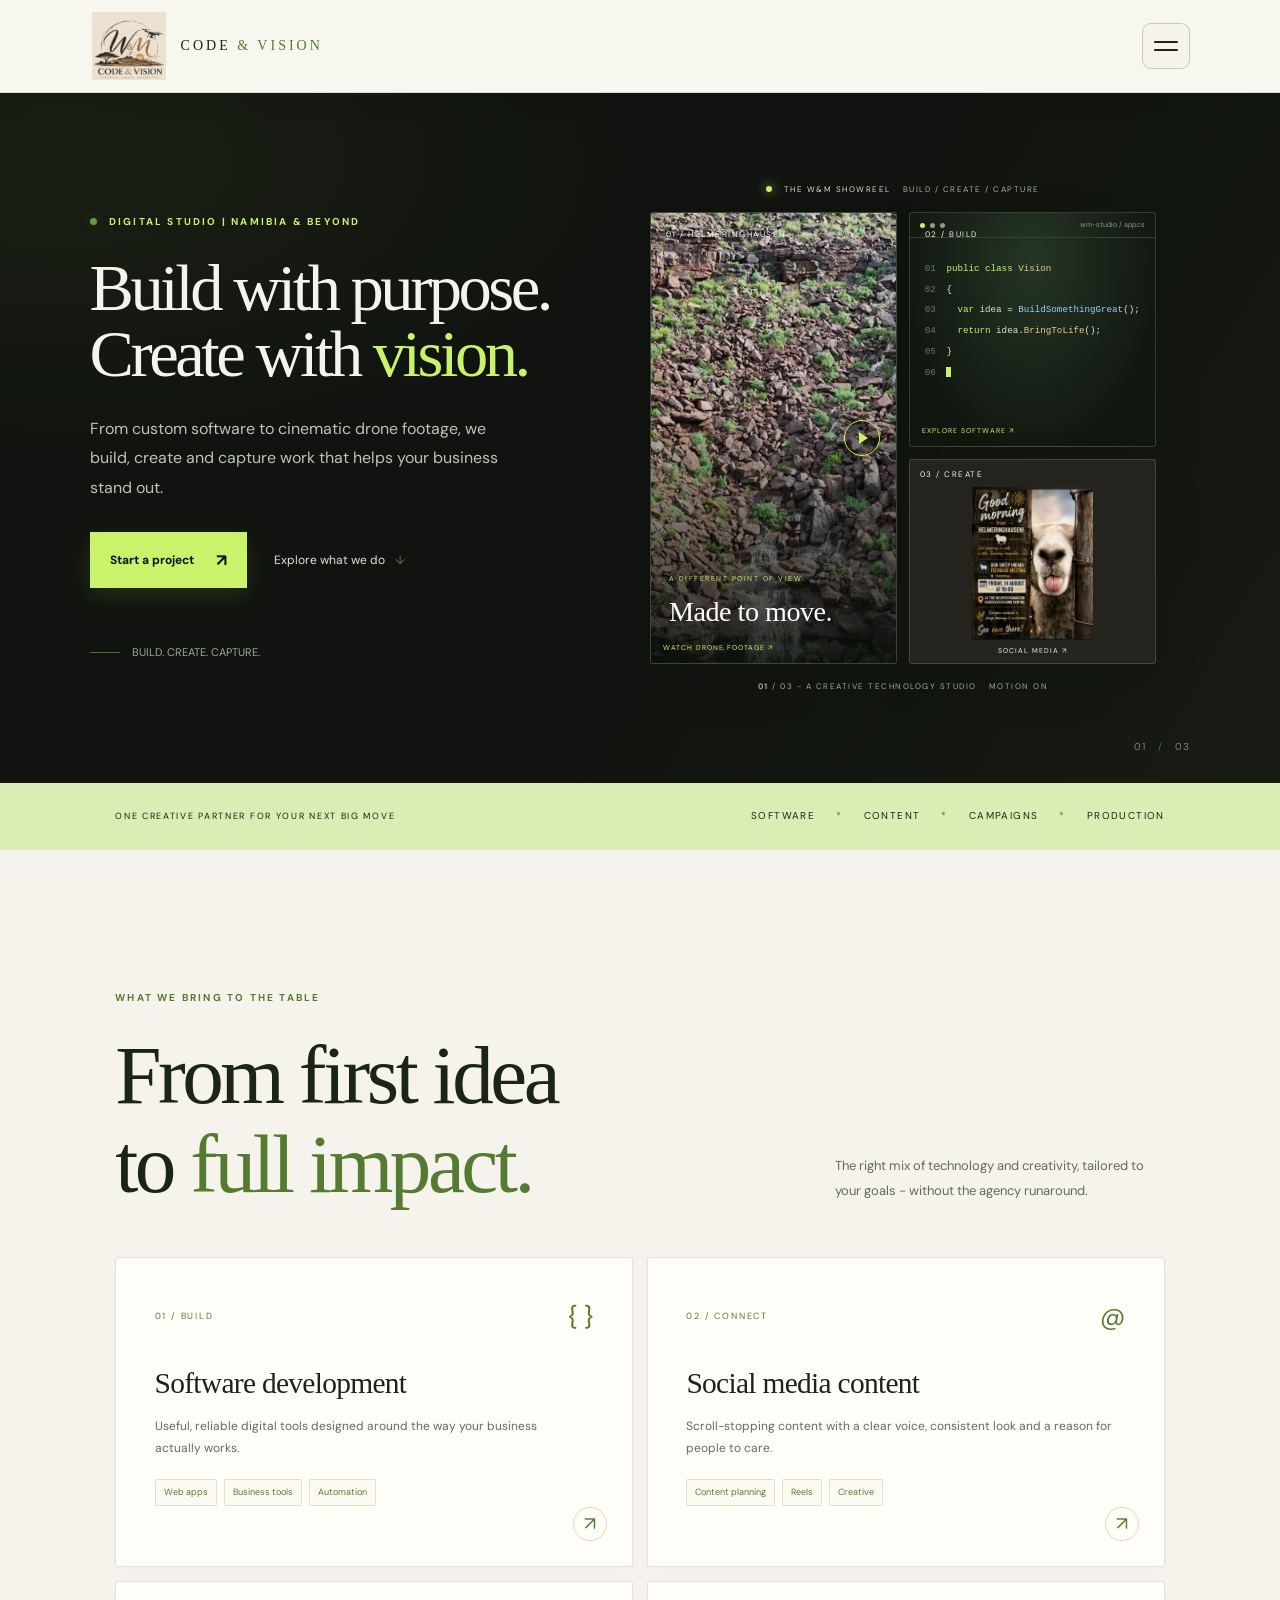
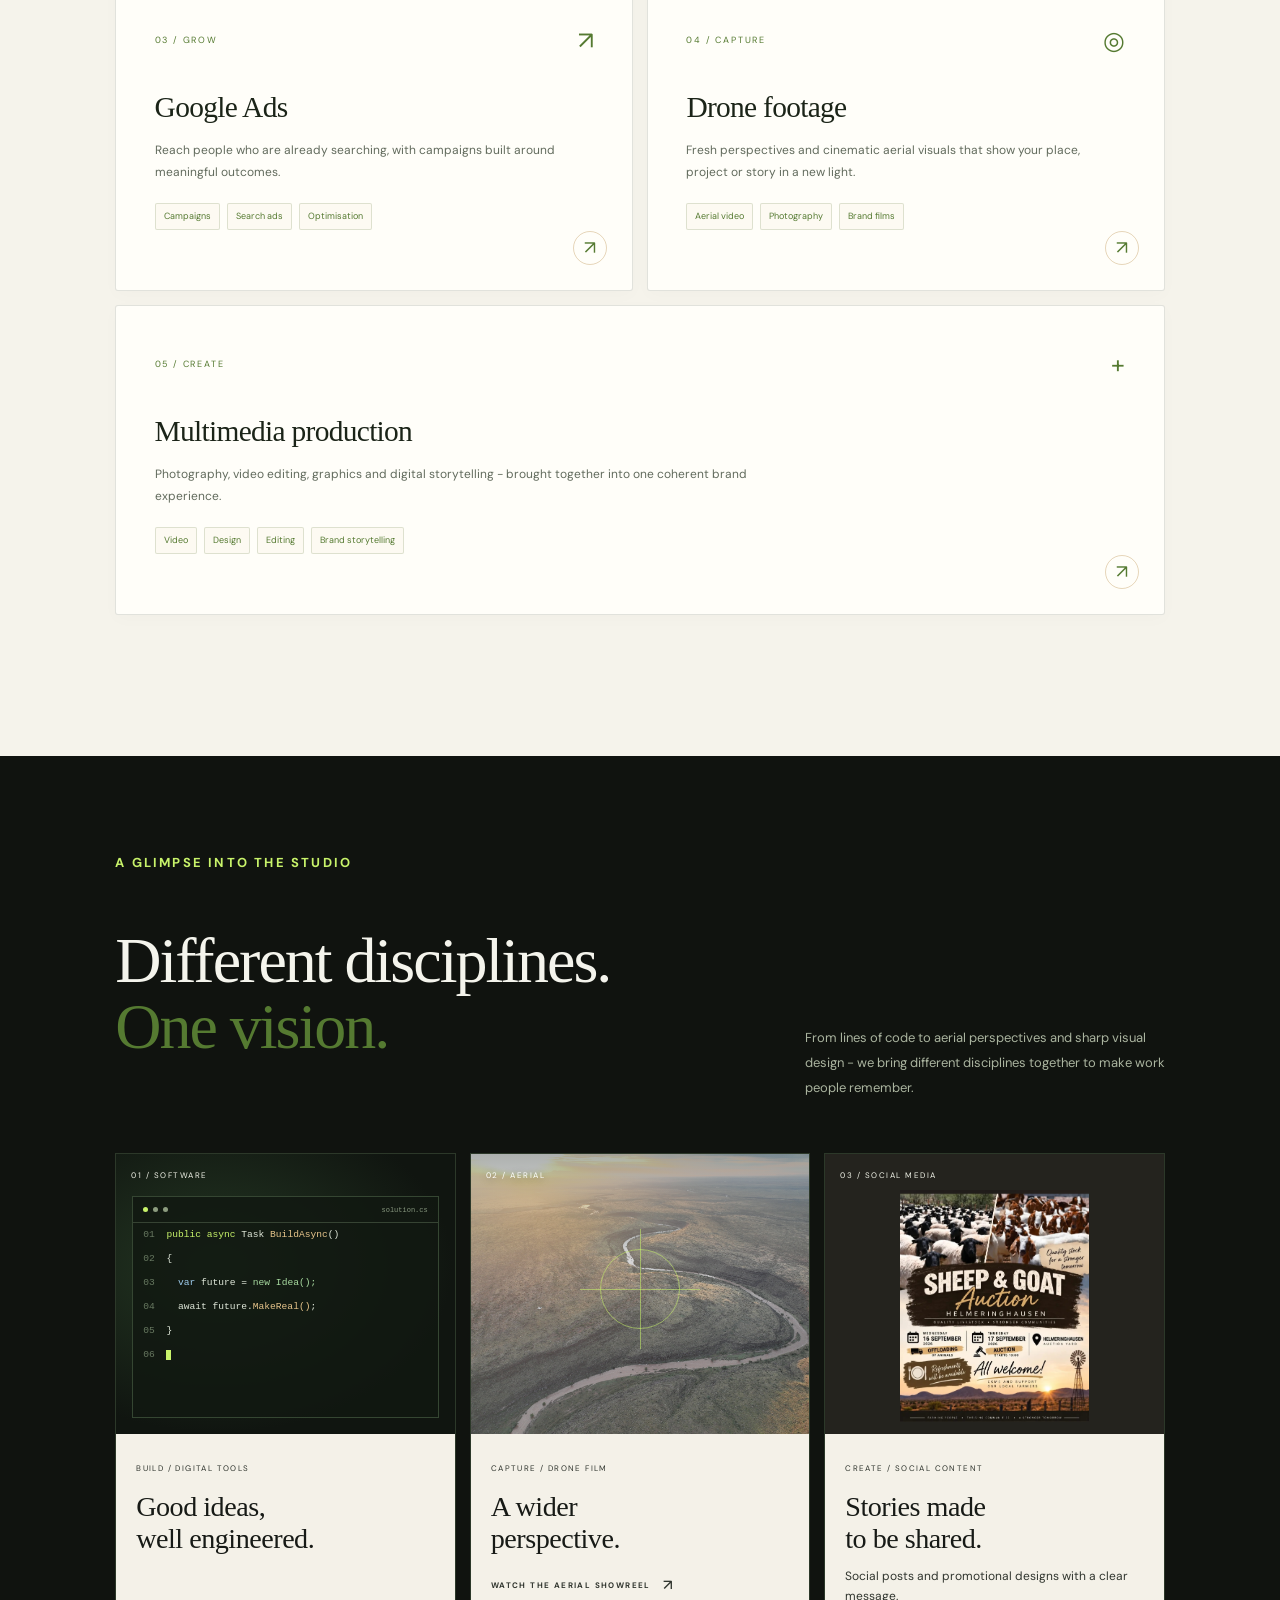
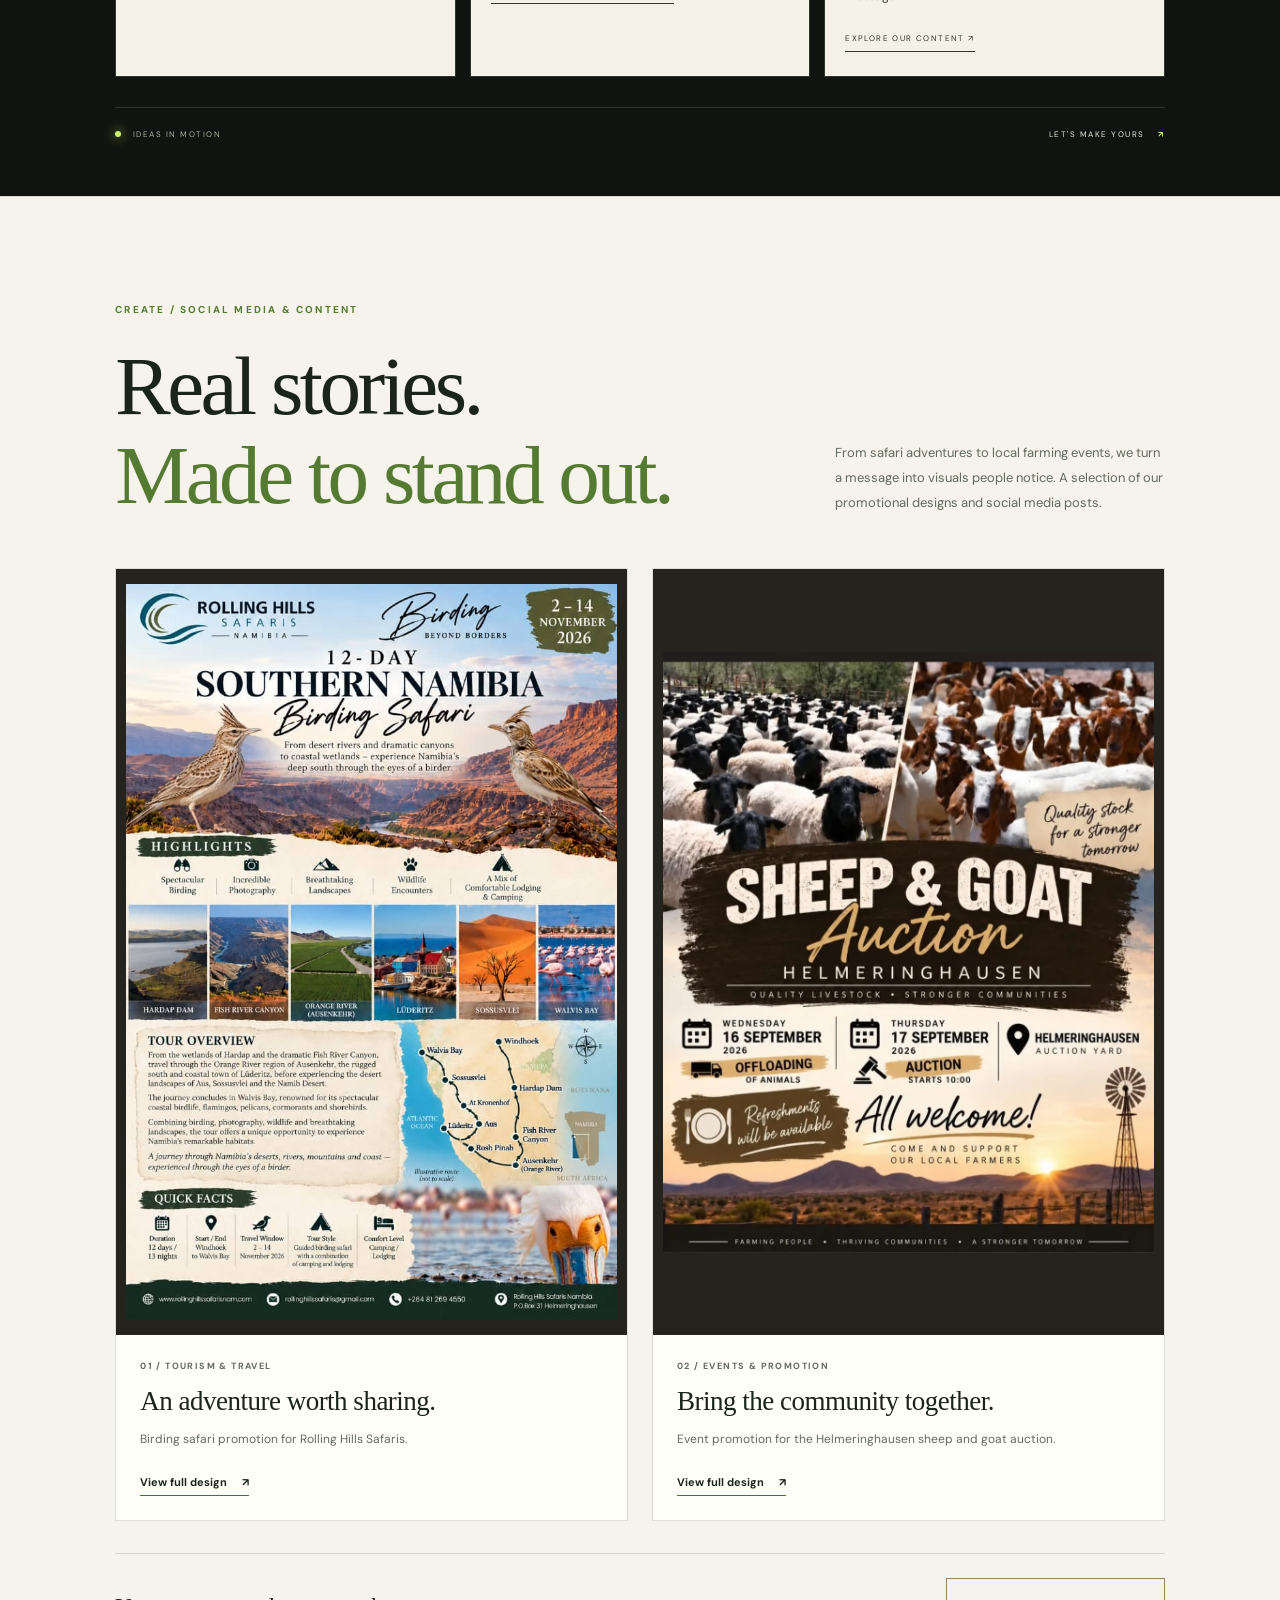
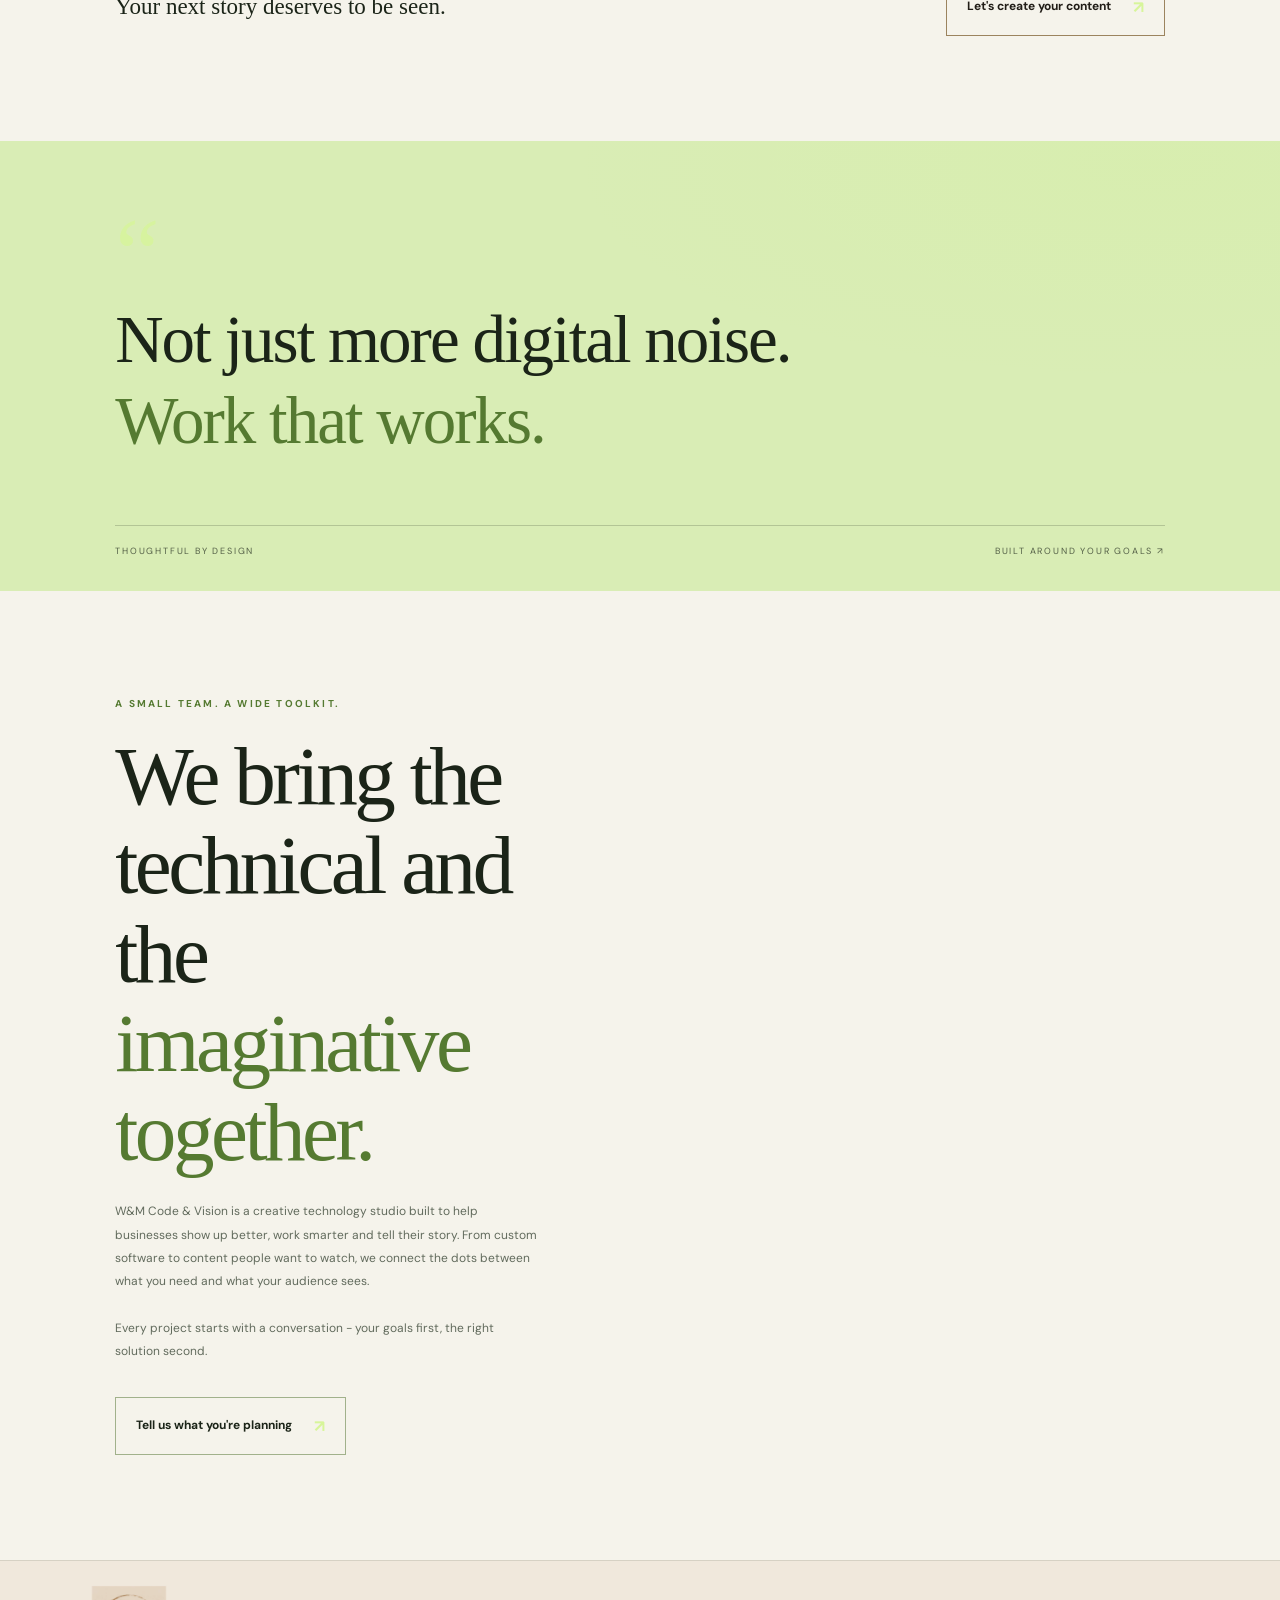
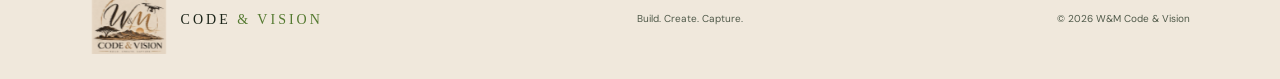
==== commit 2602b37e: "Changing the nav bar into dropdown, adding contact page" ====
--- a/WmCodeVision.Web/wwwroot/index.html
+++ b/WmCodeVision.Web/wwwroot/index.html
@@ -13,7 +13,7 @@
   <meta name="twitter:card" content="summary_large_image">
   <title>W&amp;M Code &amp; Vision | Build. Create. Capture.</title>
   <link rel="preconnect" href="https://fonts.googleapis.com">
-  <link rel="preconnect" href="https://fonts.gstatic.com" crossorigin>
+  <link rel="preconnect" href="https://fonts.gstatic.com" cross-origin>
   <link href="https://fonts.googleapis.com/css2?family=DM+Sans:wght@400;500;600;700&family=Manrope:wght@400;500;600;700;800&display=swap" rel="stylesheet">
   <link rel="stylesheet" href="styles.css?v=real-logo">
   <link rel="stylesheet" href="interactive.css?v=about-clean">
@@ -23,8 +23,8 @@
 <body>
   <header class="site-header">
     <a class="brand" href="#home" aria-label="W&M Code and Vision home"><img class="brand-emblem" src="logo-cropped.jpg" alt="W&M Code and Vision logo"><span class="brand-name">CODE <b>&amp; VISION</b></span></a>
-    <button class="menu-toggle" aria-label="Toggle navigation" aria-expanded="false"><span></span><span></span></button>
-    <nav class="nav-links" aria-label="Main navigation"><a href="index.html" aria-current="page">Home</a><a href="software.html">Software</a><a href="social-media.html">Social Media</a><a href="drone-footage.html">Drone Footage</a><a href="#services">Services</a><a href="#playground">Showreel</a><a href="#about">About</a><a class="nav-cta" href="#contact">Let's talk <span aria-hidden="true">&#8599;</span></a></nav>
+    <button class="menu-toggle" type="button" aria-label="Open navigation menu" aria-controls="primary-navigation" aria-expanded="false"><span></span><span></span></button>
+    <nav id="primary-navigation" class="nav-links" aria-label="Main navigation"><a href="index.html" aria-current="page">Home</a><a href="software.html">Software</a><a href="social-media.html">Social Media</a><a href="drone-footage.html">Drone Footage</a><a href="#services">Services</a><a href="#playground">Showreel</a><a href="#about">About</a><a class="nav-cta" href="contact.html">Let's talk <span aria-hidden="true">&#8599;</span></a></nav>
   </header>
   <main>
     <section class="hero" id="home">
@@ -32,7 +32,7 @@
         <p class="eyebrow"><span class="status-dot"></span> DIGITAL STUDIO | NAMIBIA &amp; BEYOND</p>
         <h1>Build with purpose.<br>Create with <span class="gradient-text">vision.</span></h1>
         <p class="hero-copy">From custom software to cinematic drone footage, we build, create and capture work that helps your business stand out.</p>
-        <div class="hero-actions"><a class="button button-primary" href="#contact">Start a project <span aria-hidden="true">&#8599;</span></a><a class="text-link" href="#services">Explore what we do <span aria-hidden="true">&#8595;</span></a></div>
+        <div class="hero-actions"><a class="button button-primary" href="contact.html">Start a project <span aria-hidden="true">&#8599;</span></a><a class="text-link" href="#services">Explore what we do <span aria-hidden="true">&#8595;</span></a></div>
         <div class="hero-footnote"><span class="tiny-line"></span> BUILD. CREATE. CAPTURE.</div>
       </div>
       <div class="hero-art reel-hero" aria-label="A moving showcase of code, drone footage and design">
@@ -50,11 +50,11 @@
     <section class="section services-section" id="services">
       <div class="section-heading"><div><p class="eyebrow">WHAT WE BRING TO THE TABLE</p><h2>From first idea<br>to <span class="gradient-text">full impact.</span></h2></div><p class="section-intro">The right mix of technology and creativity, tailored to your goals - without the agency runaround.</p></div>
       <div class="service-grid">
-        <article class="service-card"><div class="service-top"><span class="service-number">01 / BUILD</span><span class="service-icon" aria-hidden="true">{ }</span></div><h3>Software development</h3><p>Useful, reliable digital tools designed around the way your business actually works.</p><div class="service-tags"><span>Web apps</span><span>Business tools</span><span>Automation</span></div><a href="#contact" aria-label="Ask about software development">&#8599;</a></article>
+        <article class="service-card"><div class="service-top"><span class="service-number">01 / BUILD</span><span class="service-icon" aria-hidden="true">{ }</span></div><h3>Software development</h3><p>Useful, reliable digital tools designed around the way your business actually works.</p><div class="service-tags"><span>Web apps</span><span>Business tools</span><span>Automation</span></div><a href="contact.html" aria-label="Ask about software development">&#8599;</a></article>
         <article class="service-card"><div class="service-top"><span class="service-number">02 / CONNECT</span><span class="service-icon" aria-hidden="true">@</span></div><h3>Social media content</h3><p>Scroll-stopping content with a clear voice, consistent look and a reason for people to care.</p><div class="service-tags"><span>Content planning</span><span>Reels</span><span>Creative</span></div><a href="#content" aria-label="View our social media content">&#8599;</a></article>
-        <article class="service-card"><div class="service-top"><span class="service-number">03 / GROW</span><span class="service-icon" aria-hidden="true">&#8599;</span></div><h3>Google Ads</h3><p>Reach people who are already searching, with campaigns built around meaningful outcomes.</p><div class="service-tags"><span>Campaigns</span><span>Search ads</span><span>Optimisation</span></div><a href="#contact" aria-label="Ask about Google Ads">&#8599;</a></article>
-        <article class="service-card"><div class="service-top"><span class="service-number">04 / CAPTURE</span><span class="service-icon" aria-hidden="true">&#9678;</span></div><h3>Drone footage</h3><p>Fresh perspectives and cinematic aerial visuals that show your place, project or story in a new light.</p><div class="service-tags"><span>Aerial video</span><span>Photography</span><span>Brand films</span></div><a href="#contact" aria-label="Ask about drone footage">&#8599;</a></article>
-        <article class="service-card service-card-wide"><div class="service-top"><span class="service-number">05 / CREATE</span><span class="service-icon" aria-hidden="true">+</span></div><h3>Multimedia production</h3><p>Photography, video editing, graphics and digital storytelling - brought together into one coherent brand experience.</p><div class="service-tags"><span>Video</span><span>Design</span><span>Editing</span><span>Brand storytelling</span></div><a href="#contact" aria-label="Ask about multimedia production">&#8599;</a></article>
+        <article class="service-card"><div class="service-top"><span class="service-number">03 / GROW</span><span class="service-icon" aria-hidden="true">&#8599;</span></div><h3>Google Ads</h3><p>Reach people who are already searching, with campaigns built around meaningful outcomes.</p><div class="service-tags"><span>Campaigns</span><span>Search ads</span><span>Optimisation</span></div><a href="contact.html" aria-label="Ask about Google Ads">&#8599;</a></article>
+        <article class="service-card"><div class="service-top"><span class="service-number">04 / CAPTURE</span><span class="service-icon" aria-hidden="true">&#9678;</span></div><h3>Drone footage</h3><p>Fresh perspectives and cinematic aerial visuals that show your place, project or story in a new light.</p><div class="service-tags"><span>Aerial video</span><span>Photography</span><span>Brand films</span></div><a href="contact.html" aria-label="Ask about drone footage">&#8599;</a></article>
+        <article class="service-card service-card-wide"><div class="service-top"><span class="service-number">05 / CREATE</span><span class="service-icon" aria-hidden="true">+</span></div><h3>Multimedia production</h3><p>Photography, video editing, graphics and digital storytelling - brought together into one coherent brand experience.</p><div class="service-tags"><span>Video</span><span>Design</span><span>Editing</span><span>Brand storytelling</span></div><a href="contact.html" aria-label="Ask about multimedia production">&#8599;</a></article>
       </div>
     </section>
     <section class="interactive-studio reel-section" id="playground">
@@ -68,7 +68,7 @@
 
                     <article class="showreel-tile tile-social"><a class="social-showcase-link" href="social-media.html"><div class="tile-visual social-tile-visual"><span class="tile-chip">03 / SOCIAL MEDIA</span><img src="IMG-20261023-WA0006.jpg" width="1045" height="1280" alt="Sheep and goat auction promotional design for Helmeringhausen" loading="lazy"></div><div class="tile-copy"><span>CREATE / SOCIAL CONTENT</span><h3>Stories made<br>to be shared.</h3><p>Social posts and promotional designs with a clear message.</p><span class="social-tile-cta">EXPLORE OUR CONTENT &#8599;</span></div></a></article>
         </div>
-        <div class="reel-footer"><span><i class="live-pulse"></i> IDEAS IN MOTION</span><a href="#contact">LET'S MAKE YOURS <b>&#8599;</b></a></div>
+        <div class="reel-footer"><span><i class="live-pulse"></i> IDEAS IN MOTION</span><a href="contact.html">LET'S MAKE YOURS <b>&#8599;</b></a></div>
     </section>
     <section class="section content-showcase" id="content" aria-labelledby="content-title">
       <div class="section-heading">
@@ -85,11 +85,11 @@
           <figcaption><p class="content-kicker">02 / EVENTS &amp; PROMOTION</p><h3>Bring the community together.</h3><p>Event promotion for the Helmeringhausen sheep and goat auction.</p><a class="content-view" href="IMG-20261023-WA0006.jpg" target="_blank" rel="noopener">View full design <span aria-hidden="true">&#8599;</span><span class="content-sr-only"> (opens in a new tab)</span></a></figcaption>
         </figure>
       </div>
-      <div class="content-footer"><p>Your next story deserves to be seen.</p><a class="button button-outline" href="#contact">Let's create your content <span aria-hidden="true">&#8599;</span></a></div>
+      <div class="content-footer"><p>Your next story deserves to be seen.</p><a class="button button-outline" href="contact.html">Let's create your content <span aria-hidden="true">&#8599;</span></a></div>
     </section>
     <section class="statement-section"><div class="statement-mark">&ldquo;</div><p>Not just more digital noise.<br><span>Work that works.</span></p><div class="statement-bottom"><span>THOUGHTFUL BY DESIGN</span><span>BUILT AROUND YOUR GOALS &#8599;</span></div></section>
-    <section class="section about-section" id="about"><div class="about-copy"><p class="eyebrow">A SMALL TEAM. A WIDE TOOLKIT.</p><h2>We bring the<br>technical and the<br><span class="gradient-text">imaginative together.</span></h2><p>W&amp;M Code &amp; Vision is a creative technology studio built to help businesses show up better, work smarter and tell their story. From custom software to content people want to watch, we connect the dots between what you need and what your audience sees.</p><p>Every project starts with a conversation - your goals first, the right solution second.</p><a class="button button-outline" href="#contact">Tell us what you're planning <span aria-hidden="true">&#8599;</span></a></div></section>
-    <section class="contact-section" id="contact"><div class="contact-orb"></div><div class="contact-copy"><p class="eyebrow">HAVE SOMETHING IN MIND?</p><h2>Let's make<br><span class="gradient-text">it happen.</span></h2><p>Tell us a little about your idea. We'll take it from there.</p><div class="contact-small">SOFTWARE | CONTENT | CAMPAIGNS | CREATIVE MEDIA</div></div><form class="contact-form" id="contact-form" action="https://formsubmit.co/info.wmcodevision@gmail.com" method="POST"><input type="hidden" name="_subject" value="New W&M Code & Vision website enquiry"><input type="hidden" name="_template" value="table"><label for="name">Your name</label><input id="name" name="name" autocomplete="name" placeholder="How should we call you?" required><label for="email">Email address</label><input id="email" name="email" type="email" autocomplete="email" placeholder="you@company.com" required><label for="service">What can we help with?</label><select id="service" name="service" required><option value="" disabled selected>Choose a service</option><option>Software development</option><option>Social media content</option><option>Google Ads</option><option>Drone footage</option><option>Multimedia production</option><option>A combination of services</option><option>Not sure yet</option></select><label for="message">Tell us about your project</label><textarea id="message" name="message" rows="3" placeholder="The idea, the goal, the challenge..."></textarea><button class="button button-primary form-submit" type="submit">Send enquiry <span aria-hidden="true">&#8599;</span></button><p class="form-note" id="form-note">Your enquiry will be emailed to W&amp;M Code &amp; Vision.</p></form></section>
+    <section class="section about-section" id="about"><div class="about-copy"><p class="eyebrow">A SMALL TEAM. A WIDE TOOLKIT.</p><h2>We bring the<br>technical and the<br><span class="gradient-text">imaginative together.</span></h2><p>W&amp;M Code &amp; Vision is a creative technology studio built to help businesses show up better, work smarter and tell their story. From custom software to content people want to watch, we connect the dots between what you need and what your audience sees.</p><p>Every project starts with a conversation - your goals first, the right solution second.</p><a class="button button-outline" href="contact.html">Tell us what you're planning <span aria-hidden="true">&#8599;</span></a></div></section>
+
   </main>
   <footer class="site-footer"><a class="brand" href="#home"><img class="brand-emblem" src="logo-cropped.jpg" alt="W&M logo"><span class="brand-name">CODE <b>&amp; VISION</b></span></a><p>Build. Create. Capture.</p><span>&copy; <span id="year"></span> W&amp;M Code &amp; Vision</span></footer>
 </body>
--- a/WmCodeVision.Web/wwwroot/styles.css
+++ b/WmCodeVision.Web/wwwroot/styles.css
@@ -335,3 +335,18 @@
 /* Keep the expanded navigation readable on tablet-sized screens. */
 .nav-links a[aria-current="page"],.site-nav a[aria-current="page"]{font-weight:700;text-decoration:underline;text-underline-offset:6px}
 @media(min-width:651px) and (max-width:1100px){.site-header:has(.nav-links){flex-wrap:wrap;gap:12px}.site-header .nav-links{width:100%;justify-content:space-between;gap:12px;flex-wrap:wrap}}
+
+/* Unified dropdown navigation for desktop, tablet and mobile */
+.site-header{position:sticky;top:0;z-index:100;display:flex;flex-wrap:nowrap;align-items:center;justify-content:space-between;gap:16px}
+.site-header .brand{min-width:0}
+.site-header .menu-toggle{display:flex!important;flex-direction:column;justify-content:center;align-items:center;gap:6px;flex:0 0 auto;width:48px;height:46px;padding:10px;border:1px solid rgba(79,112,45,.3);border-radius:9px;background:#f5f3eb;color:#1b2418;cursor:pointer}
+.site-header .menu-toggle span{display:block;width:24px;height:2px;border-radius:2px;background:currentColor;transition:transform .2s}
+.site-header .menu-toggle[aria-expanded="true"] span:first-child{transform:translateY(4px) rotate(45deg)}
+.site-header .menu-toggle[aria-expanded="true"] span:last-child{transform:translateY(-4px) rotate(-45deg)}
+.site-header .nav-links,.site-header .site-nav.nav-links{display:none!important;position:absolute!important;top:calc(100% + 4px)!important;right:clamp(12px,5vw,80px)!important;left:auto!important;width:min(320px,calc(100vw - 24px))!important;max-height:calc(100dvh - 100px);overflow-y:auto;flex-direction:column!important;align-items:stretch!important;justify-content:flex-start!important;flex-wrap:nowrap!important;gap:3px!important;padding:12px!important;background:#fffef9!important;color:#1b2418!important;border:1px solid rgba(29,42,24,.15);border-radius:12px;box-shadow:0 18px 45px rgba(20,30,17,.18);z-index:120}
+.site-header .nav-links.open,.site-header .site-nav.nav-links.open{display:flex!important}
+.site-header .nav-links>a,.site-header .site-nav.nav-links>a{display:block!important;width:100%;padding:11px 13px!important;font-size:14px!important;line-height:1.5;border-radius:7px;color:#1b2418!important;text-align:left}
+.site-header .nav-links>a:hover,.site-header .nav-links>a:focus-visible{background:#e7eadc;color:#1b2418!important}
+.site-header .nav-links>a[aria-current="page"]{background:#e7eadc;font-weight:700}
+.site-header .nav-links .nav-cta,.site-header .site-nav.nav-links .button{margin-top:6px;align-self:stretch!important;text-align:center!important;background:#1b2418!important;color:#fff!important;border-radius:7px}
+@media(max-width:520px){.site-header{flex-direction:row!important;align-items:center!important;padding:10px 5%!important}.site-header .nav-links,.site-header .site-nav.nav-links{right:12px!important}}
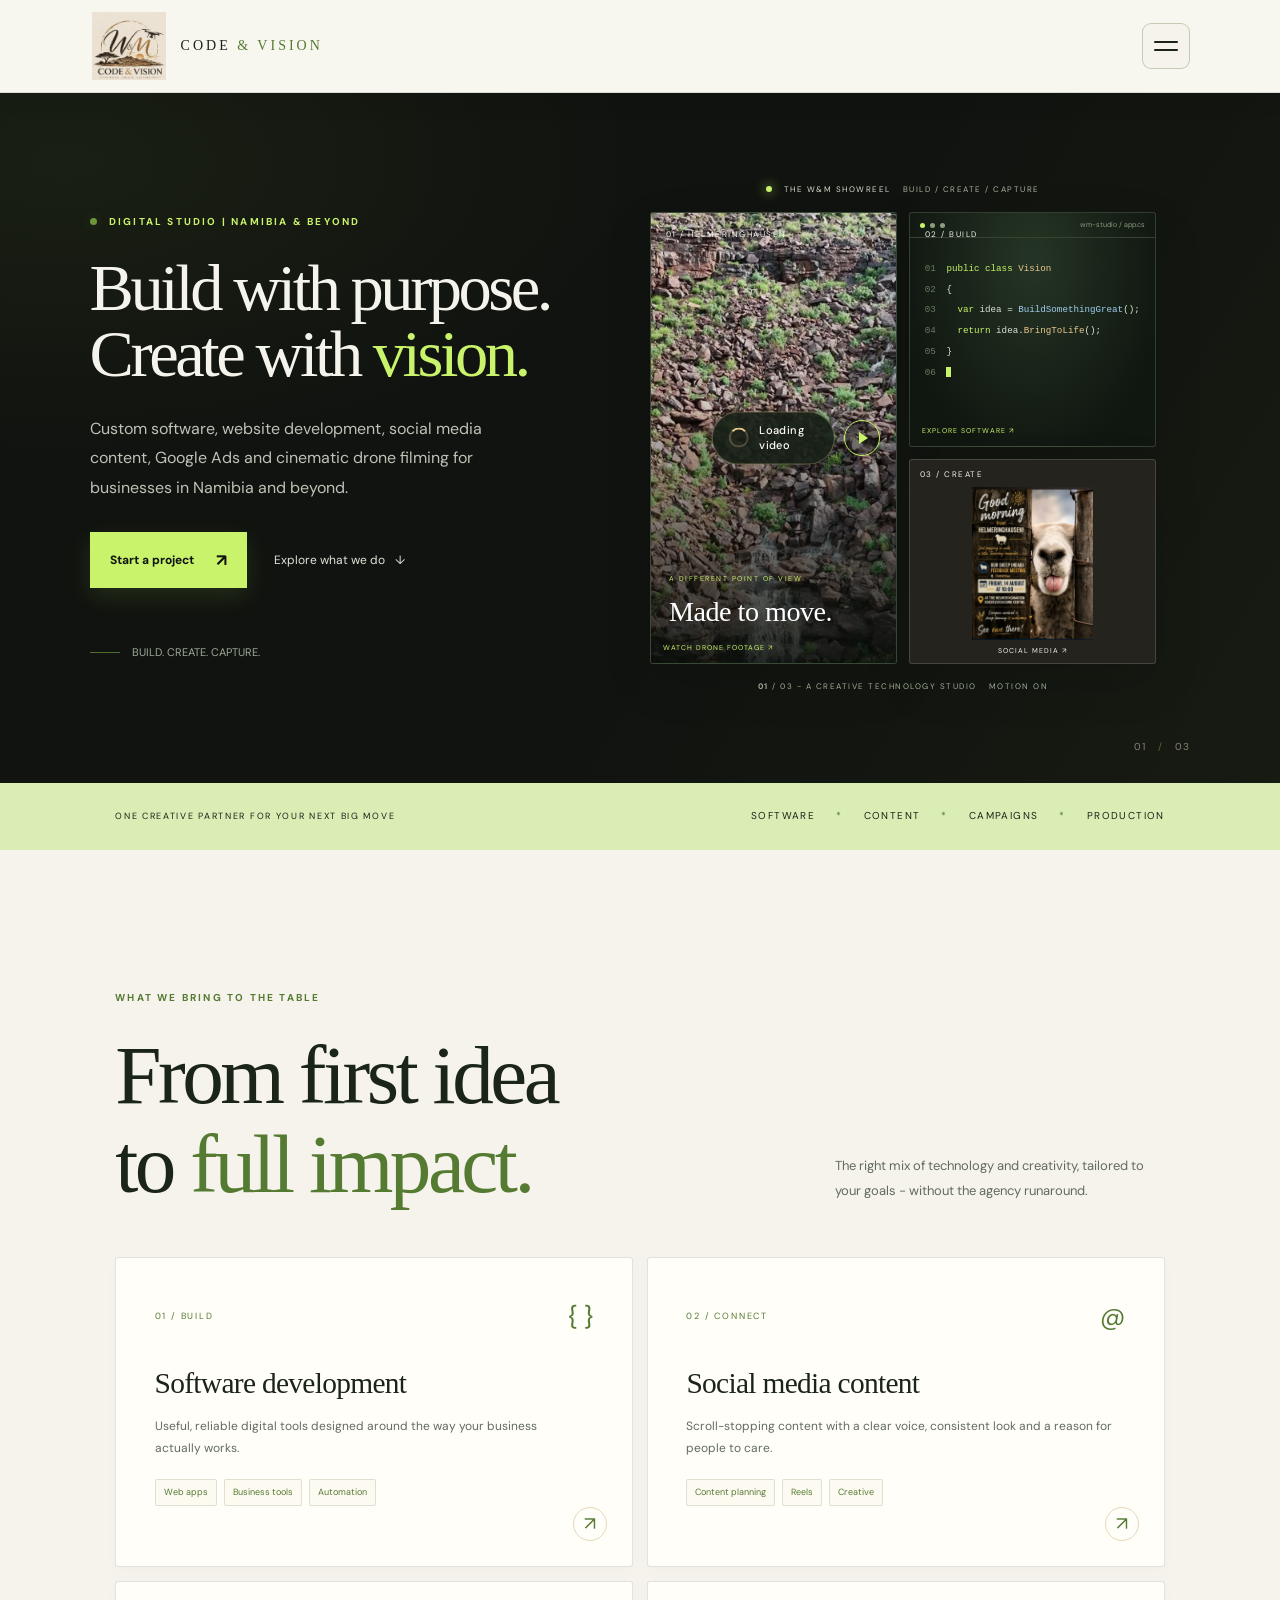
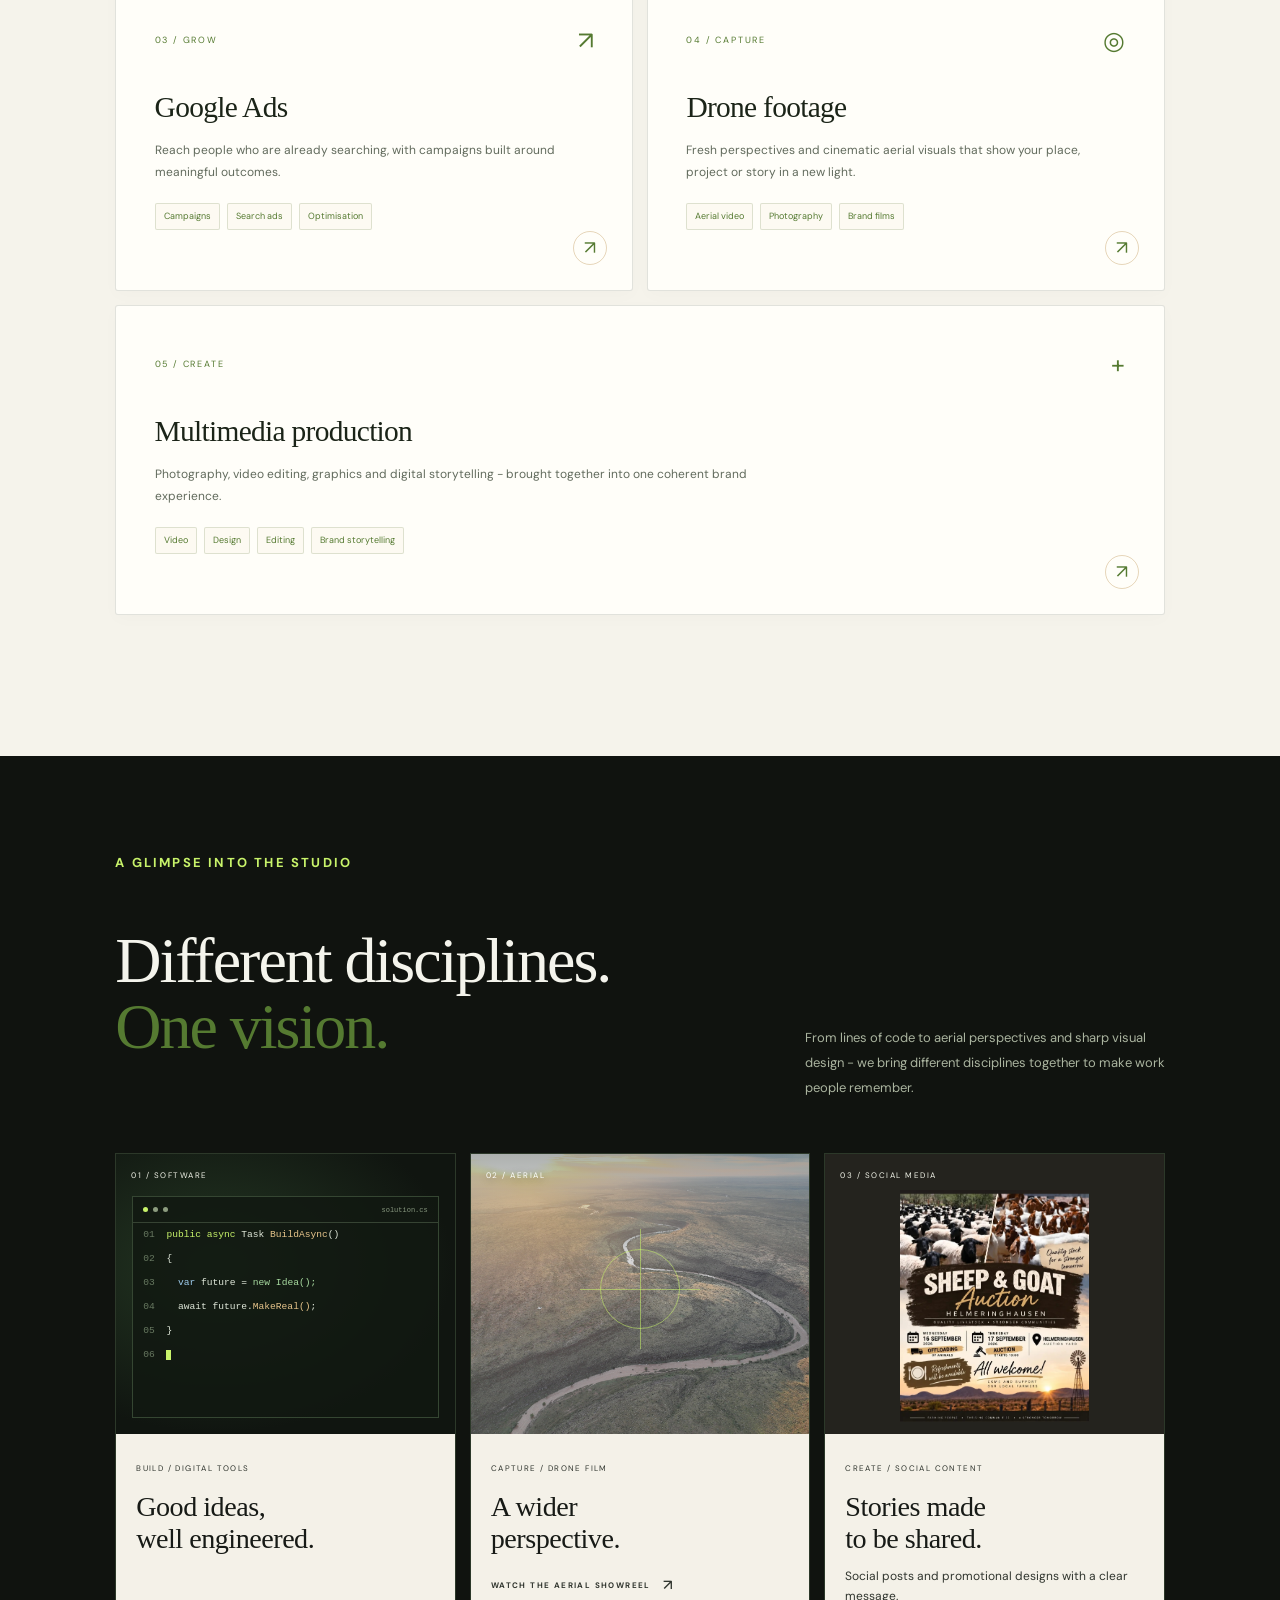
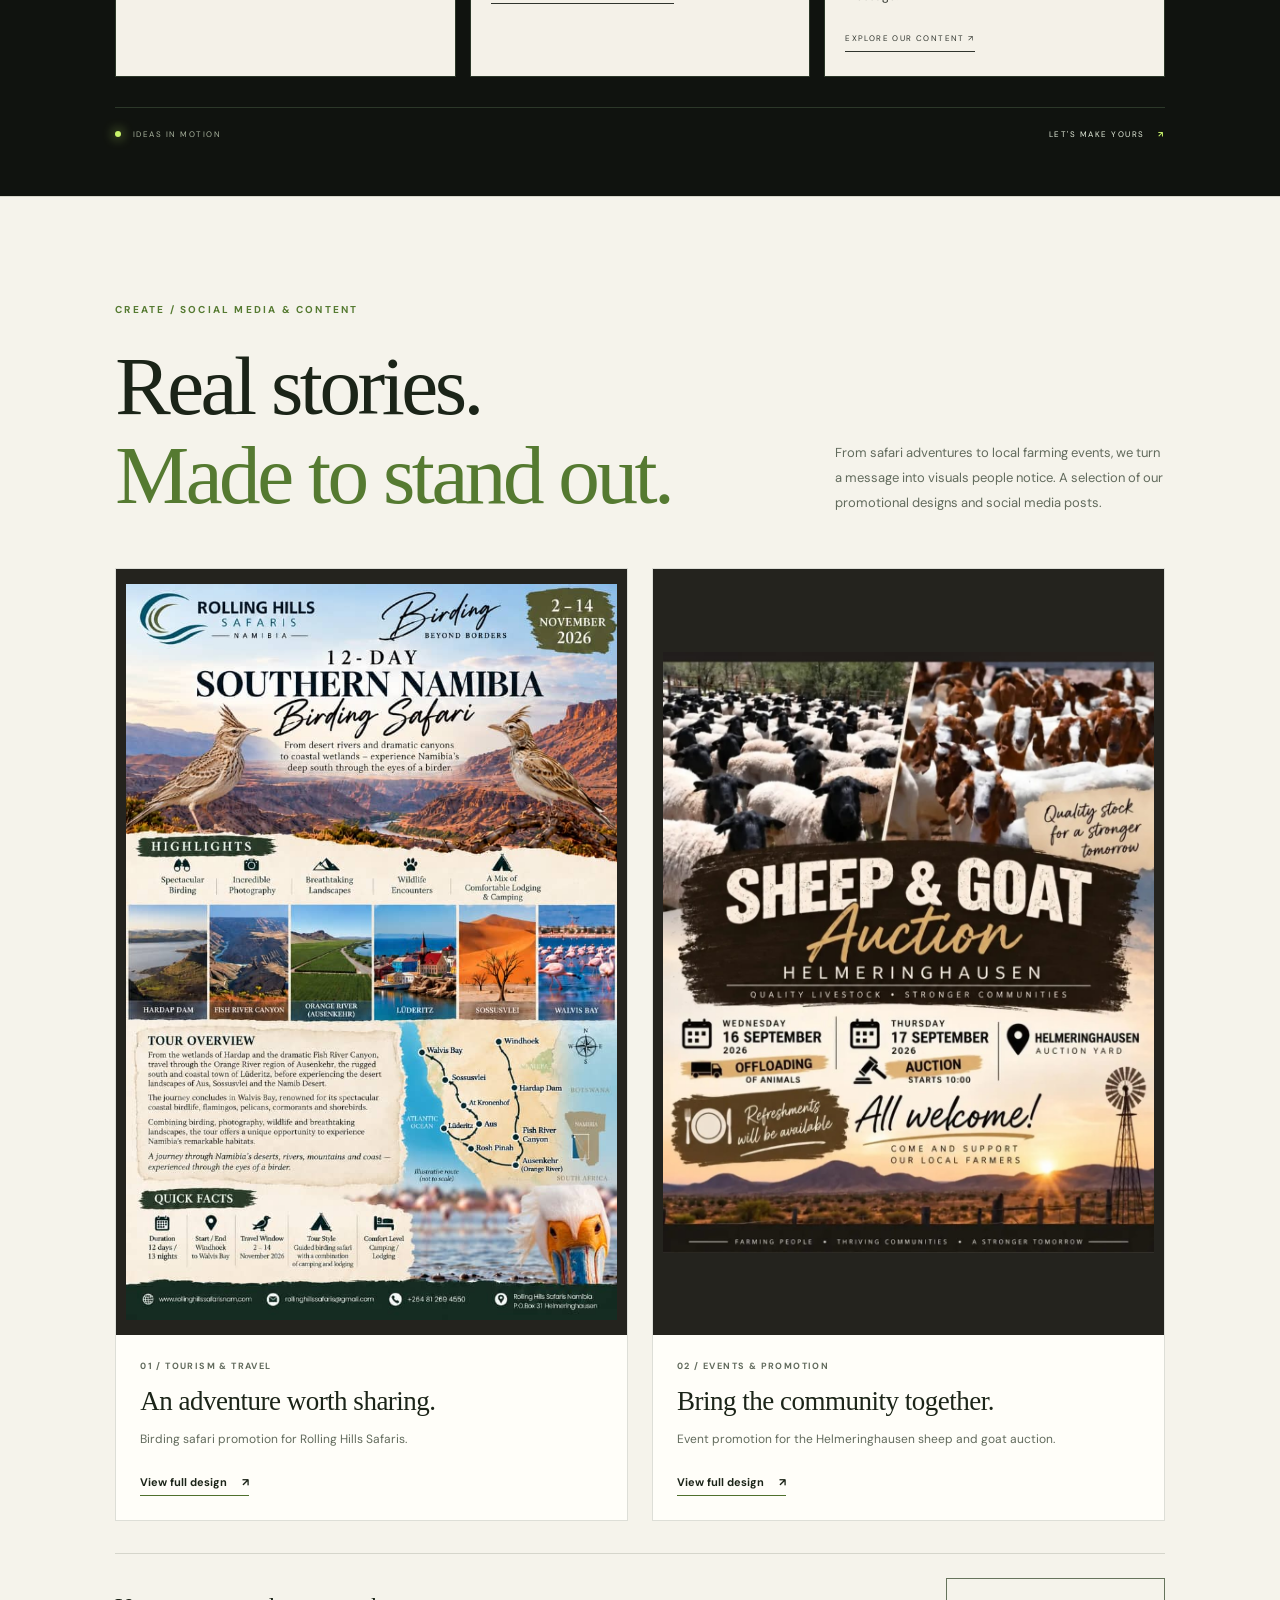
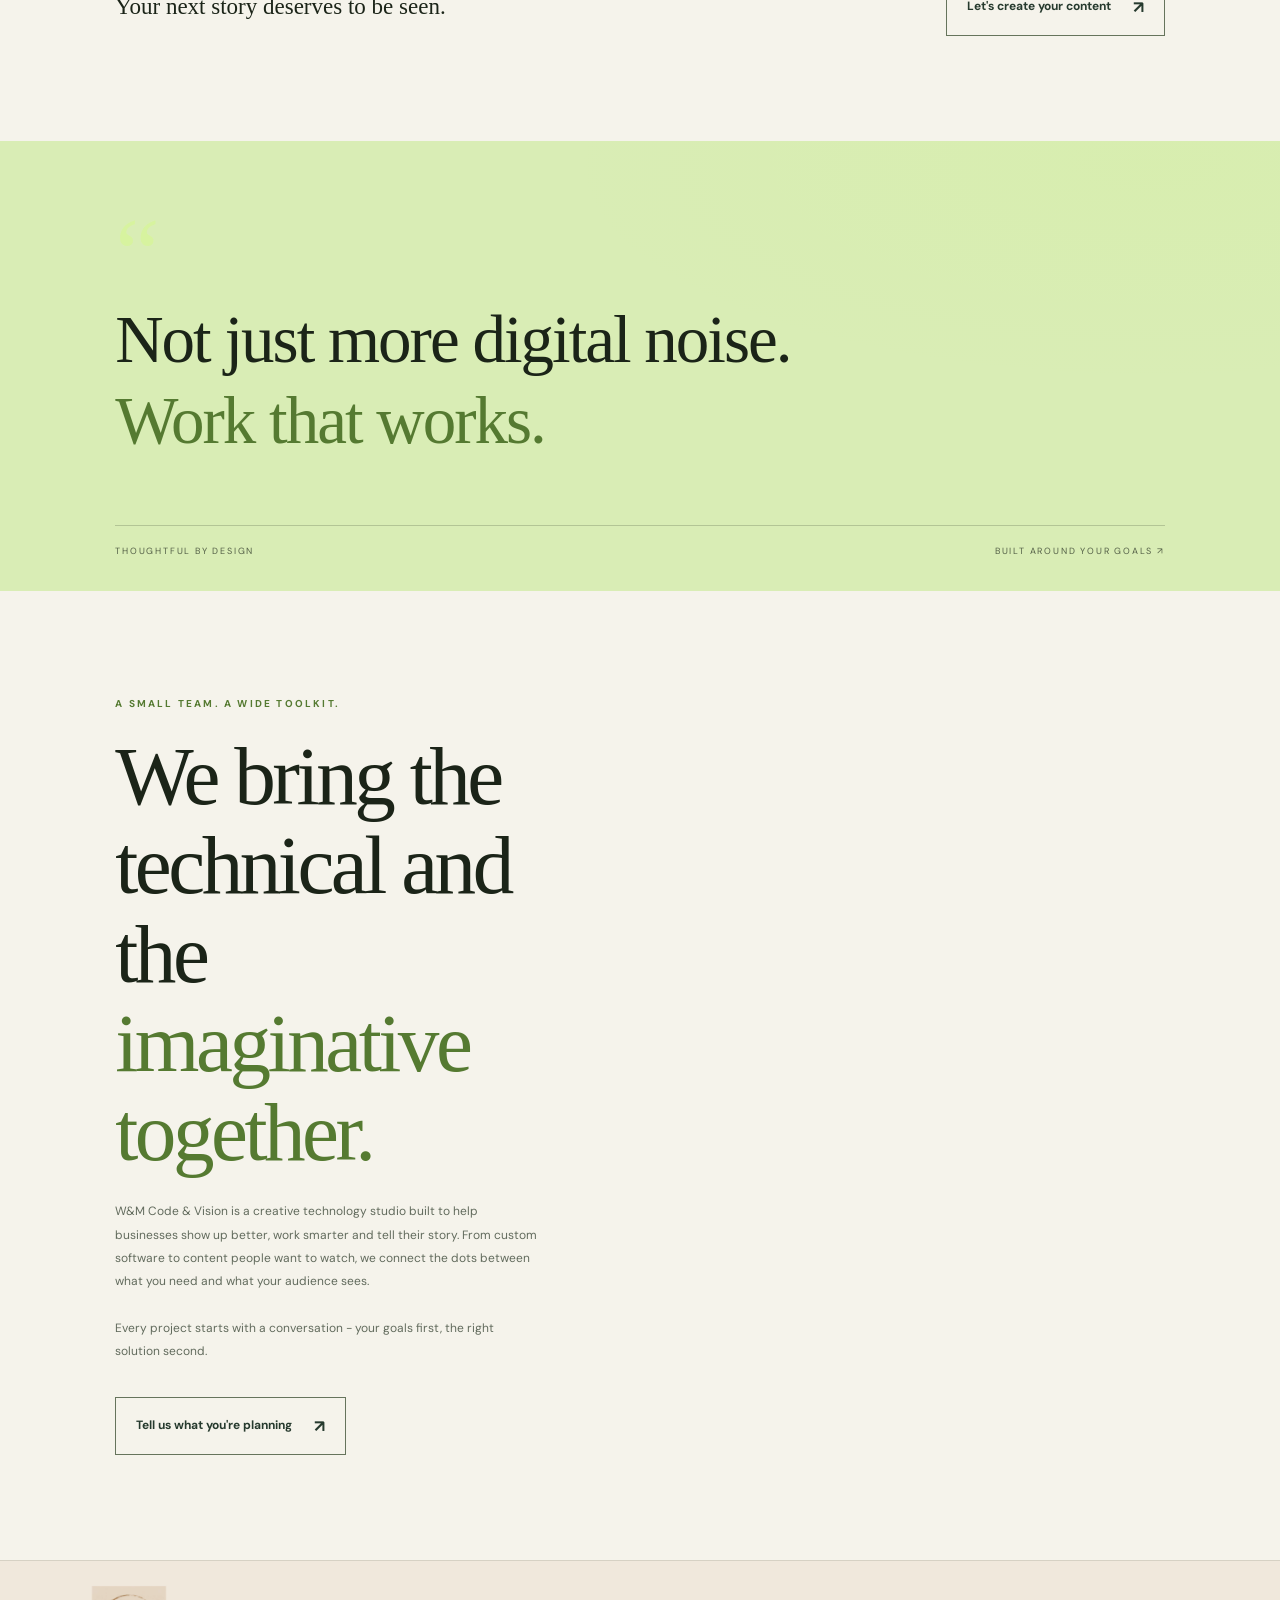
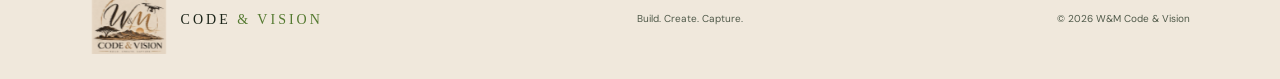
==== commit 56092000: "Improve Namibia service SEO and correct production search metadata" ====
--- a/WmCodeVision.Web/wwwroot/index.html
+++ b/WmCodeVision.Web/wwwroot/index.html
@@ -4,14 +4,8 @@
   <meta charset="utf-8">
   <meta name="viewport" content="width=device-width, initial-scale=1">
   <meta name="theme-color" content="#111511">
-  <meta name="description" content="W&M Code & Vision creates software, social content, Google Ads, drone footage and multimedia for ambitious businesses.">
-  <meta property="og:type" content="website">
-  <meta property="og:title" content="W&M Code & Vision | Build. Create. Capture.">
-  <meta property="og:description" content="Custom software, social content, digital campaigns and cinematic drone production for ambitious businesses.">
-  <meta property="og:url" content="https://wiekusviljoen.github.io/W-M-Code-Vision/">
-  <meta property="og:image" content="https://wiekusviljoen.github.io/W-M-Code-Vision/logo-cropped.jpg">
-  <meta name="twitter:card" content="summary_large_image">
-  <title>W&amp;M Code &amp; Vision | Build. Create. Capture.</title>
+  <meta name="description" content="Custom software, website development, social media content, Google Ads and drone filming for businesses in Namibia. Explore W&amp;M Code &amp; Vision and get in touch.">
+  <title>Software, Websites &amp; Drone Services Namibia | W&amp;M Code &amp; Vision</title>
   <link rel="preconnect" href="https://fonts.googleapis.com">
   <link rel="preconnect" href="https://fonts.gstatic.com" cross-origin>
   <link href="https://fonts.googleapis.com/css2?family=DM+Sans:wght@400;500;600;700&family=Manrope:wght@400;500;600;700;800&display=swap" rel="stylesheet">
@@ -19,6 +13,26 @@
   <link rel="stylesheet" href="interactive.css?v=about-clean">
   <link rel="stylesheet" href="content-showcase.css?v=1">
   <script src="script.js?v=lightweight-reel" defer></script>
+
+  <link rel="icon" type="image/png" sizes="32x32" href="icons/favicon-32.png">
+  <link rel="icon" type="image/png" sizes="16x16" href="icons/favicon-16.png">
+  <link rel="apple-touch-icon" sizes="180x180" href="icons/apple-touch-icon.png">
+  <link rel="manifest" href="manifest.webmanifest">
+  <meta name="application-name" content="W&amp;M Code &amp; Vision">
+  <meta name="apple-mobile-web-app-capable" content="yes">
+  <meta name="apple-mobile-web-app-title" content="W&amp;M Vision">
+  <meta name="apple-mobile-web-app-status-bar-style" content="black-translucent">
+  <script src="pwa.js" defer></script>
+  <link rel="canonical" href="https://wmcodevision.runasp.net/">
+  <meta property="og:type" content="website">
+  <meta property="og:site_name" content="W&amp;M Code &amp; Vision">
+  <meta property="og:title" content="Software, Websites &amp; Drone Services Namibia | W&amp;M Code &amp; Vision">
+  <meta property="og:description" content="Custom software, website development, social media content, Google Ads and drone filming for businesses in Namibia. Explore W&amp;M Code &amp; Vision and get in touch.">
+  <meta property="og:url" content="https://wmcodevision.runasp.net/">
+  <meta property="og:image" content="https://wmcodevision.runasp.net/logo-cropped.jpg">
+  <meta property="og:image:alt" content="W&amp;M Code &amp; Vision company logo">
+  <meta name="twitter:card" content="summary">
+  <script type="application/ld+json">{"@context":"https://schema.org","@graph":[{"@type":"Organization","@id":"https://wmcodevision.runasp.net/#organization","name":"W&M Code & Vision","url":"https://wmcodevision.runasp.net/","logo":"https://wmcodevision.runasp.net/logo-cropped.jpg"},{"@type":"WebPage","@id":"https://wmcodevision.runasp.net/#page","url":"https://wmcodevision.runasp.net/","name":"Software, Websites & Drone Services Namibia | W&M Code & Vision","description":"Custom software, website development, social media content, Google Ads and drone filming for businesses in Namibia. Explore W&M Code & Vision and get in touch.","inLanguage":"en","isPartOf":{"@id":"https://wmcodevision.runasp.net/#website"},"about":{"@id":"https://wmcodevision.runasp.net/#organization"}},{"@type":"WebSite","@id":"https://wmcodevision.runasp.net/#website","url":"https://wmcodevision.runasp.net/","name":"W&M Code & Vision","publisher":{"@id":"https://wmcodevision.runasp.net/#organization"}}]}</script>
 </head>
 <body>
   <header class="site-header">
@@ -31,7 +45,7 @@
       <div class="hero-content">
         <p class="eyebrow"><span class="status-dot"></span> DIGITAL STUDIO | NAMIBIA &amp; BEYOND</p>
         <h1>Build with purpose.<br>Create with <span class="gradient-text">vision.</span></h1>
-        <p class="hero-copy">From custom software to cinematic drone footage, we build, create and capture work that helps your business stand out.</p>
+        <p class="hero-copy">Custom software, website development, social media content, Google Ads and cinematic drone filming for businesses in Namibia and beyond.</p>
         <div class="hero-actions"><a class="button button-primary" href="contact.html">Start a project <span aria-hidden="true">&#8599;</span></a><a class="text-link" href="#services">Explore what we do <span aria-hidden="true">&#8595;</span></a></div>
         <div class="hero-footnote"><span class="tiny-line"></span> BUILD. CREATE. CAPTURE.</div>
       </div>
--- a/WmCodeVision.Web/wwwroot/styles.css
+++ b/WmCodeVision.Web/wwwroot/styles.css
@@ -350,3 +350,23 @@
 .site-header .nav-links>a[aria-current="page"]{background:#e7eadc;font-weight:700}
 .site-header .nav-links .nav-cta,.site-header .site-nav.nav-links .button{margin-top:6px;align-self:stretch!important;text-align:center!important;background:#1b2418!important;color:#fff!important;border-radius:7px}
 @media(max-width:520px){.site-header{flex-direction:row!important;align-items:center!important;padding:10px 5%!important}.site-header .nav-links,.site-header .site-nav.nav-links{right:12px!important}}
+
+/* Lightweight loading feedback: never covers the page or captures clicks. */
+.page-load-track{position:fixed;inset:0 0 auto;height:3px;z-index:1000;pointer-events:none;overflow:hidden;background:transparent}
+.page-load-track::after{content:'';display:block;width:38%;height:100%;background:linear-gradient(90deg,transparent,#b78a43,#d7f59a);box-shadow:0 0 12px #b78a4380;animation:wm-loading-sweep 1.4s ease-in-out infinite}
+.media-loading-host{position:relative}
+.media-loading-badge{position:absolute;left:50%;top:50%;transform:translate(-50%,-50%);z-index:4;display:flex;align-items:center;gap:10px;max-width:90%;padding:10px 16px;border:1px solid #e2c58a55;border-radius:30px;background:#182016e8;box-shadow:0 5px 22px #0003;color:#fffdf8;font:500 11px/1.4 var(--font,sans-serif);letter-spacing:.04em;pointer-events:none}
+.media-loading-badge::before{content:'';width:16px;height:16px;flex-shrink:0;border:2px solid #e2c58a40;border-top-color:#e2c58a;border-radius:50%;animation:wm-loading-spin .85s linear infinite}
+.media-loading-badge.is-unavailable::before{display:none}
+.media-loading-badge[hidden],.page-load-track[hidden]{display:none}
+@keyframes wm-loading-sweep{from{transform:translateX(-110%)}to{transform:translateX(370%)}}
+@keyframes wm-loading-spin{to{transform:rotate(360deg)}}
+@media(prefers-reduced-motion:reduce){.page-load-track::after{animation:none;width:100%;transform:none}.media-loading-badge::before{animation:none;border-top-color:#e2c58a;border-bottom-color:#e2c58a}}
+
+/* Readable actions on the site's cream panels; arrows follow their label. */
+:root .button-outline{color:#263a2e;border-color:#66745c;background:transparent}
+:root .button-outline:hover,:root .button-outline:focus-visible{background:#263a2e;color:#fffef9;border-color:#263a2e}
+:root .button-outline span,:root .nav-cta span,:root .text-link span{color:inherit}
+:root .text-link{color:#34482a}
+:root .text-link:hover{color:#263a2e}
+:root .button-outline:focus-visible,:root .text-link:focus-visible{outline:2px solid #4f702d;outline-offset:4px}
